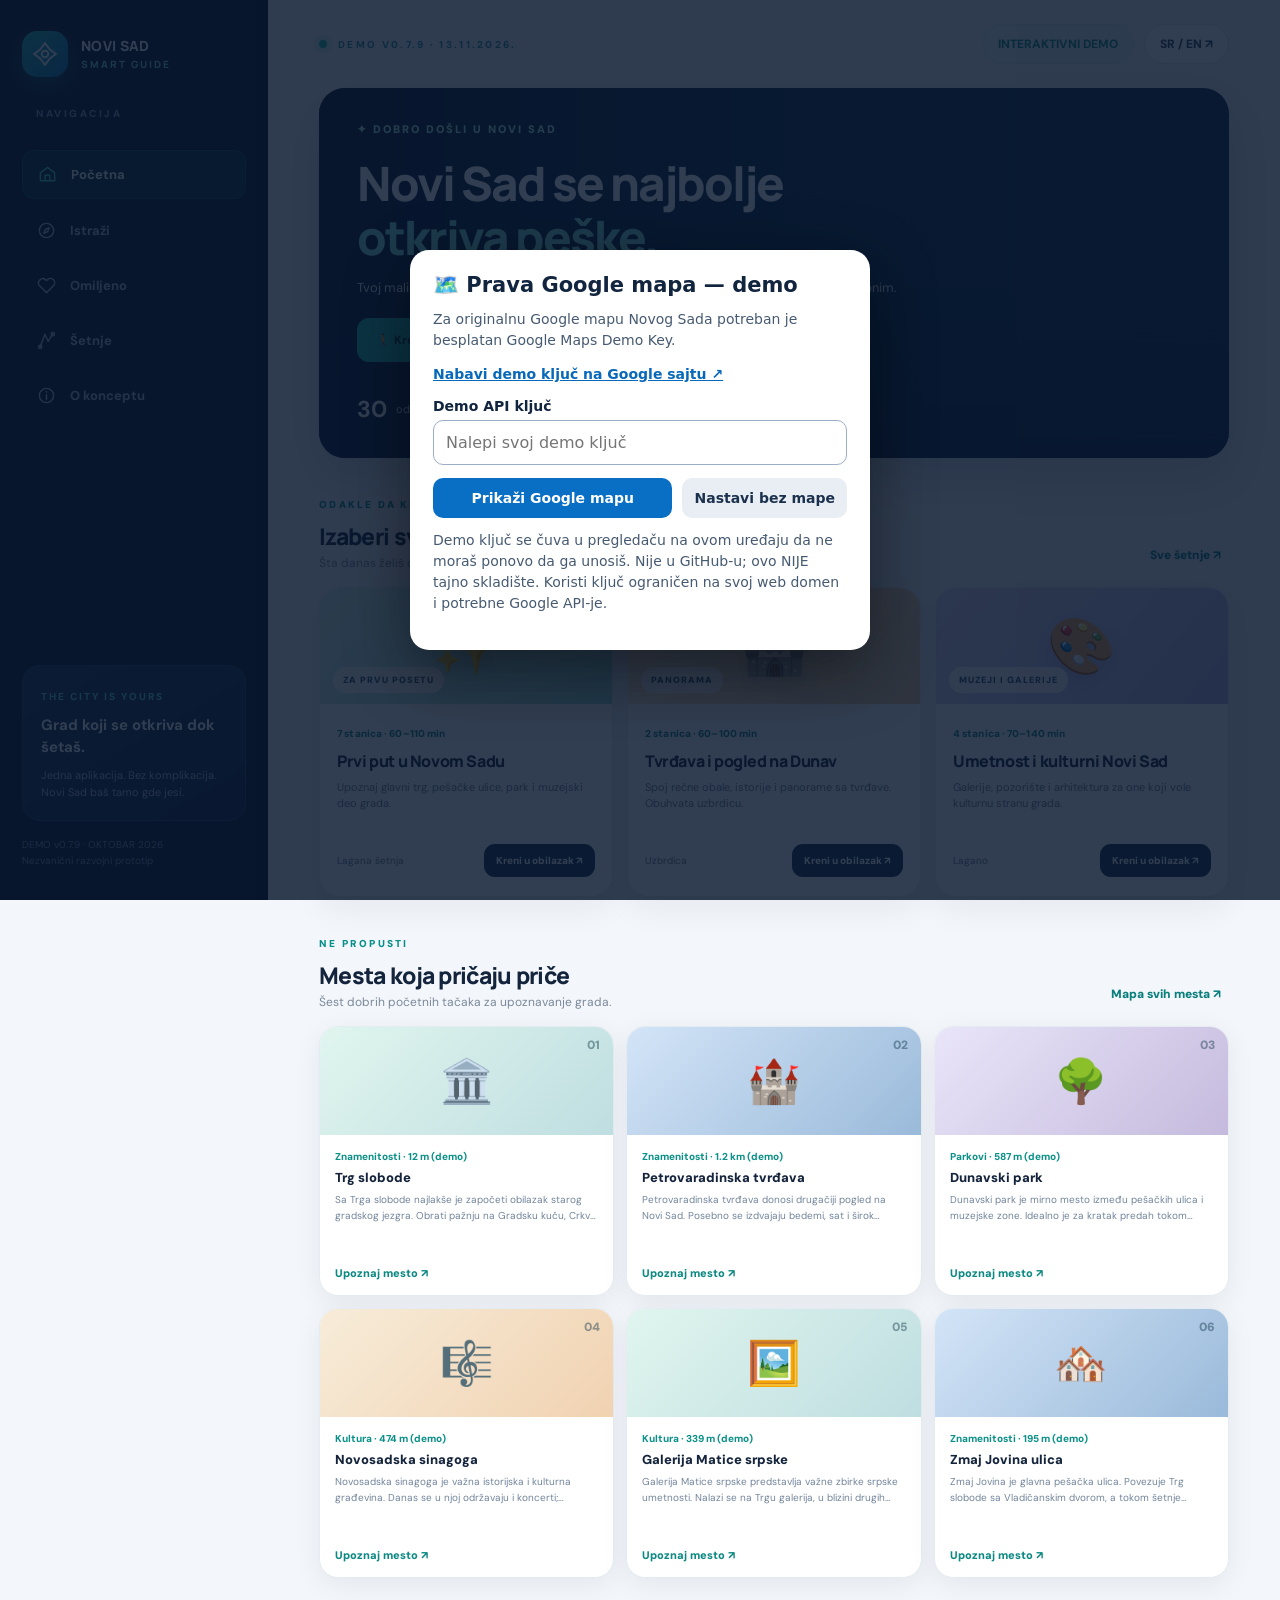
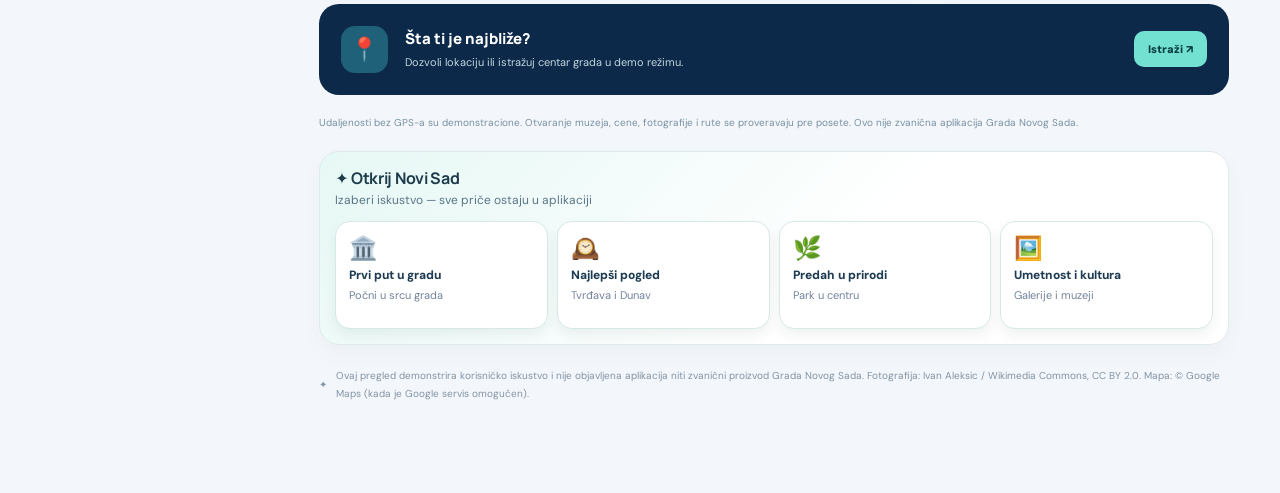
==== preview/evaluation/index.html @ 6e75a4c8 "Add isolated v0.7.9 evaluation invitation without embedding credentials Accept explicitly provided d" ====
<!doctype html>
<html lang="sr">
<head>
  <meta charset="utf-8" />
  <meta name="viewport" content="width=device-width, initial-scale=1, viewport-fit=cover" />
  <meta name="theme-color" content="#0a1532" />
  <link rel="manifest" href="./manifest.webmanifest" />
  <link rel="apple-touch-icon" href="./icons/icon-180.png" />
  <meta name="description" content="Novi Sad Smart Guide — interaktivni koncept turističke aplikacije, oktobar 2026." />
  <title>Novi Sad Smart Guide — interaktivni prototip</title>
  <link rel="preconnect" href="https://fonts.googleapis.com" />
  <link rel="preconnect" href="https://fonts.gstatic.com" crossorigin />
  <link href="https://fonts.googleapis.com/css2?family=DM+Sans:wght@400;500;600;700;800&family=Manrope:wght@400;500;600;700;800&display=swap" rel="stylesheet" />

  <style>
    :root{--navy:#09152e;--navy2:#122849;--ink:#14243c;--muted:#627188;--line:#e8edf2;--teal:#20bfb0;--orange:#fb9869;--bg:#f3f6fa;--white:#fff;--r:19px;--shadow:0 14px 45px rgba(22,43,72,.075)}
    *{box-sizing:border-box}html,body{margin:0;min-height:100%;font-family:'DM Sans',sans-serif;color:var(--ink);background:var(--bg)}button,input{font:inherit}button{cursor:pointer}button:focus-visible,input:focus-visible{outline:3px solid #20bfb0;outline-offset:3px}a{color:inherit}h1,h2,h3,p{margin:0}.hidden{display:none!important}
    .app-shell{display:grid;grid-template-columns:268px minmax(0,1fr);min-height:100vh}
    .sidebar{background:var(--navy);color:#fff;padding:31px 22px;display:flex;flex-direction:column;gap:30px;position:sticky;top:0;height:100vh;overflow:auto}
    .brand{display:flex;align-items:center;gap:13px;text-decoration:none}.logo{width:46px;height:46px;border-radius:15px;background:linear-gradient(140deg,#25bfb3,#1179bd);display:grid;place-items:center;box-shadow:0 7px 22px #22bfb055}.logo svg{width:26px;height:26px}.brand-title{font-family:Manrope,sans-serif;font-weight:800;letter-spacing:.3px;font-size:14px;line-height:1.3}.brand-title small{font-size:10px;letter-spacing:2px;color:#73dacc;display:block;margin-top:3px}.side-label{color:#7f99bb;font-size:10px;letter-spacing:2.5px;font-weight:800;padding:0 14px}.nav{display:flex;flex-direction:column;gap:8px}.nav button{width:100%;border:0;text-align:left;background:none;color:#aec0d8;display:flex;align-items:center;gap:14px;padding:14px 15px;border-radius:12px;font-weight:700;font-size:13px}.nav button svg{width:19px;height:19px;stroke-width:1.8}.nav button:hover,.nav button.active{background:rgba(32,191,176,.15);color:#fff}.nav button.active{border:1px solid rgba(32,191,176,.2)}.nav button.active svg{color:#49ddcf}.sidebar-bottom{margin-top:auto;background:linear-gradient(150deg,#183657,#102340);border:1px solid #25466c;border-radius:18px;padding:18px}.sidebar-bottom span{color:#5de1d3;font-size:10px;letter-spacing:2px;font-weight:800}.sidebar-bottom h3{font-size:15px;line-height:1.5;margin:9px 0 8px}.sidebar-bottom p{font-size:11px;color:#b1c1d6;line-height:1.6}.side-foot{color:#7e92b0;font-size:10px;line-height:1.6;margin-top:-14px}
    .main{min-width:0;padding:24px clamp(20px,4vw,58px) 90px;max-width:1500px;width:100%;margin:auto}.top{display:flex;justify-content:space-between;align-items:center;gap:15px;margin-bottom:24px}.eyebrow{font-size:10px;font-weight:800;letter-spacing:2.3px;color:#2b8f98;text-transform:uppercase}.top-left{display:flex;align-items:center;gap:11px}.dot{width:8px;height:8px;border-radius:50%;background:#20bfae;box-shadow:0 0 0 5px #20bfb01c}.top-right{display:flex;align-items:center;gap:10px}.pill{border:1px solid #e2e8ee;background:#fff;padding:11px 15px;border-radius:100px;font-size:12px;font-weight:800;color:#32465e}.pill.soft{background:#e6f6f3;border-color:#ccf1eb;color:#138f83}.pill.click:hover{background:#edf6f6}.desktop-page-title{font-family:Manrope,sans-serif;font-size:29px;line-height:1.25;letter-spacing:-1.2px;margin-bottom:7px}.subtitle{color:var(--muted);font-size:13px;line-height:1.6}.page-head{margin:0 0 24px}
    .hero{min-height:295px;border-radius:24px;background:linear-gradient(90deg,#07152feF 2%,#0b213aca 50%,#0c244477),url('https://upload.wikimedia.org/wikipedia/commons/7/7a/Panorama_of_Novi_Sad.jpg') center 53%/cover,linear-gradient(135deg,#132d50,#247c89);position:relative;overflow:hidden;color:#fff;padding:40px 42px;box-shadow:var(--shadow);display:flex;flex-direction:column;justify-content:space-between}.hero:before{content:"";position:absolute;width:240px;height:240px;border:1px solid #ffffff25;right:-70px;top:-105px;border-radius:50%;box-shadow:0 0 0 48px #ffffff08,0 0 0 105px #ffffff08}.hero>*{position:relative}.hero-tag{display:inline-flex;align-items:center;gap:8px;border:1px solid #ffffff35;background:#ffffff14;padding:9px 12px;border-radius:100px;font-size:11px;letter-spacing:.5px;align-self:flex-start;font-weight:700}.hero h1{max-width:530px;font-family:Manrope,sans-serif;font-weight:800;letter-spacing:-1.6px;line-height:1.18;font-size:clamp(29px,3vw,46px);margin:20px 0 9px}.hero h1 em{color:#67e2d2;font-style:normal}.hero p{font-size:13px;color:#e1eaf1;line-height:1.7;max-width:520px}.hero-bottom{display:flex;gap:10px;margin-top:20px;flex-wrap:wrap}.btn{border:0;border-radius:12px;padding:13px 19px;display:inline-flex;align-items:center;justify-content:center;gap:9px;font-weight:800;font-size:12px;transition:transform .15s,background .15s}.btn:hover{transform:translateY(-1px)}.btn-primary{background:var(--teal);color:#053540}.btn-primary:hover{background:#41d2c3}.btn-ghost{background:#ffffff20;color:white;border:1px solid #ffffff40}.btn-white{background:#fff;color:#213e5b;border:1px solid var(--line)}.btn svg{width:16px;height:16px}.section-title{display:flex;align-items:center;justify-content:space-between;gap:12px;margin:30px 0 17px}.section-title h2{font-size:18px;font-family:Manrope,sans-serif;letter-spacing:-.5px}.section-title .link{border:0;background:none;color:#178d83;font-size:12px;font-weight:800}.grid-feature{display:grid;grid-template-columns:repeat(3,minmax(0,1fr));gap:14px}.feature{background:#fff;border:1px solid #eaf0f5;border-radius:17px;padding:20px;box-shadow:var(--shadow);text-align:left;min-height:174px;display:flex;flex-direction:column;align-items:flex-start;gap:13px}.feature:hover{border-color:#bde8e4;transform:translateY(-2px)}.feature-ico{width:42px;height:42px;border-radius:13px;display:grid;place-items:center;font-size:20px;background:#eaf9f5}.feature:nth-child(2) .feature-ico{background:#fff1e6}.feature:nth-child(3) .feature-ico{background:#edf2fd}.feature:nth-child(4) .feature-ico{background:#f1f0fb}.feature:nth-child(5) .feature-ico{background:#e9f4fd}.feature:nth-child(6) .feature-ico{background:#fceff3}.feature strong{font-size:13px}.feature small{color:#79899b;font-size:11px;line-height:1.5;display:block;margin-top:5px}.section-split{display:grid;grid-template-columns:minmax(0,1.58fr) minmax(260px,1fr);gap:18px}.info-banner{background:#fff;border:1px solid var(--line);border-radius:18px;padding:20px;box-shadow:var(--shadow);display:flex;gap:15px;align-items:flex-start}.info-banner .bubble{flex:0 0 42px;height:42px;border-radius:13px;background:#e8f8f4;display:grid;place-items:center;color:#188d84;font-size:20px}.info-banner strong{font-size:14px}.info-banner p{color:#6f8093;line-height:1.6;margin-top:6px;font-size:12px}.notice-orange{background:#fff4ee;border:1px solid #ffe3d0;padding:16px 18px;border-radius:16px;color:#8e4d30;font-size:12px;line-height:1.6}.prototype-note{margin-top:22px;color:#8b99a8;font-size:10px;line-height:1.7}
    .filter-bar{display:flex;gap:8px;align-items:center;flex-wrap:wrap;margin:20px 0 17px}.chip{border-radius:100px;padding:10px 14px;border:1px solid #e1e9ee;background:#fff;font-size:12px;color:#697a8e;font-weight:800}.chip.active{background:#102847;border-color:#102847;color:#fff}.map-layout{display:grid;grid-template-columns:minmax(0,1.6fr) minmax(280px,1fr);gap:16px;align-items:start}.map-wrap{position:relative;border:1px solid #dfe8ec;background:#e6f0ee;border-radius:20px;height:535px;overflow:hidden;box-shadow:var(--shadow)}#map{height:100%;width:100%;background:linear-gradient(120deg,#d7e9dc,#f0ece0)}.map-cover{position:absolute;inset:0;background:#e3eee6;overflow:hidden;display:none;align-items:center;justify-content:center}.map-cover .roads{position:absolute;inset:-20%;transform:rotate(-12deg);background:repeating-linear-gradient(0deg,transparent 0 50px,#fff 51px 63px,transparent 64px 115px),repeating-linear-gradient(90deg,transparent 0 65px,#f9fcfb 66px 79px,transparent 80px 153px)}.map-cover .river{position:absolute;inset:30% -40% 27% 6%;transform:rotate(-24deg);background:#a9d7df;border-radius:48%;box-shadow:0 0 0 15px #cae6e5}.map-cover p{position:absolute;bottom:20px;background:#ffffffe0;padding:12px;border-radius:9px;color:#476170;font-size:12px;text-align:center;max-width:260px}.map-badge{position:absolute;top:17px;left:17px;z-index:500;background:#fff;padding:11px 15px;border-radius:12px;box-shadow:0 6px 22px #0001;display:flex;align-items:center;gap:9px;font-size:11px;font-weight:800}.map-badge .pulse{width:9px;height:9px;border-radius:50%;background:#1fc2b2;box-shadow:0 0 0 5px #17b7a92a}.map-actions{position:absolute;bottom:20px;left:18px;right:18px;display:flex;gap:10px;z-index:500}.map-actions button{box-shadow:0 10px 25px #0002}.map-actions .btn{white-space:nowrap}.map-actions .btn-white{background:#fff}.map-actions .btn-primary{background:#122d50;color:#fff}.radius-select{margin-left:auto;border:1px solid var(--line);padding:10px 13px;background:#fff;border-radius:13px;color:#355063;font-weight:800;font-size:12px}.results-panel{background:#fff;border-radius:20px;padding:20px;border:1px solid var(--line);box-shadow:var(--shadow);height:535px;overflow:auto}.panel-title{display:flex;justify-content:space-between;align-items:center;margin-bottom:16px}.panel-title strong{font-size:14px}.counter{color:#0a9386;background:#e1f7f2;border-radius:100px;padding:6px 9px;font-size:11px;font-weight:800}.search{width:100%;border:1px solid #e1e9ef;background:#f7f9fb;border-radius:11px;padding:12px 13px;font-size:12px;margin-bottom:13px;outline:none}.place{display:flex;gap:12px;padding:14px 2px;border-bottom:1px solid #eef2f5;cursor:pointer;align-items:center}.place:hover .place-name{color:#0f9f95}.place:last-child{border-bottom:0}.place-icon{flex:0 0 47px;height:49px;display:grid;place-items:center;border-radius:13px;font-size:22px;background:linear-gradient(145deg,#e9f4f1,#def1ed)}.place-icon.park{background:#e9f5e7}.place-icon.culture{background:#f6edfa}.place-name{font-size:12px;font-weight:800;margin-bottom:5px}.place-sub{font-size:10px;color:#91a0ae;line-height:1.5}.place-fav{margin-left:auto;border:0;background:transparent;font-size:18px;color:#f39b6e;padding:6px}.map-pin{background:#fff;border:3px solid #1db9ac;width:36px;height:36px;border-radius:13px;display:grid;place-items:center;font-size:19px;box-shadow:0 6px 15px #122b4440}.leaflet-div-icon{background:transparent;border:0}.leaflet-popup-content-wrapper{border-radius:14px}.leaflet-popup-content{font-family:'DM Sans',sans-serif}
    .tour-hero{background:linear-gradient(135deg,#092541,#1f5d65);color:#fff;padding:24px;border-radius:20px;margin-bottom:18px}.tour-hero h2{font-family:Manrope,sans-serif;font-size:23px;margin:8px 0}.tour-hero p{font-size:12px;line-height:1.7;color:#c7dfdf}.route-steps{background:#fff;border:1px solid var(--line);border-radius:18px;padding:23px}.step{display:flex;gap:15px;padding-bottom:22px;position:relative}.step:not(:last-child):before{content:"";position:absolute;top:30px;bottom:0;width:2px;background:#d9eeeb;left:15px}.step:last-child{padding:0}.num{width:31px;height:31px;display:grid;place-items:center;border-radius:50%;color:#007c76;background:#d9f8f0;font-size:11px;font-weight:800;z-index:1;flex:0 0 31px}.step h3{font-size:13px;margin:4px 0 4px}.step p{font-size:11px;color:#7f91a0}.step button{margin-left:auto;align-self:flex-start;border:0;border-radius:9px;background:#e9f8f3;color:#168b81;font-size:11px;font-weight:800;padding:9px 11px}.empty{padding:44px 17px;text-align:center;color:#7f90a0;font-size:13px;line-height:1.7}.empty .illustration{font-size:40px;display:block;margin-bottom:12px}
    .modal-shade{position:fixed;inset:0;background:#071528ab;z-index:1500;display:flex;align-items:center;justify-content:center;padding:18px;backdrop-filter:blur(4px)}.modal{width:min(100%,500px);background:#fff;border-radius:23px;overflow:hidden;box-shadow:0 30px 100px #07152855;max-height:min(90vh,760px);overflow-y:auto}.modal-visual{height:176px;position:relative;background:linear-gradient(145deg,#102f50,#167d87);display:flex;align-items:center;justify-content:center;color:#fff}.modal-visual .large-emoji{font-size:86px;filter:drop-shadow(0 15px 20px #0003)}.modal-topper{position:absolute;top:17px;left:22px;border:1px solid #ffffff77;background:#ffffff29;border-radius:30px;padding:7px 10px;font-size:10px;font-weight:800}.modal-close{position:absolute;right:16px;top:16px;background:#ffffffde;color:#142940;border:0;border-radius:100px;width:33px;height:33px;font-weight:900;font-size:17px}.modal-body{padding:26px}.modal-body h2{font-size:23px;font-family:Manrope,sans-serif;letter-spacing:-.7px;margin:5px 0 10px}.modal-body p{font-size:13px;line-height:1.8;color:#65798b}.detail-tag{color:#189b90;font-size:10px;letter-spacing:1.5px;font-weight:800}.detail-facts{display:flex;gap:9px;flex-wrap:wrap;margin:19px 0}.detail-facts span{border:1px solid #e4ecf0;padding:9px 11px;border-radius:9px;font-size:10px;color:#577085;font-weight:700}.modal-actions{display:flex;gap:9px;flex-wrap:wrap}.modal-actions .btn{flex:1;min-width:110px}.toast{position:fixed;right:24px;bottom:24px;z-index:3000;background:#112e42;color:#fff;padding:15px 19px;border-radius:15px;max-width:390px;box-shadow:0 20px 40px #0003;font-size:12px;line-height:1.6;display:none}.toast.show{display:block}.footnote{display:flex;align-items:center;gap:9px;margin-top:22px;color:#8293a5;font-size:10px;line-height:1.8}.mobile-nav{display:none}
    @media(max-width:1100px){.app-shell{grid-template-columns:220px minmax(0,1fr)}.sidebar{padding:24px 15px}.main{padding:23px 24px 70px}.hero{min-height:265px}.grid-feature{grid-template-columns:repeat(2,minmax(0,1fr))}.map-layout{grid-template-columns:1fr}.results-panel{height:auto;max-height:410px}.map-wrap{height:420px}.section-split{grid-template-columns:1fr}}
    @media(max-width:740px){.app-shell{display:block}.sidebar{display:none}.main{padding:16px 15px 104px}.top{margin-bottom:18px}.top-right .pill.soft{display:none}.pill{padding:10px 12px}.hero{min-height:290px;border-radius:21px;padding:26px 23px}.hero h1{font-size:34px;margin:16px 0 7px}.hero p{font-size:12px}.hero-bottom .btn{padding:12px}.grid-feature{grid-template-columns:repeat(2,minmax(0,1fr));gap:10px}.feature{min-height:150px;padding:16px;gap:10px}.feature small{font-size:10px}.section-title{margin:25px 0 14px}.map-wrap{height:425px}.map-actions{flex-wrap:wrap;bottom:13px;left:10px;right:10px}.map-actions .btn{padding:11px;font-size:11px}.radius-select{font-size:11px;padding:9px}.map-badge{top:13px;left:11px}.desktop-page-title{font-size:24px}.mobile-nav{display:grid;grid-template-columns:repeat(5,1fr);position:fixed;bottom:0;left:0;right:0;z-index:1000;background:#fff;border-top:1px solid #e7edf2;padding:9px 8px calc(9px + env(safe-area-inset-bottom));box-shadow:0 -9px 30px #20355012}.mobile-nav button{display:flex;flex-direction:column;align-items:center;gap:4px;background:none;border:0;color:#8494a6;font-size:9px;font-weight:800}.mobile-nav button svg{width:21px;height:21px}.mobile-nav button.active{color:#178e88}.modal-shade{padding:10px}.modal-visual{height:155px}.modal-body{padding:21px}.toast{left:14px;bottom:90px;right:14px}.chip{font-size:11px;padding:9px 12px}}
    .map-badge{max-width:calc(100% - 85px);line-height:1.35}.map-badge span:last-child{overflow-wrap:anywhere}.map-actions{align-items:center}.map-actions button{max-width:46%;white-space:normal;text-align:center}.map-cover{z-index:2}.map-actions,.map-badge{z-index:500}
    @media(max-width:740px){.map-actions button{font-size:10px;max-width:45%;padding:10px 9px}.radius-select{margin-left:0;max-width:30%;padding:10px 6px}.map-badge{font-size:10px;max-width:75%}}
    @media(prefers-reduced-motion:reduce){*,*:before,*:after{scroll-behavior:auto!important;transition:none!important}}

    /* Modern vector map experience; attribution remains visible. */
    #map{position:absolute;inset:0;width:100%;height:100%;background:#e9f0f2}
    .maplibregl-map{font-family:'DM Sans',sans-serif}
    .maplibregl-ctrl-top-right{top:76px;right:12px}
    .maplibregl-ctrl-group{border:1px solid #e4ebed!important;border-radius:13px!important;overflow:hidden;box-shadow:0 8px 26px #10284718!important}
    .maplibregl-ctrl-attrib{background:#ffffffdd!important;font-size:10px!important;border-radius:8px 0 0 0}
    .map-style-control{position:absolute;z-index:501;top:76px;left:16px;display:flex;gap:3px;padding:5px;background:#fff;border:1px solid #e5ebef;border-radius:13px;box-shadow:0 8px 25px #10284718}
    .map-style-control button{font-size:11px;padding:9px 11px;border:0;border-radius:9px;background:transparent;color:#536c82;font-weight:800}
    .map-style-control button.active{background:#142c4d;color:#fff}
    .map-style-control button:focus-visible{outline:2px solid #20bfb0}
    .map-pin{width:39px;height:39px;border:2px solid white;border-radius:14px;background:#fff;box-shadow:0 4px 15px #132c4160;display:grid;place-items:center;font-size:19px;cursor:pointer;transition:transform .15s ease}
    .map-pin:hover{transform:translateY(-3px) scale(1.06)}
    .map-pin.park{background:#e5f6e5}.map-pin.culture{background:#f5ecfc}
    .user-position-marker{width:20px;height:20px;border-radius:50%;background:#028dc5;border:4px solid #fff;box-shadow:0 0 0 5px #018dca45,0 3px 11px #19344f55}
    .map-cover{z-index:2;background:#e5eef0}
    .map-cover .roads,.map-cover .river{display:none}
    .map-error-content{text-align:center;padding:25px 20px;max-width:320px;position:relative;z-index:2}
    .map-error-content strong{font:800 18px Manrope,sans-serif;display:block;margin-bottom:8px}
    .map-error-content p{position:static;background:none;padding:0;color:#466174;font-size:13px;margin-bottom:14px;max-width:initial}
    .map-error-content button{border:0;border-radius:12px;background:#102847;color:#fff;font-weight:800;padding:11px 15px}
    .gps-inline-status{position:absolute;bottom:82px;left:18px;right:18px;z-index:500;max-width:440px;border-radius:12px;background:#ffffffed;color:#3c6074;border:1px solid #dae7e9;padding:9px 12px;font-size:11px;font-weight:700;box-shadow:0 7px 24px #10284712}
    .gps-inline-status.error{color:#a34d37;background:#fff8f4;border-color:#f5d4c5}
    @media(max-width:740px){.map-style-control{top:72px;left:12px}.map-style-control button{padding:8px;font-size:10px}.maplibregl-ctrl-top-right{top:70px;right:9px}.gps-inline-status{bottom:83px;left:12px;right:12px;font-size:10px}.map-badge{top:13px;left:12px}}

    /* v0.3.6: visible fallback with reason, so map errors aren't blank mystery screens. */
    #mapFallback{padding:0;justify-content:stretch;align-items:stretch;background:#e5eff2}
    #mapFallback iframe{border:0;width:100%;height:100%;position:absolute;inset:0;opacity:.98}
    #mapFallback .map-error-content{position:absolute;left:12px;right:12px;top:76px;margin:auto;background:rgba(255,255,255,.96);padding:13px 16px;border:1px solid #dce8ef;box-shadow:0 8px 34px rgba(9,26,49,.17);border-radius:13px;max-width:360px}
    #mapFallback .map-error-content strong{font-size:14px;margin-bottom:5px}
    #mapFallback .map-error-content p{font-size:11px;margin-bottom:10px;line-height:1.5}
    #mapFallback .map-error-buttons{display:flex;align-items:center;justify-content:center;gap:7px;flex-wrap:wrap}
    #mapFallback .map-error-buttons button{padding:8px 10px;font-size:11px}
    #mapFallback .map-error-buttons a{font-size:11px;font-weight:800;background:#ecf5f7;padding:8px 10px;border-radius:11px;text-decoration:none;color:#123c52}
    @media(max-width:740px){#mapFallback .map-error-content{top:115px;left:8px;right:8px}}
  
/* Lightweight interactive map v0.3.6 */
.tour-raster{position:relative;overflow:hidden;user-select:none;-webkit-user-select:none;touch-action:none;overscroll-behavior:contain;cursor:grab;background:#e2eced}
.tour-raster:active{cursor:grabbing}
.raster-tiles{position:absolute;inset:0;pointer-events:none;overflow:visible;transform-origin:50% 50%;will-change:transform}
.raster-tile{position:absolute;object-fit:fill;max-width:none;user-select:none}
.raster-tiles.raster-soft{filter:saturate(.50) contrast(.96) brightness(1.05)}
.raster-overlay{position:absolute;inset:0;pointer-events:none;transform-origin:50% 50%;will-change:transform}
.raster-circle{position:absolute;transform:translate(-50%,-50%);border-radius:50%;pointer-events:none}
.raster-search-radius{border:2px dashed rgba(4,142,138,.55);background:rgba(19,191,175,.07)}
.raster-accuracy{border:1px solid rgba(35,137,207,.5);background:rgba(21,135,229,.13)}
.raster-you{position:absolute;transform:translate(-50%,-50%);width:18px;height:18px;border:3px solid #fff;border-radius:50%;background:#1688f2;box-shadow:0 0 0 7px #1d96e82b,0 2px 9px #1238}
.raster-pin{position:absolute;transform:translate(-50%,-100%);width:40px;height:40px;display:grid;place-items:center;font-size:20px;border:3px solid #fff;border-radius:13px;background:#effffb;box-shadow:0 5px 15px #052d4460;pointer-events:auto;cursor:pointer}
.raster-pin:hover{transform:translate(-50%,-105%) scale(1.08);background:#d0f7ee}
.raster-pin:focus-visible{outline:3px solid #008a82}
.raster-zoom{position:absolute;top:12px;right:12px;display:flex;flex-direction:column;z-index:6;border:1px solid #dce6eb;border-radius:12px;overflow:hidden;box-shadow:0 3px 12px #132b2833}
.raster-zoom button{width:37px;height:38px;border:0;background:#fff;color:#17334f;font-size:24px;line-height:1}
.raster-zoom button+button{border-top:1px solid #e4e8ec}
.raster-attribution{position:absolute;bottom:2px;right:7px;z-index:6;background:#ffffffe9;border-radius:5px;font-size:10px;color:#2d4556;padding:3px 5px}
.raster-attribution a{color:inherit}
@media(max-width:740px){.raster-zoom{top:8px;right:8px}.raster-pin{width:36px;height:36px;font-size:18px}}


/* v0.3.6 — refined cartography and internal route panel */
.raster-tiles.raster-modern{filter:saturate(.69) contrast(.91) brightness(1.08) hue-rotate(-4deg)}
.raster-tiles.raster-soft{filter:saturate(.26) contrast(.86) brightness(1.1)}
.map-wrap{border-radius:26px;box-shadow:0 20px 45px rgba(19,45,64,.12)}
.raster-pin{border:2px solid rgba(255,255,255,.97);background:linear-gradient(150deg,#ffffff,#e5fbf6);border-radius:16px;box-shadow:0 5px 16px rgba(10,60,80,.25),0 1px 2px rgba(0,0,0,.07);transition:transform .15s ease,box-shadow .15s ease}
.raster-pin:hover{box-shadow:0 12px 24px #0e4a6c50}
.raster-route{position:absolute;inset:0;width:100%;height:100%;pointer-events:none;overflow:visible;filter:drop-shadow(0 2px 5px #2189e855)}
.route-end-marker{position:absolute;z-index:4;transform:translate(-50%,-100%);background:#163958;border:3px solid white;border-radius:15px 15px 15px 4px;color:#fff;width:40px;height:40px;display:grid;place-items:center;font-size:24px;box-shadow:0 5px 15px #16395860}
#routePanel{position:absolute;left:14px;right:14px;top:117px;z-index:510;background:#ffffffed;backdrop-filter:blur(16px);-webkit-backdrop-filter:blur(16px);border:1px solid #d9e8ee;border-radius:19px;padding:16px;box-shadow:0 12px 35px #17354e33;max-width:450px}
.route-panel-head{display:flex;gap:12px;align-items:flex-start;justify-content:space-between}.route-panel-head strong{font:800 14px Manrope,sans-serif}.route-panel-head p{font-size:11px;color:#627c91;margin-top:4px;line-height:1.45}
.route-close{border:0;border-radius:10px;background:#e8f0f4;color:#21435a;font-size:18px;width:32px;height:32px;flex:none}
.route-stats{display:flex;gap:8px;margin-top:13px;flex-wrap:wrap}.route-stats span{background:#e7f6fc;color:#1e6589;font-weight:800;font-size:12px;padding:9px 11px;border-radius:10px}
.route-steps-preview{max-height:155px;overflow:auto;margin-top:12px;padding-left:17px;color:#49657b;font-size:11px;line-height:1.6}.route-steps-preview li{margin-bottom:5px}
.route-panel-foot{color:#667f90;font-size:10px;margin-top:9px;line-height:1.5}
.route-panel-actions{display:flex;flex-wrap:wrap;gap:7px;margin-top:11px}.route-panel-actions button,.route-panel-actions a{border:0;border-radius:10px;background:#163958;color:#fff;padding:10px 12px;font-size:11px;font-weight:800;text-decoration:none}.route-panel-actions a{background:#ebf3f6;color:#174d6b}
@media(max-width:740px){#routePanel{top:126px;left:8px;right:8px;padding:12px}.route-steps-preview{max-height:94px}.map-actions{bottom:12px;left:8px;right:8px;gap:5px}.map-actions .btn{padding:9px 11px;font-size:10px}}


/* v0.3.6 navigation: hiding instructions never deletes the route */
.route-close{font-weight:900;font-size:18px;line-height:1;transition:background .2s}
.route-close:hover{background:#d5e9f2}
.route-restore{position:absolute;z-index:510;left:16px;bottom:86px;max-width:calc(100% - 32px);border:1px solid #d5e8f0;background:#fff;border-radius:16px;padding:12px 15px;color:#163958;font-size:12px;font-weight:850;box-shadow:0 9px 30px rgba(13,56,84,.26);display:flex;align-items:center;gap:12px}
.route-restore .route-rest-arrow{font-size:17px;color:#0b8b94}
.route-end-btn{background:#edf0f2!important;color:#536474!important}
.map-poi-toggle{position:absolute;top:126px;left:16px;z-index:505;border:1px solid rgba(197,225,228,.9);border-radius:12px;background:rgba(255,255,255,.96);padding:10px 13px;box-shadow:0 8px 24px rgba(9,40,60,.14);color:#214b63;font-weight:800;font-size:11px}
.map-poi-toggle:disabled{opacity:.65;cursor:wait}
.map-poi-status{position:absolute;top:173px;left:16px;max-width:330px;z-index:505;background:#fffef3;border:1px solid #ebe0b6;border-radius:12px;padding:10px;color:#726134;font-size:11px;line-height:1.45;box-shadow:0 6px 16px #1b3e4b18}
.raster-poi{position:absolute;transform:translate(-50%,-50%);pointer-events:auto;background:#fff;border:2px solid rgba(252,254,255,.96);box-shadow:0 4px 11px #15364a35;border-radius:50%;width:31px;height:31px;display:grid;place-items:center;font-size:14px;cursor:pointer;z-index:3}
.raster-poi:hover,.raster-poi:focus-visible{outline:3px solid #21baac;transform:translate(-50%,-50%) scale(1.12)}
.poi-popup{position:absolute;z-index:512;right:12px;bottom:86px;width:min(315px,calc(100% - 24px));padding:15px 17px;border:1px solid #d9e8ef;background:#fff;border-radius:17px;box-shadow:0 15px 45px rgba(13,43,65,.28)}
.poi-popup strong{display:block;font:800 15px Manrope,sans-serif;margin:7px 28px 7px 0;line-height:1.35;color:#122e49}
.poi-popup-label{color:#078f8a;font-size:10px;font-weight:900;letter-spacing:.4px}
.poi-popup p{color:#6c7c8c;font-size:11px;line-height:1.5}
.poi-popup-x{position:absolute;right:12px;top:10px;border:0;background:#edf3f6;border-radius:9px;width:29px;height:29px;font-size:19px;color:#24475f}
.poi-popup-actions{display:flex;gap:8px;margin-top:12px;align-items:center}
.poi-popup-actions button,.poi-popup-actions a{background:#173753;color:#fff;border:0;border-radius:10px;padding:9px 12px;font-size:11px;font-weight:800;text-decoration:none}
.poi-popup-actions a{background:#eff5f5;color:#164058}
@media(min-width:900px){.map-wrap{height:585px}.results-panel{height:585px}}
@media(max-width:740px){.map-poi-toggle{top:120px;left:12px;padding:9px;font-size:10px}.map-poi-status{top:158px;left:12px;right:12px;max-width:none;font-size:10px}.route-restore{bottom:80px;left:9px}.poi-popup{bottom:87px;right:8px}.map-wrap{height:490px}}


    /* v0.4.0 navigation UI. These controls stay fixed when the map underneath rotates. */
    .raster-heading-arrow{position:absolute;top:-7px;left:50%;width:0;height:0;border-left:8px solid transparent;border-right:8px solid transparent;border-bottom:17px solid #0874cf;transform-origin:50% 100%;filter:drop-shadow(0 1px 2px #fff)}
    .heading-controls{position:absolute;top:160px;right:10px;z-index:505;display:flex;flex-direction:column;gap:7px}
    .heading-controls button{border:1px solid #d8e5eb;background:#fff;color:#163354;box-shadow:0 4px 15px #193b5130;border-radius:12px;min-width:50px;padding:9px 10px;font-size:11px;font-weight:800;display:flex;align-items:center;justify-content:center;flex-direction:column;gap:1px}
    .heading-controls button.active{background:#123958;color:#fff}
    .heading-controls .bearing-needle{display:block;font-size:19px;line-height:22px;font-weight:900;color:#dc5b4d;transform-origin:center;transition:transform .14s linear}
    .heading-controls button.active .bearing-needle{color:#59f4de}
    .heading-status{position:absolute;z-index:505;top:88px;right:13px;max-width:170px;text-align:right;background:#ffffffed;padding:6px 9px;border-radius:9px;color:#345773;font-size:10px;box-shadow:0 3px 12px #102b4918}
    .nav-hud{position:absolute;left:11px;right:11px;bottom:92px;z-index:512;display:flex;gap:11px;align-items:center;background:#0e2a48ed;color:#fff;border-radius:16px;border:1px solid #66bcda55;box-shadow:0 10px 28px #0a1b3450;padding:11px 13px;max-width:540px;backdrop-filter:blur(12px)}
    .nav-hud .nav-arrow{flex:0 0 36px;height:36px;display:grid;place-items:center;font-size:25px;color:#5de6e0;transition:transform .15s linear}
    .nav-hud strong{font-size:12px;display:block}.nav-hud small{font-size:10px;color:#d2e2ee;display:block;margin-top:3px;line-height:1.45}
    .nav-hud button{border:1px solid #d9e9f477;color:#fff;background:#ffffff19;border-radius:9px;padding:8px;font-size:11px;font-weight:800;margin-left:auto}
    .nav-live-controls{position:absolute;z-index:512;left:11px;bottom:164px;display:flex;gap:7px}
    .nav-live-controls button{border:0;background:#fff;color:#183c59;border-radius:10px;box-shadow:0 3px 17px #193b5130;padding:9px 11px;font-size:11px;font-weight:800}
    .nav-live-controls button.active{background:#0e5367;color:#fff}
    @media(max-width:740px){.heading-controls{top:172px;right:8px}.heading-controls button{min-width:45px;padding:7px 8px;font-size:10px}.heading-status{top:85px;right:8px}.nav-hud{bottom:95px;padding:9px;left:8px;right:8px}.nav-live-controls{bottom:166px;left:8px}.route-restore{bottom:176px;left:8px}.nav-hud small{font-size:9px}.map-wrap{height:550px}}

/* v0.4.0 place content, accessibility and navigation */
.nav-reroute{background:#fdf2d8!important;color:#1d3850!important;font-weight:800!important}
.nearby-title{font-size:15px;margin:18px 0 8px}
.nearby-grid{display:grid;gap:7px}
.nearby-place{display:flex;align-items:center;gap:9px;width:100%;padding:10px 12px;border:1px solid #dfebee;border-radius:12px;background:#f8fbfc;color:#18324d;text-align:left;cursor:pointer}
.nearby-place span{font-size:20px}.nearby-place strong{font-size:12px;flex:1}.nearby-place small{color:#658198}
.place-source a{color:#126f89;text-decoration:underline;font-weight:700;font-size:12px}
.detail-disclaimer{padding:9px 12px;background:#fff5e5;color:#77551c;border-radius:10px;font-size:11px;line-height:1.5}
.walk-card{border:1px solid #dae7ee;border-radius:18px;background:#fff;overflow:hidden;margin:14px 0 22px}
.walk-card-head{padding:22px;background:#102b4a;color:#fff}.walk-card-head h2{margin:10px 0;font-size:21px}.walk-card-head p{opacity:.8;font-size:12px}
.walk-card .route-steps{padding:10px 18px 17px}
@media(max-width:740px){.nav-hud{gap:6px}.nav-hud .nav-reroute{padding:6px;font-size:10px}.nav-hud strong{font-size:11px}.nav-hud .nav-arrow{flex-basis:23px}.walk-card-head{padding:16px}}
</style>
<link rel="stylesheet" href="./discovery-v050.css?v=079" />
</head>
<body>
<div class="app-shell">
  <aside class="sidebar">
    <a class="brand" href="#home" onclick="showPage('home');return false">
      <div class="logo"><svg viewBox="0 0 24 24" fill="none" stroke="white" stroke-width="1.8"><path d="M12 2 16.3 7.7 22 12l-5.7 4.3L12 22l-4.3-5.7L2 12l5.7-4.3L12 2Z"/><circle cx="12" cy="12" r="3"/></svg></div>
      <div class="brand-title">NOVI SAD<small>SMART GUIDE</small></div>
    </a>
    <div class="side-label" data-i18n="navigation">NAVIGACIJA</div>
    <nav class="nav" id="sideNav"></nav>
    <div class="sidebar-bottom"><span>THE CITY IS YOURS</span><h3 data-i18n="sideHeadline">Grad koji se otkriva dok šetaš.</h3><p data-i18n="sideText">Jedna aplikacija. Bez komplikacija. Novi Sad baš tamo gde jesi.</p></div>
    <p class="side-foot" data-i18n="prototypeFoot">DEMO v0.7.9 · Google Maps · OKTOBAR 2026<br>Nezvanični razvojni prototip</p>
  </aside>
  <main class="main">
    <header class="top"><div class="top-left"><div class="dot"></div><span class="eyebrow" data-i18n="previewLabel">DEMO v0.7.9 · 13.11.2026.</span></div><div class="top-right"><span class="pill soft" data-i18n="demoLabel">INTERAKTIVNI DEMO</span><button id="langBtn" class="pill click" onclick="toggleLang()" aria-label="Promeni jezik">SR / EN ↗</button></div></header>
    <div id="page"></div>
    <div class="footnote"><span>✦</span><span data-i18n="footer">Ovaj pregled demonstrira korisničko iskustvo i nije objavljena aplikacija niti zvanični proizvod Grada Novog Sada. Fotografija: Ivan Aleksic / Wikimedia Commons, CC BY 2.0. Mapa: © Google Maps (kada je Google servis omogućen).</span></div>
  </main>
</div>
<nav class="mobile-nav" id="mobileNav" aria-label="Glavna navigacija"></nav>
<div class="modal-shade hidden" id="modalShade" onclick="if(event.target===this) closeModal()"><div class="modal" id="modal" role="dialog" aria-modal="true" aria-labelledby="modalTitle"></div></div>
<div class="toast" id="toast" role="status" aria-live="polite"></div>
<!-- Google Maps browser SDK is loaded after a visitor enters their own test key. -->
<script>
// Upgrade bridge must stay inline: v0.6.5 workers can return stale external scripts.
if ('serviceWorker' in navigator && ['https:', 'http:'].includes(location.protocol)) {
  const wasControlled = Boolean(navigator.serviceWorker.controller);
  let reloading = false;
  navigator.serviceWorker.addEventListener('controllerchange', () => {
    if (!wasControlled || reloading) return;
    reloading = true;
    location.reload(); // Switch the whole document to the atomically installed release.
  });
  window.addEventListener('load', () => {
    navigator.serviceWorker.register('./sw.js', {updateViaCache:'none'})
      .then(registration => registration.update()).catch(() => {});
  });
}
</script>
<script src="./google-maps-config.js?v=079"></script>
<script src="./google-maps-engine.js?v=079"></script>
<script>
'use strict';
const center={lat:45.25565,lng:19.84563};
const MAP_STYLES={modern:"standard",minimal:"soft"};
const places=[
{id:'trg',sr:'Trg slobode',en:'Liberty Square',cat:'sights',emoji:'🏛️',lat:45.25562,lng:19.84548,descriptionSr:'Glavni gradski trg i odlična polazna tačka za upoznavanje centra Novog Sada.',descriptionEn:'The city’s central square and a perfect starting point for exploring Novi Sad.'},
{id:'crkva',sr:'Crkva Imena Marijinog',en:'Name of Mary Church',cat:'sights',emoji:'⛪',lat:45.255651,lng:19.845630,descriptionSr:'Prepoznatljiva neogotička crkva u samom srcu Novog Sada, na Trgu slobode.',descriptionEn:'A distinctive Gothic Revival church in the heart of Novi Sad, on Liberty Square.'},
{id:'tvrdjava',sr:'Petrovaradinska tvrđava',en:'Petrovaradin Fortress',cat:'sights',emoji:'🏰',lat:45.25236,lng:19.86089,descriptionSr:'Jedna od najpoznatijih znamenitosti grada, sa pogledom na Dunav i Novi Sad.',descriptionEn:'One of the city’s best-known landmarks, overlooking the Danube and Novi Sad.'},
{id:'dunavski',sr:'Dunavski park',en:'Danube Park',cat:'parks',emoji:'🌳',lat:45.2574,lng:19.8527,descriptionSr:'Mirna zelena oaza na nekoliko minuta od pešačke zone u centru.',descriptionEn:'A peaceful green space a short walk from the pedestrian centre.'},
{id:'muzej',sr:'Muzej Vojvodine',en:'Museum of Vojvodina',cat:'culture',emoji:'🏺',lat:45.2577,lng:19.85375,descriptionSr:'Mesto za otkrivanje kulturne i istorijske baštine Vojvodine.',descriptionEn:'Discover the culture and history of the Vojvodina region.'},
{id:'zmaj',sr:'Zmaj Jovina ulica',en:'Zmaj Jovina Street',cat:'sights',emoji:'🏘️',lat:45.25585,lng:19.8481,descriptionSr:'Jedna od najpoznatijih pešačkih ulica, sa istorijskim fasadama i gradskim ritmom.',descriptionEn:'A celebrated pedestrian street with historic facades and a lively atmosphere.'},
{id:'sinagoga',sr:'Novosadska sinagoga',en:'Novi Sad Synagogue',cat:'culture',emoji:'🎼',lat:45.2545,lng:19.8398,descriptionSr:'Upečatljiva kulturno-istorijska građevina poznata i kao koncertni prostor.',descriptionEn:'An impressive historic landmark also known as a concert venue.'},
{id:'galerija',sr:'Galerija Matice srpske',en:'Gallery of Matica Srpska',cat:'culture',emoji:'🖼️',lat:45.252601,lng:19.845808,descriptionSr:'Umetnička galerija na Trgu galerija 1, sa važnim zbirkama srpske umetnosti.',descriptionEn:'Art museum at Trg galerija 1, presenting important collections of Serbian art.',source:'https://www.digitalizacija.ns.rs/sr/institucije/galerija-matice-srpske'},
{id:'snp',sr:'Srpsko narodno pozorište',en:'Serbian National Theatre',cat:'culture',emoji:'🎭',lat:45.2550863,lng:19.8427834,descriptionSr:'Jedna od najvažnijih kulturnih institucija u Novom Sadu, na Pozorišnom trgu 1.',descriptionEn:'A landmark performing arts institution at Pozorišni trg 1.',source:'https://www.snp.org.rs/'},
{id:'dunavska',sr:'Dunavska ulica',en:'Dunavska Street',cat:'sights',emoji:'🏘️',lat:45.256231,lng:19.851065,descriptionSr:'Stara gradska pešačka ulica koja povezuje Zmaj Jovinu ulicu i Dunavski park.',descriptionEn:'Historic pedestrian street connecting Zmaj Jovina Street to Danube Park.',source:'https://novisad.travel/arhitektura-single/dunavska-ulica/'},
{id:'vladicanski',sr:'Vladičanski dvor',en:'Bishop’s Palace',cat:'sights',emoji:'🏰',lat:45.2570,lng:19.8479,descriptionSr:'Istorijska rezidencija episkopa Bačke eparhije na kraju Zmaj Jovine ulice.',descriptionEn:'Historic bishop’s residence at the end of Zmaj Jovina pedestrian street.',source:'https://novisad.rs/eng/tourism'},
{id:'gradskakuca',sr:'Gradska kuća',en:'Novi Sad City Hall',cat:'sights',emoji:'🏛️',lat:45.254809,lng:19.844404,descriptionSr:'Neorenesansno zdanje na Trgu slobode, izgrađeno krajem 19. veka.',descriptionEn:'Neo-Renaissance city hall on Liberty Square, dating to the late 19th century.',source:'https://www.digitalizacija.ns.rs/en/city-hall'},
{id:'biblioteka',sr:'Biblioteka Matice srpske',en:'Library of Matica Srpska',cat:'culture',emoji:'📚',lat:45.259269,lng:19.845276,descriptionSr:'Značajna nacionalna biblioteka na adresi Matice srpske 1.',descriptionEn:'Major research and national library at Matice srpske 1.',source:'https://www.digitalizacija.ns.rs/en/institucije/library-matica-srpska'},
{id:'beljanski',sr:'Spomen-zbirka Pavla Beljanskog',en:'Pavle Beljanski Memorial Collection',cat:'culture',emoji:'🖼️',lat:45.252778,lng:19.846111,descriptionSr:'Zbirka srpske i jugoslovenske umetnosti, Trg galerija 2.',descriptionEn:'Art collection featuring Serbian and Yugoslav painters at Trg galerija 2.',source:'https://novisad.travel/ns-price/novosadske-price-spomen-zbirka-pavla-beljanskog/'},
{id:'zmaj-spomenik',sr:'Spomenik Jovanu Jovanoviću Zmaju',en:'Jovan Jovanović Zmaj Monument',cat:'sights',emoji:'🗿',lat:45.25687,lng:19.84774,descriptionSr:'Bronzana statua pesnika Jovana Jovanovića Zmaja ispred Vladičanskog dvora.',descriptionEn:'Bronze monument to the poet Jovan Jovanović Zmaj in front of the Bishop’s Palace.',source:'https://novisad.rs/lat/figura-lekara-i-pesnika-jovana-jovanovica-zmaja'},
{id:'racija',sr:'Spomenik žrtvama racije',en:'Monument to the Victims of the Raid',cat:'culture',emoji:'🕯️',lat:45.252634,lng:19.855775,descriptionSr:'Memorijal na Keju žrtava racije posvećen stradalim sugrađanima u januaru 1942.',descriptionEn:'Memorial along the riverside to Novi Sad residents killed in January 1942.',source:'https://vojvodina.travel/atrakcije/spomenik-zrtvama-racije-novi-sad/'},
{id:'strand',sr:'Štrand',en:'Štrand Beach',cat:'parks',emoji:'🌊',lat:45.2367,lng:19.8487,descriptionSr:'Poznata gradska plaža na Dunavu i omiljeno mesto za predah.',descriptionEn:'Novi Sad’s popular city beach on the Danube.'}
];
for(const p of [{"id":"sat","sr":"Petrovaradinski sat","en":"Petrovaradin Clock Tower","cat":"sights","emoji":"🕰️","lat":45.2527,"lng":19.8614,"descriptionSr":"Poznati sat tvrđave: velika kazaljka pokazuje sate, a mala minute.","descriptionEn":"The fortress clock: large hand shows hours, small hand minutes.","source":"https://novisad.travel/atrakcije-na-tvrdavi/","approximate":true},{"id":"muzejgrada","sr":"Muzej grada Novog Sada","en":"Novi Sad City Museum","cat":"culture","emoji":"🏺","lat":45.2525,"lng":19.8617,"descriptionSr":"Muzejske postavke na tvrđavi posvećene istoriji grada.","descriptionEn":"Museum collections about the city's heritage on the fortress.","source":"https://novisad.travel/atrakcije-na-tvrdavi/","approximate":true},{"id":"podzemlje","sr":"Podzemne vojne galerije","en":"Underground Military Galleries","cat":"culture","emoji":"🔦","lat":45.2518,"lng":19.8627,"descriptionSr":"Podzemni vojni sistem tvrđave; obilazak samo uz zvanično dostupnu posetu.","descriptionEn":"Underground defence system; access only with an official visitor tour.","source":"https://novisad.travel/atrakcije-na-tvrdavi/","approximate":true},{"id":"gradic","sr":"Petrovaradinski Gradić","en":"Petrovaradin Lower Town","cat":"sights","emoji":"🏘️","lat":45.2509,"lng":19.8652,"descriptionSr":"Barokni deo Petrovaradina ispod tvrđave.","descriptionEn":"Baroque historic lower town beneath the fortress.","source":"https://novisad.travel/novi-sad-za-jedan-dan/","approximate":true},{"id":"saborna","sr":"Saborna crkva Svetog Georgija","en":"St George Orthodox Cathedral","cat":"sights","emoji":"⛪","lat":45.2573,"lng":19.8491,"descriptionSr":"Važan deo duhovne i arhitektonske baštine starog centra.","descriptionEn":"Important cathedral of the old city centre.","source":"https://vojvodina.travel/destinacije/novi-sad/","approximate":true},{"id":"almascrkva","sr":"Almaška crkva","en":"Almaš Orthodox Church","cat":"sights","emoji":"⛪","lat":45.2614,"lng":19.8533,"descriptionSr":"Prepoznatljiva crkva u istorijskom Almaškom kraju.","descriptionEn":"An iconic church in the historic Almaš quarter.","source":"https://vojvodina.travel/destinacije/novi-sad/","approximate":true},{"id":"uspenska","sr":"Uspenska crkva","en":"Church of the Dormition","cat":"sights","emoji":"⛪","lat":45.2562,"lng":19.8416,"descriptionSr":"Istorijska crkva na obodu gradskog jezgra.","descriptionEn":"Historic Orthodox church near the old town.","source":"https://vojvodina.travel/destinacije/novi-sad/","approximate":true},{"id":"almas","sr":"Almaški kraj","en":"Almaš Neighbourhood","cat":"sights","emoji":"🏠","lat":45.262,"lng":19.853,"descriptionSr":"Stari kraj Novog Sada sa karakterističnim ulicama i istorijom.","descriptionEn":"A historic Novi Sad neighbourhood with characteristic streets.","source":"https://pocetna.novisad.travel/","approximate":true},{"id":"kej","sr":"Šetalište uz Dunav","en":"Danube Riverside Promenade","cat":"parks","emoji":"🚶","lat":45.2525,"lng":19.8556,"descriptionSr":"Šetnja uz Dunav sa pogledom na tvrđavu i mostove.","descriptionEn":"A scenic Danube walk overlooking bridges and the fortress.","source":"https://pocetna.novisad.travel/","approximate":true},{"id":"ribljapijaca","sr":"Riblja pijaca","en":"Fish Market","cat":"food","emoji":"🥕","lat":45.2582,"lng":19.851,"descriptionSr":"Tradicionalna gradska pijaca; vreme rada proveri na mestu.","descriptionEn":"Traditional market; confirm opening hours before visiting.","source":"https://novisad.travel/gastronomija/","approximate":true},{"id":"mostslobode","sr":"Most slobode","en":"Freedom Bridge","cat":"sights","emoji":"🌉","lat":45.2348,"lng":19.8487,"descriptionSr":"Gradski orijentir na Dunavu; posmatraj sa bezbedne obale.","descriptionEn":"A Danube landmark best viewed from safe public paths.","source":"https://pocetna.novisad.travel/","approximate":true},{"id":"futoskipark","sr":"Futoški park","en":"Futoški Park","cat":"parks","emoji":"🌲","lat":45.2513,"lng":19.8265,"descriptionSr":"Zeleni prostor za predah i laganu šetnju.","descriptionEn":"Leafy park for an easy stroll.","source":"https://novisad.travel/","approximate":true},{"id":"limanskipark","sr":"Limanski park","en":"Liman Park","cat":"parks","emoji":"🌳","lat":45.2416,"lng":19.8393,"descriptionSr":"Prostran gradski park za šetnju i odmor.","descriptionEn":"Spacious urban park for relaxing.","source":"https://novisad.travel/","approximate":true}]){if(!places.some(x=>x.id===p.id))places.push(p);}
const TXT={
 sr:{navigation:'NAVIGACIJA',home:'Početna',explore:'Istraži',saved:'Omiljeno',tours:'Šetnje',about:'O konceptu',previewLabel:'DEMO v0.7.9 · 13.11.2026.',demoLabel:'INTERAKTIVNI DEMO',sideHeadline:'Grad koji se otkriva dok šetaš.',sideText:'Jedna aplikacija. Bez komplikacija. Novi Sad baš tamo gde jesi.',prototypeFoot:'DEMO v0.7.9 · OKTOBAR 2026<br>Nezvanični razvojni prototip',footer:'Ovaj pregled demonstrira korisničko iskustvo i nije objavljena aplikacija niti zvanični proizvod Grada Novog Sada. Fotografija: Ivan Aleksic / Wikimedia Commons, CC BY 2.0. Mapa: © Google Maps (kada je Google servis omogućen).',welcome:'DOBRO DOŠLI U NOVI SAD',hero:'Tvoj grad. <em>Tvoje otkriće.</em>',heroSub:'Otkrij znamenitosti, pronađi put i upoznaj Novi Sad u svom ritmu — sve na jednom mestu.',exploreBtn:'Istraži u blizini',whereBtn:'Gde sam?',quick:'Šta želiš da radiš?',seeAll:'Otvori mapu ↗',featNearby:'Istraži okolinu',featNearbyD:'Zanimljiva mesta u tvojoj blizini.',featRoute:'Odvedi me',featRouteD:'Jednostavno do odabrane lokacije.',featPlaces:'Znamenitosti',featPlacesD:'Priče i mesta koja vredi upoznati.',featFood:'Hrana i piće',featFoodD:'Lokalni ukusi i preporuke.',featEvents:'Događaji',featEventsD:'Aktuelna dešavanja u gradu.',featTours:'Gradske šetnje',featToursD:'Istraži grad korak po korak.',howWorks:'Kako će ovo raditi?',howText:'Turista ulazi u zonu zanimljive lokacije, dobija diskretno obaveštenje i bira da pročita priču ili pokrene navigaciju. Ovo je pregled koncepta; obaveštenja u pozadini razvijaju se u mobilnoj verziji.',demoNotice:'Ovo je razvojni demo: turistički vodič ima ograničen izbor lokacija, a dodatni lokali zavise od Google Places servisa kada je posebno omogućen. Postoji čitanje turističkih priča naglas u pregledaču; obaveštenja u pozadini, offline navigacija i administracija još nisu gotovi.',findTitle:'Šta je u tvojoj blizini?',findSub:'Istraži lokacije na mapi, filtriraj i otvori detalje.',all:'Sve',sights:'Znamenitosti',parks:'Parkovi',culture:'Kultura',food:'Hrana',events:'Događaji',around:'Prikaz: centar Novog Sada',mapGps:'Moja lokacija',notify:'Primer obaveštenja',rad:'Radijus',results:'Lokacije',search:'Pretraži lokacije…',metres:'od centra (demo)',details:'Detalji lokacije',walk:'Pešačka ruta',favourite:'Sačuvaj',removeFav:'Ukloni',demoGps:'Prikaz demo centra; za tvoju lokaciju odobri GPS dozvolu.',gpsDone:'Lokacija je očitana. Prikazujemo mesta oko tebe.',gpsNo:'GPS nije dostupan. Prikazujemo centar Novog Sada kao primer.',notiTitle:'Pametno obaveštenje — demonstracija',notiText:'Nalaziš se blizu Crkve Imena Marijinog. Otvori detalje ili izaberi navigaciju.',routeInfo:'Računamo pešačku rutu unutar aplikacije…',savedTitle:'Tvoja omiljena mesta',savedSub:'Sačuvane lokacije ostaju na ovom uređaju.',savedEmpty:'Još nema sačuvanih lokacija. Otvori mapu i dodirni ♡ da dodaš mesto.',toursTitle:'Predložene šetnje',toursSub:'Primeri tura koje će biti dostupne u aplikaciji.',tourLabel:'ISTRAŽI GRAD',tourName:'Centar Novog Sada',tourText:'Kratka demonstraciona šetnja kroz srce grada. Redosled stanica je primer, a ne izračunata putanja.',tourStop:'Otvori',aboutTitle:'O projektu',aboutSub:'Prvi pogled na ideju Novi Sad Smart Guide.',aboutCopy:'Novi Sad Smart Guide je zamišljen kao lokacijski svestan turistički vodič. Fokus je na jednostavnoj mapi, sadržaju u blizini, pametnim obaveštenjima, navigaciji i povratku do sačuvane baze.',roadmap:'Šta je sledeće?',roadmapDesc:'Android aplikacija sa GPS-om i geofencing testiranjem, backend i admin panel, sadržaj, offline mapa i iOS.',baseSave:'Sačuvaj ovu lokaciju kao My Base',baseSaved:'Baza je sačuvana na ovom uređaju.',baseNo:'Najpre dozvoli GPS ili izaberi demonstracioni centar.',takeBack:'Vrati me na bazu',baseMissing:'Nema sačuvane baze. Prvo je sačuvaj na mapi.',noResult:'Nema lokacija za izabrani filter.',licence:'Fotografija: Ivan Aleksic / Wikimedia Commons (CC BY 2.0).'},
 en:{navigation:'NAVIGATION',home:'Home',explore:'Explore',saved:'Saved',tours:'Walks',about:'About',previewLabel:'DEMO v0.7.9 · NOV 13, 2026',demoLabel:'INTERACTIVE DEMO',sideHeadline:'The city reveals itself as you walk.',sideText:'One app. No hassle. Discover Novi Sad wherever you are.',prototypeFoot:'DEMO v0.7.9 · OCTOBER 2026<br>Unofficial development prototype',footer:'This preview illustrates the user experience. It is not a published app or an official product of the City of Novi Sad. Photo: Ivan Aleksic / Wikimedia Commons, CC BY 2.0. Map: © Google Maps (when enabled).',welcome:'WELCOME TO NOVI SAD',hero:'Your city. <em>Your discovery.</em>',heroSub:'Discover landmarks, find your way and explore Novi Sad at your own pace — all in one place.',exploreBtn:'Explore nearby',whereBtn:'Where am I?',quick:'What would you like to do?',seeAll:'Open map ↗',featNearby:'Explore nearby',featNearbyD:'Interesting places around you.',featRoute:'Take me there',featRouteD:'Find your way to a destination.',featPlaces:'Places to see',featPlacesD:'Stories and sights worth discovering.',featFood:'Food & drink',featFoodD:'Local flavours and recommendations.',featEvents:'Events',featEventsD:'What is happening around the city.',featTours:'Walks & tours',featToursD:'Discover the city step by step.',howWorks:'How will it work?',howText:'As visitors approach a landmark, they receive a discreet notification and can read the story or start navigation. This is a concept preview; background notifications will be built in the native app.',demoNotice:'Development demo: the tourist guide has a limited curated list, and nearby businesses require separately enabled Google Places. In-browser text-to-speech is available for landmark stories; background GPS alerts, offline routing and administration are not complete.',findTitle:'What is near you?',findSub:'Explore places on the map, filter and open details.',all:'All',sights:'Landmarks',parks:'Parks',culture:'Culture',food:'Food',events:'Events',around:'Showing: Novi Sad centre',mapGps:'My location',notify:'Preview notification',rad:'Radius',results:'Places',search:'Search places…',metres:'from demo centre',details:'Place details',walk:'Walking directions',favourite:'Save',removeFav:'Remove',demoGps:'Showing demo centre; grant GPS permission to use your location.',gpsDone:'Your location was found. Showing places around you.',gpsNo:'GPS unavailable. Using Novi Sad centre for demo.',notiTitle:'Smart location alert — demonstration',notiText:'You are near the Name of Mary Church. Open details or choose navigation.',routeInfo:'Calculating a walking route inside the app…',savedTitle:'Your saved places',savedSub:'Saved places stay on this device.',savedEmpty:'Nothing saved yet. Open the map and tap ♡ to save a place.',toursTitle:'Suggested city walks',toursSub:'Examples of tours planned for the app.',tourLabel:'EXPLORE THE CITY',tourName:'Central Novi Sad',tourText:'A sample walk through the heart of the city. Stop order is illustrative, not a calculated route.',tourStop:'Open',aboutTitle:'About the project',aboutSub:'A first look at the Novi Sad Smart Guide concept.',aboutCopy:'Novi Sad Smart Guide is planned as a location-aware city companion. It focuses on nearby content, smart alerts, directions, and an easy way back to a saved place.',roadmap:'What comes next?',roadmapDesc:'Android GPS and geofencing, backend and admin panel, curated content, offline maps and iOS.',baseSave:'Save this position as My Base',baseSaved:'Your base was saved on this device.',baseNo:'First allow GPS access or use the demonstration centre.',takeBack:'Take me back to My Base',baseMissing:'No base saved yet. Save your position first.',noResult:'No places in this filter.',licence:'Photo: Ivan Aleksic / Wikimedia Commons (CC BY 2.0).'}
};
const icons={home:'<path d="m3 10 9-7 9 7v10H3z"/><path d="M9 20v-7h6v7"/>',explore:'<circle cx="12" cy="12" r="9"/><path d="m15.5 8.5-2.1 4.9-4.9 2.1 2.1-4.9z"/>',saved:'<path d="M20.8 4.6a5.4 5.4 0 0 0-7.6 0L12 5.8l-1.2-1.2a5.4 5.4 0 0 0-7.6 7.6L12 21l8.8-8.8a5.4 5.4 0 0 0 0-7.6Z"/>',tours:'<path d="M4 20 10 4l4 9 6-9"/><circle cx="4" cy="20" r="2"/><circle cx="20" cy="4" r="2"/>',about:'<circle cx="12" cy="12" r="9"/><path d="M12 11v6m0-10v1"/>'};
const svg=i=>`<svg viewBox="0 0 24 24" fill="none" stroke="currentColor" stroke-linecap="round" stroke-linejoin="round" stroke-width="1.8" aria-hidden="true">${icons[i]}</svg>`;
let state={poiList:[],poiLastFetchAt:0,poiLoading:false,poiConsent:false,poiConsentDeclined:false,poiSelected:null,routePanelHTML:"",routeRequestSeq:0,activeRoute:null,offRouteSince:0,liveWatchId:null,navWatchId:null,followMode:false,heading:null,headingSource:null,compassEnabled:false,lastAlertId:null,lastAlertAt:0,page:'home',lang:'sr',cat:'all',radius:3000,nearbyOnly:false,position:center,map:null,mapStyle:'modern',mapLoaded:false,markers:[],selfMarker:null,locationAccuracy:null,favorites:new Set(),base:null,search:'',fromGps:false};
try{const storedLang=localStorage.getItem('nssg-lang');state.poiConsent=localStorage.getItem('nssg-poi-consent')==='yes';if(storedLang==='sr'||storedLang==='en')state.lang=storedLang;const storedMap=localStorage.getItem('nssg-mapstyle');if(storedMap in MAP_STYLES)state.mapStyle=storedMap;state.favorites=new Set(JSON.parse(localStorage.getItem('nssg-favs')||'[]'));const b=JSON.parse(localStorage.getItem('nssg-base')||'null');if(b&&typeof b.lat==='number'&&typeof b.lng==='number')state.base=b;}catch(e){}
const t=k=>TXT[state.lang][k]||k; const name=p=>p[state.lang];const desc=p=>p['description'+(state.lang==='sr'?'Sr':'En')];
function numDistance(p){const start=state.nearbyOnly&&state.nearbyDiscovery?window.NSSG_VENUES?.origin()?.point||state.position:state.position;const R=6371000;const rad=d=>d*Math.PI/180;const dLat=rad(p.lat-start.lat),dLon=rad(p.lng-start.lng),la1=rad(start.lat),la2=rad(p.lat);const a=Math.sin(dLat/2)**2+Math.cos(la1)*Math.cos(la2)*Math.sin(dLon/2)**2;return Math.round(2*R*Math.asin(Math.sqrt(a)));}
function distStr(p){
 const isLocalPoi=Boolean(p.googlePlaces||p.osmType);
 const d=isLocalPoi?Math.round(googlePoiDistance(p)):numDistance(p);
 const distance=d<1000?`${d} m`:`${(d/1000).toFixed(1)} km`;
 if(state.nearbyOnly&&state.nearbyDiscovery)return distance+(window.NSSG_VENUES?.origin()?.kind!=='gps'?(state.lang==='sr'?' od centra izabrane mape':' from selected map area'):'');
 if(isLocalPoi)return distance+(state.poiQueryCenter&&state.poiQueryOrigin!=='gps'
   ?(state.lang==='sr'?' od izabranog dela grada':' from selected area'):'');
 return state.fromGps?distance:distance+' (demo)';
}
function filtered(){const q=state.search.trim().toLocaleLowerCase();return places.filter(p=>(state.cat==='all'||p.cat===state.cat)&&(!state.nearbyOnly||numDistance(p)<=state.radius)&&(!q||name(p).toLocaleLowerCase().includes(q)||desc(p).toLocaleLowerCase().includes(q))).sort((a,b)=>numDistance(a)-numDistance(b));}
function renderNav(){const pages=['home','explore','saved','tours','about'];const html=mobile=>pages.map(p=>`<button type="button" class="${state.page===p?'active':''}" onclick="showPage('${p}')" aria-label="${t(p)}">${svg(p)}<span>${t(p)}</span></button>`).join('');document.getElementById('sideNav').innerHTML=html(false);document.getElementById('mobileNav').innerHTML=html(true);}
function translatePage(){document.querySelectorAll('[data-i18n]').forEach(el=>{const value=t(el.dataset.i18n);if(el.dataset.i18n==='prototypeFoot')el.innerHTML=value;else el.textContent=value;});document.documentElement.lang=state.lang;}
function render(){if(state.map){state.map.remove();state.map=null;state.mapLoaded=false;state.markers=[];state.selfMarker=null;}renderNav();translatePage();const el=document.getElementById('page');if(state.page==='home')home(el);if(state.page==='explore')explore(el);if(state.page==='saved')saved(el);if(state.page==='tours')tours(el);if(state.page==='about')about(el);window.NSSG_TOUR_SESSION?.onPage();}
function showPage(page){if(state.map){state.map.remove();state.map=null;state.mapLoaded=false;state.markers=[];state.selfMarker=null;}state.page=page;state.search='';render();window.scrollTo({top:0,behavior:'smooth'});}
function toggleLang(){state.lang=state.lang==='sr'?'en':'sr';try{localStorage.setItem('nssg-lang',state.lang)}catch(e){}render();}
function home(el){const features=[['explore','🧭','featNearby','featNearbyD'],['explore','↗️','featRoute','featRouteD'],['explore','🏛️','featPlaces','featPlacesD'],['explore','🍽️','featFood','featFoodD'],['explore','📅','featEvents','featEventsD'],['tours','🚶','featTours','featToursD']];el.innerHTML=`<section class="hero"><div class="hero-tag">✦ ${t('welcome')}</div><div><h1>${t('hero')}</h1><p>${t('heroSub')}</p><div class="hero-bottom"><button class="btn btn-primary" onclick="showPage('explore')">🧭 ${t('exploreBtn')} →</button><button class="btn btn-ghost" onclick="showPage('explore');setTimeout(gps,200)">◎ ${t('whereBtn')}</button><button class="btn btn-white" onclick="takeBack()">↩ ${t('takeBack')}</button></div></div></section><div class="section-title"><h2>${t('quick')}</h2><button class="link" onclick="showPage('explore')">${t('seeAll')}</button></div><section class="grid-feature">${features.map(x=>`<button class="feature" onclick="${x[2]==='featEvents'?"showUnavailable('events')":x[2]==='featFood'?"setCat('food')":`showPage('${x[0]}')`}"><span class="feature-ico">${x[1]}</span><div><strong>${t(x[2])}</strong><small>${t(x[3])}</small></div></button>`).join('')}</section><div class="section-title"><h2>${t('howWorks')}</h2></div><div class="info-banner"><div class="bubble">📍</div><div><strong>${state.lang==='sr'?'Smart Location Notifications':'Smart Location Notifications'}</strong><p>${t('howText')}</p><button class="link" style="margin-top:11px;padding:0" onclick="showPage('explore');setTimeout(previewNotification,300)">${t('notify')} ↗</button></div></div><p class="prototype-note">${t('demoNotice')}</p>`;}
function explore(el){el.innerHTML=`<div class="page-head"><h1 class="desktop-page-title">${t('findTitle')}</h1><p class="subtitle">${t('findSub')}</p></div><div class="filter-bar">${['all','sights','parks','culture','food','events'].map(cat=>`<button class="chip ${state.cat===cat?'active':''}" onclick="setCat('${cat}')">${cat==='sights'?'🏛️ ':cat==='parks'?'🌿 ':cat==='culture'?'🎭 ':cat==='food'?'🍴 ':cat==='events'?'📅 ':''}${t(cat)}</button>`).join('')}</div><div class="map-layout"><div class="map-wrap"><div id="map"></div><div class="heading-controls"><button id="northBtn" type="button" onclick="resetNorth()" aria-label="Postavi sever gore"><span id="northNeedle" class="bearing-needle">▲</span>N</button><button id="compassBtn" type="button" onclick="enableCompass()" aria-label="Uključi smer telefona">🧭<span id="compassLabel">Kompas</span></button></div><div id="headingStatus" class="heading-status">Sever je gore · smer telefona nije poznat</div><div id="navLiveControls" class="nav-live-controls hidden"><button id="trackBtn" type="button" onclick="toggleRouteTracking()">◎ Prati me tokom šetnje</button><button id="followBtn" type="button" onclick="recenterDuringRoute()">⌖ Prati na mapi</button></div><div id="navHud" class="nav-hud hidden" role="status" aria-live="off"><span class="nav-arrow" id="navArrow">↑</span><span><strong id="navHeadline">Rute</strong><small id="navDetail"></small></span><button type="button" class="nav-reroute hidden" id="navReroute" onclick="requestReroute()">↻ Nova ruta</button><button type="button" onclick="restoreRoutePanel()" aria-label="Detalji rute">Detalji</button></div><section id="routePanel" class="hidden" role="region" aria-live="polite" aria-label="Pešačka ruta"></section><button type="button" id="routeRestore" class="route-restore hidden" onclick="restoreRoutePanel()" aria-label="Prikaži uputstva rute">🧭 <span id="routeRestoreLabel">Prikaži uputstva</span> <span class="route-rest-arrow">⌃</span></button><div id="poiPopup" class="poi-popup hidden" role="region" aria-label="Informacije o lokalu"></div><div id="mapFallback" class="map-cover" role="status"><div class="map-error-content"><strong>🗺️ ${state.lang==='sr'?'Rezervni prikaz mape':'Map backup view'}</strong><p id="mapErrorDetail">${state.lang==='sr'?'Proveravamo mapu…':'Checking the map…'}</p><div class="map-error-buttons"><button onclick="retryMap()">↻ ${state.lang==='sr'?'Ponovo učitaj':'Retry'}</button><a href="https://www.google.com/maps/@45.25565,19.84563,14z" target="_blank" rel="noopener noreferrer">${state.lang==='sr'?'Otvori Google Maps':'Open Google Maps'} ↗</a></div></div></div><div class="map-badge"><span class="pulse"></span><span id="positionMode">${positionStatus()}</span></div><div class="map-style-control" role="group" aria-label="Stil mape"><button id="styleModern" onclick="changeMapStyle('modern')" class="${state.mapStyle==='modern'?'active':''}">${state.lang==='sr'?'✦ Moderna':'✦ Modern'}</button><button id="styleMinimal" onclick="changeMapStyle('minimal')" class="${state.mapStyle==='minimal'?'active':''}">${state.lang==='sr'?'Minimalna':'Minimal'}</button></div><button id="poiToggle" type="button" class="map-poi-toggle" onclick="loadNearbyPois()">☕ ${state.lang==='sr'?'Lokali na mapi':'Nearby businesses'}</button><div id="poiLoadInfo" class="map-poi-status hidden" role="status"></div><div id="gpsAccuracy" class="gps-inline-status" style="display:none" role="status"></div><div class="map-actions"><button class="btn btn-white" onclick="gps()">◎ ${t('mapGps')}</button><button class="btn btn-primary" id="liveRadarButton" onclick="toggleLiveRadar()">${state.liveWatchId===null?'◎ '+(state.lang==='sr'?'Radar uživo':'Live radar'):'■ '+(state.lang==='sr'?'Zaustavi radar':'Stop radar')}</button><select class="radius-select" onchange="setRadius(this.value)" aria-label="Radius">${[200,500,1000,3000,5000,10000].map(r=>`<option value="${r}" ${r===state.radius?'selected':''}>${r>=1000?r/1000+' km':r+' m'}</option>`).join('')}</select></div></div><aside class="results-panel"><div class="panel-title"><strong>${t('results')}</strong><span class="counter" id="resultCount"></span></div><input class="search" id="placeSearch" placeholder="${t('search')}" autocomplete="off" value="" aria-label="${t('search')}"/><div id="results"></div><div class="notice-orange" style="margin-top:16px">${t('demoNotice')}<div style="margin-top:8px"><button class="link" onclick="previewNotification()" style="background:none;border:0;text-decoration:underline;cursor:pointer;font-weight:700">${state.lang==='sr'?'Pogledaj simulaciju obaveštenja':'View notification simulation'}</button></div></div><button class="btn btn-white" style="width:100%;margin-top:12px" onclick="saveBase()">📍 ${t('baseSave')}</button><button class="btn btn-white" style="width:100%;margin-top:9px" onclick="takeBack()">↩ ${t('takeBack')}</button><button class="btn btn-white" style="width:100%;margin-top:9px" onclick="clearBase()">✕ ${state.lang==='sr'?'Obriši My Base':'Clear My Base'}</button></aside></div>`;document.getElementById('placeSearch').addEventListener('input',e=>{state.search=e.target.value;updateResults()});initMap();updateResults();}
function setCat(cat){
 state.cat=cat;showPage('explore');
 // Load user-selected categories from OSM only after consent; never send their map position silently.
 if((cat==='food'||cat==='culture') && !state.poiList.length && !state.poiConsentDeclined) {
   setTimeout(()=>{if(state.page==='explore')loadNearbyPois();},100);
 }
}
function setNearbyOnly(enabled){state.nearbyOnly=Boolean(enabled);if(!enabled)state.nearbyDiscovery=false;updateResults();}
function setRadius(value){const n=Number(value);if(!Number.isFinite(n)||n<200||n>10000)return;state.radius=n;state.nearbyOnly=true;updateResults();updateMarkers();window.syncNearbyUI?.();}
function googlePoiDistance(p){
 const start=(state.nearbyOnly&&state.nearbyDiscovery?window.NSSG_VENUES?.origin()?.point:null)||state.poiQueryCenter||(p.googlePlaces&&state.googlePlacesCenter?state.googlePlacesCenter:state.position);
 const R=6371000,rad=x=>x*Math.PI/180;
 const a=Math.sin(rad(p.lat-start.lat)/2)**2+Math.cos(rad(start.lat))*Math.cos(rad(p.lat))*Math.sin(rad(p.lng-start.lng)/2)**2;
 return 2*R*Math.asin(Math.min(1,Math.sqrt(a)));
}
function filteredPois(){
 const query=state.search.toLocaleLowerCase();
 const source=state.nearbyOnly&&state.nearbyDiscovery&&window.NSSG_VENUES?window.NSSG_VENUES.nearbySnapshot():state.poiList;
 return source.filter(p=>(state.cat==='all'||p.category.cat===state.cat)
  && googlePoiDistance(p)<=state.radius && p.label.toLocaleLowerCase().includes(query))
  .sort((a,b)=>googlePoiDistance(a)-googlePoiDistance(b));
}
function updateResults(){
 const els=filtered(),osm=filteredPois(),root=document.getElementById('results');if(!root)return;
 document.getElementById('resultCount').textContent=els.length+osm.length;
 const nearbyStatus=document.getElementById('nearbyDiscoveryStatus');if(nearbyStatus){nearbyStatus.hidden=!(state.nearbyOnly&&state.nearbyDiscovery);if(!nearbyStatus.hidden){const where=window.NSSG_VENUES?.origin()?.kind==='gps'?(state.lang==='sr'?'oko tvoje GPS lokacije':'near your GPS position'):(state.lang==='sr'?'oko centra izabrane mape · GPS nije potvrđen':'near selected map area · GPS not confirmed');nearbyStatus.textContent=(state.lang==='sr'?'U krugu od ':'Within ')+(state.radius/1000)+' km '+where+' · '+(els.length+osm.length)+(state.lang==='sr'?' mesta · lokalni katalog':' places · local directory')+(!els.length&&!osm.length?(state.lang==='sr'?'. Nema mesta za ovaj filter. Izaberi Sve ili Ceo grad.':'. No places for this filter. Choose All or Whole city.'):'');}}
 const main=els.map(p=>`<div class="place"><div class="place-icon ${p.cat==='parks'?'park':p.cat==='culture'?'culture':''}" onclick="openPlace('${p.id}')">${p.emoji}</div><div style="min-width:0;flex:1" onclick="openPlace('${p.id}')"><div class="place-name">${name(p)}</div><div class="place-sub">${distStr(p)} · ${t(p.cat)}</div></div><button class="place-fav" aria-label="Favorite ${name(p)}" onclick="toggleFav('${p.id}')">${state.favorites.has(p.id)?'♥':'♡'}</button></div>`).join('');
 const others=osm.map(p=>`<button type="button" class="place osm-list-row" data-osm-id="${escapeHTML(p.id)}"><span class="place-icon">${p.emoji}</span><span style="min-width:0;flex:1;text-align:left"><span class="place-name">${escapeHTML(p.label)}</span><span class="place-sub">${distStr(p)} · ${escapeHTML(p.category.label)} · ${p.googlePlaces?'Google Places':'OSM'}</span></span><span class="poi-chevron">↗</span></button>`).join('');
 const hint=state.cat==='food'&&!osm.length?`<div class="poi-empty-hint">${state.lang==='sr'?'Nema učitanih lokala. Klikni „Prikaži lokale“ za Google Places pretragu kada je omogućena.':'No nearby businesses loaded. Tap Show businesses to query Google Places when enabled.'}<button type="button" class="btn btn-white" onclick="loadNearbyPois()">${state.lang==='sr'?'Prikaži lokale':'Show businesses'}</button></div>`:'';
 root.innerHTML=(main+others+hint)||(state.nearbyOnly
 ? `<div class="empty">${state.lang==='sr'?'Nema mesta u izabranom radijusu. Znamenitosti su dostupne u pregledu celog grada.':'No places in this radius. City landmarks are still available.'}<button type="button" class="btn btn-white" onclick="setNearbyOnly(false)" style="margin-top:12px">${state.lang==='sr'?'Prikaži ceo grad':'Show whole city'}</button></div>`
 : `<div class="empty">${t('noResult')}</div>`);
 root.querySelectorAll('[data-osm-id]').forEach(el=>el.addEventListener('click',()=>openPoiPopup(el.dataset.osmId)));
 updateMarkers();
}
// v0.3.6: map uses bundled map-engine.js, not an external CDN library.
function showMapError(reason){
  const fb=document.getElementById('mapFallback');if(!fb)return;
  fb.style.display='flex';
  const msg=document.getElementById('mapErrorDetail');
  if(msg)msg.textContent=state.lang==='sr'
   ? 'Google mapa nije dostupna. Proveri API ključ, billing, dozvoljeni domen i mrežu.'
   : 'Google Maps is unavailable. Check the API key, billing, allowed domain and internet connection.';
}
function retryMap(){
  const fb=document.getElementById('mapFallback');if(fb)fb.style.display='none';
  if(state.map){state.map.remove();state.map=null;state.mapLoaded=false;}
  initMap();
}
let mapRequestId=0;
async function initMap(){
 const host=document.getElementById('map');if(!host)return;
 const req=++mapRequestId;
 try{
   if(!window.NSSG_GOOGLE_ENGINE)throw Error('google-engine-not-loaded');
   await window.NSSG_GOOGLE_ENGINE.loadGoogle();
   if(req!==mapRequestId||!host.isConnected)return;
   const map=new window.NSSG_GOOGLE_ENGINE.GoogleTourMap(host,{
     lat:state.position.lat,lng:state.position.lng,zoom:14,
     onUserGesture:()=>{state.followMode=false;refreshHeadingControls();updateNavigationHUD();},
     onStatus:status=>{
       if(state.map!==map)return;
       if(status==='ready'){
         state.mapLoaded=true;
         const fb=document.getElementById('mapFallback');if(fb)fb.style.display='none';
       }
     }
   });
   state.map=map;updateMarkers();
   map.setHeading(state.heading);refreshHeadingControls();updateNavigationHUD();
   if(state.activeRoute&&state.activeRoute.coords?.length){
     map.setRoute(state.activeRoute.coords,state.activeRoute.destination);hideRoutePanel();
   }
   window.NSSG_TOUR_SESSION?.onMapReady();
 }catch(error){
   console.warn('Google Maps not ready',error?.message||error);
   if(req===mapRequestId&&host.isConnected)showMapError('google');
 }
}
function changeMapStyle(style){
  if(!(style in MAP_STYLES)||style===state.mapStyle)return;
  state.mapStyle=style;try{localStorage.setItem('nssg-mapstyle',style)}catch(e){}
  document.getElementById('styleModern')?.classList.toggle('active',style==='modern');
  document.getElementById('styleMinimal')?.classList.toggle('active',style==='minimal');
  if(state.map)state.map.setStyle(style);
}
function updateMapPosition(){
  if(!state.map)return;
  state.map.setPosition(state.fromGps?state.position:null,state.fromGps?state.locationAccuracy:null,state.nearbyOnly?state.radius:null);
}
function updateMarkers(){
  if(!state.map)return;
  updateMapPosition();
  state.map.setPlaces(filtered().map(p=>({lat:p.lat,lng:p.lng,emoji:p.emoji,label:name(p),click:()=>openPlace(p.id)})));state.map.setPois(filteredPois());
}
function positionStatus(){return state.fromGps?(state.lang==='sr'?'Lokacija uređaja':'Device location'):(state.lang==='sr'?'Demo centar · dozvoli GPS':'Demo centre · allow GPS');}
function applyPosition(pos){
  const {latitude:lat,longitude:lng,accuracy}=pos.coords;
  if(!Number.isFinite(lat)||!Number.isFinite(lng))return;
  const firstFix=!state.fromGps;
  state.position={lat,lng};state.fromGps=true;state.gpsFixAt=Date.now();
  // GPS heading represents movement course, not where the phone is pointed.
  if(!state.compassEnabled&&Number.isFinite(pos.coords.heading)&&pos.coords.speed>0.8){
    state.heading=((pos.coords.heading%360)+360)%360;state.headingSource='course';
  }
  state.locationAccuracy=Number.isFinite(accuracy)?Math.max(0,Math.round(accuracy)):null;
  if(state.map){
    if(firstFix||state.followMode)state.map.easeTo({center:[lng,lat],zoom:Math.max(state.map.getZoom(),14)});
    state.map.setHeading(state.heading);updateMapPosition();
    if(state.followMode&&state.compassEnabled&&state.headingSource==='compass')state.map.setBearing(state.heading);
  }
  updateNavigationHUD();refreshHeadingControls();
  const indicator=document.getElementById('positionMode');if(indicator)indicator.textContent=positionStatus();
  updateResults();
  const info=document.getElementById('gpsAccuracy');if(info){info.style.display='block';info.classList.toggle('error',accuracy>500);info.textContent=state.lang==='sr'?`Lokacija sa uređaja · procenjena preciznost ±${Math.round(accuracy)} m${accuracy>500?' · probaj na telefonu za precizniji GPS':''}`:`Device location · estimated accuracy ±${Math.round(accuracy)} m${accuracy>500?' · try a phone for more accurate GPS':''}`;}
  if(state.liveWatchId!==null && accuracy<=120)checkNearPlaces();
  window.NSSG_TOUR_SESSION?.onGpsPosition();
}
function gps(successCallback){
  state.followMode=true;
  if(!navigator.geolocation||!window.isSecureContext){showToast(state.lang==='sr'?'GPS zahteva HTTPS i dozvolu lokacije.':'GPS needs HTTPS and location permission.');return;}
  showToast(state.lang==='sr'?'Tražimo dozvolu za lokaciju…':'Requesting location permission…');
  navigator.geolocation.getCurrentPosition(pos=>{applyPosition(pos);showToast(t('gpsDone'));if(typeof successCallback==='function')successCallback();},err=>{const msg=err.code===1?(state.lang==='sr'?'Lokacija nije dozvoljena. Proveri podešavanja pregledača i macOS-a.':'Location denied. Check browser and system settings.'):err.code===3?(state.lang==='sr'?'GPS nije odgovorio na vreme. Pokušaj opet.':'Location timed out. Try again.'):t('gpsNo');showToast(msg);},{enableHighAccuracy:true,timeout:18000,maximumAge:10000});
}
async function autoLocateOnOpen(){
 // Single automatic one-shot. The browser handles the permission prompt; no background tracking.
 if(!navigator.geolocation||!window.isSecureContext)return;
 try{if(sessionStorage.getItem('nssg-auto-locate-attempted')==='yes')return;
     sessionStorage.setItem('nssg-auto-locate-attempted','yes');}catch(e){}
 try{if(navigator.permissions?.query){const permission=await navigator.permissions.query({name:'geolocation'});if(permission.state==='denied')return;}}catch(e){}
 navigator.geolocation.getCurrentPosition(pos=>{
   applyPosition(pos);
   const msg=state.lang==='sr'?'Lokacija je automatski prepoznata.':'Location detected automatically.';
   showToast(msg);
 },err=>{
   if(err.code!==1)console.warn('Automatic GPS unavailable:',err.code);
 },{enableHighAccuracy:true,maximumAge:30000,timeout:13000});
}
function toggleLiveRadar(){
  if(state.liveWatchId!==null){stopLiveRadar();return;}
  if(!navigator.geolocation||!window.isSecureContext){showToast(state.lang==='sr'?'Radar zahteva HTTPS i dozvolu za GPS.':'Radar requires HTTPS and location permission.');return;}
  if(!window.confirm(state.lang==='sr'?'Uključiti radar uživo? Koristi GPS samo dok je ova stranica otvorena. Ne radi u pozadini niti šalje podatke na naš server.':'Enable live radar? Uses GPS only while this page is open. It does not run in the background or send location to our server.'))return;
  state.liveWatchId=navigator.geolocation.watchPosition(pos=>{applyPosition(pos);},err=>{stopLiveRadar();showToast(state.lang==='sr'?'Radar nije dostupan: proveri GPS dozvolu.':'Radar unavailable: check GPS permission.');},{enableHighAccuracy:true,maximumAge:15000,timeout:15000});
  refreshRadarButton();showToast(state.lang==='sr'?'Radar uključen: prati lokaciju dok je stranica otvorena.':'Radar on: checks location while the page is open.');
}
function stopLiveRadar(){if(state.liveWatchId!==null&&navigator.geolocation)navigator.geolocation.clearWatch(state.liveWatchId);state.liveWatchId=null;refreshRadarButton();}
function refreshRadarButton(){const btn=document.getElementById('liveRadarButton');if(btn)btn.textContent=state.liveWatchId===null?(state.lang==='sr'?'◎ Radar uživo':'◎ Live radar'):(state.lang==='sr'?'■ Zaustavi radar':'■ Stop radar');}
function checkNearPlaces(){
  const now=Date.now();if(now-state.lastAlertAt<120000)return;
  const near=places.filter(p=>numDistance(p)<=140).sort((a,b)=>numDistance(a)-numDistance(b));
  for(const p of near){
    const key='nssg-radar-'+p.id;let seen=0;try{seen=Number(localStorage.getItem(key)||0)}catch(e){}
    if(now-seen<86400000)continue;
    state.lastAlertAt=now;state.lastAlertId=p.id;
    try{localStorage.setItem(key,String(now))}catch(e){}
    showNearbyAlert(p);break;
  }
}
function showNearbyAlert(p){
  const prefix=state.lang==='sr'?'U blizini si: ':'You are near: ';
  showToast('📍 '+prefix+name(p)+' · '+distStr(p));
  document.getElementById('modal').innerHTML=`<div class="modal-visual" style="height:130px"><span class="modal-topper">${state.lang==='sr'?'RADAR UŽIVO':'LIVE RADAR'} · ${t('details')}</span><span style="font-size:64px">📍</span><button class="modal-close" onclick="closeModal()" aria-label="Close">×</button></div><div class="modal-body"><div class="detail-tag">${t(p.cat).toUpperCase()}</div><h2 id="modalTitle">${name(p)}</h2><p>${desc(p)}</p><div class="detail-facts"><span>◎ ${distStr(p)}</span><span>${state.lang==='sr'?'Radi samo dok je stranica aktivna':'Only while page is active'}</span></div><div class="modal-actions"><button class="btn btn-primary" onclick="openPlace('${p.id}')">${t('details')}</button><button class="btn btn-white" onclick="openDirections('${p.id}')">${t('walk')}</button></div></div>`;
  document.getElementById('modalShade').classList.remove('hidden');
}

function showToast(msg){const e=document.getElementById('toast');e.textContent=msg;e.classList.add('show');clearTimeout(showToast.timer);showToast.timer=setTimeout(()=>e.classList.remove('show'),4800);}
function toggleFav(id){if(state.favorites.has(id))state.favorites.delete(id);else state.favorites.add(id);try{localStorage.setItem('nssg-favs',JSON.stringify([...state.favorites]));}catch(e){}if(state.page==='explore')updateResults();else if(state.page==='saved')saved(document.getElementById('page'));}
function openPlace(id){
 const p=places.find(x=>x.id===id);if(!p)return;
 const nearby=places.filter(x=>x.id!==id).map(x=>({...x,m:geoDistance(p,x)})).sort((a,b)=>a.m-b.m).slice(0,3);
 const source=p.source?`<p class="place-source"><a href="${escapeHTML(p.source)}" target="_blank" rel="noopener noreferrer">${state.lang==='sr'?'Zvanični izvor / dodatne informacije':'Official source / more information'} ↗</a></p>`:'';
 const nearHtml=nearby.map(x=>`<button type="button" class="nearby-place" onclick="openPlace('${x.id}')"><span>${x.emoji}</span><strong>${escapeHTML(name(x))}</strong><small>≈ ${Math.round(x.m)} m</small></button>`).join('');
 document.getElementById('modal').innerHTML=`<div class="modal-visual"><span class="modal-topper">${t('details')}</span><span class="large-emoji">${p.emoji}</span><button class="modal-close" onclick="closeModal()" aria-label="Close">×</button></div><div class="modal-body"><div class="detail-tag">${t(p.cat).toUpperCase()}</div><h2 id="modalTitle">${escapeHTML(name(p))}</h2><p>${escapeHTML(desc(p))}</p><div class="detail-facts"><span>◎ ${distStr(p)}</span><span>📍 ${p.lat.toFixed(5)}, ${p.lng.toFixed(5)}</span></div><p class="detail-disclaimer">${state.lang==='sr'?'Rastojanje je vazdušnom linijom; radno vreme i cene nisu potvrđeni.':'Distance is straight-line; opening hours and prices are not confirmed.'}</p>${source}<h3 class="nearby-title">${state.lang==='sr'?'U blizini':'Nearby places'}</h3><div class="nearby-grid">${nearHtml}</div><div class="modal-actions"><button class="btn btn-primary" onclick="openDirections('${p.id}')">↗ ${t('walk')}</button><button class="btn btn-white" onclick="toggleFav('${p.id}');closeModal()">${state.favorites.has(id)?'♥ '+t('removeFav'):'♡ '+t('favourite')}</button></div></div>`;
 document.getElementById('modalShade').classList.remove('hidden');
}
function closeModal(){document.getElementById('modalShade').classList.add('hidden');}
/* OpenStreetMap local POIs: ON-DEMAND demo lookup, not a guaranteed business directory.
 * Public Overpass is intentionally used ONLY on explicit click, for one small radius.
 * Production must use an agreed, supported POI provider or curated data feed. */
function poiCategory(tags){
 const type=tags.amenity||tags.shop||tags.tourism||tags.historic||tags.leisure||'other';
 const kinds={restaurant:['Restoran','🍽️','food'],cafe:['Kafić','☕','food'],bar:['Bar','🍸','food'],pub:['Pub','🍺','food'],fast_food:['Brza hrana','🥙','food'],ice_cream:['Sladoled','🍦','food'],
 pharmacy:['Apoteka','💊','other'],bank:['Banka','🏦','other'],atm:['Bankomat','🏧','other'],supermarket:['Market','🛒','other'],convenience:['Prodavnica','🛒','other'],bakery:['Pekara','🥐','food'],clothes:['Odeća','👕','other'],books:['Knjižara','📚','other'],gift:['Suveniri','🎁','other'],hotel:['Hotel','🛏️','other'],
 museum:['Muzej','🏛️','culture'],gallery:['Galerija','🖼️','culture'],artwork:['Umetnost','🎨','culture'],attraction:['Atrakcija','📍','sights'],viewpoint:['Vidikovac','🔭','sights'],
 monument:['Spomenik','🗿','sights'],memorial:['Spomen-obeležje','🗿','sights'],castle:['Tvrđava','🏰','sights'],archaeological_site:['Arheološko nalazište','🏺','sights'],
 theatre:['Pozorište','🎭','culture'],arts_centre:['Kulturni centar','🎭','culture'],park:['Park','🌳','parks']};
 const info=kinds[type]||['Lokal','📍','other'];return {type,label:info[0],emoji:info[1],cat:info[2]};
}
function showPoiInfo(message){const el=document.getElementById('poiLoadInfo');if(!el)return;el.textContent=message;el.classList.remove('hidden');}
function closePoiPopup(){state.poiSelected=null;document.getElementById('poiPopup')?.classList.add('hidden');}
function openPoiPopup(id){
 if(window.NSSG_TOUR_SESSION?.snapshot()?.active||state.activeRoute?.isTour){showToast(state.lang==='sr'?'Zatvori obilazak da prikažeš lokal na mapi.':'Close the tour to show a venue on the map.');return;}
 if(window.NSSG_GOOGLE_PLACES&&state.poiList.some(p=>p.id===id&&p.googlePlaces))return window.NSSG_GOOGLE_PLACES.openGooglePlacePopup(id);
 const item=filteredPois().find(x=>x.id===id)||state.poiList.find(x=>x.id===id);if(!item)return;state.poiSelected=item;state.map?.easeTo({center:[item.lng,item.lat],zoom:Math.max(15,state.map.getZoom()),duration:350});
 const panel=document.getElementById('poiPopup');if(!panel)return;
 const osmUrl=`https://www.openstreetmap.org/${item.osmType}/${item.osmId}`;
 panel.innerHTML=`<button type="button" class="poi-popup-x" onclick="closePoiPopup()" aria-label="Zatvori">×</button><span class="poi-popup-label">${escapeHTML(item.category.label)} · OpenStreetMap</span><strong>${escapeHTML(item.label)}</strong><p>${state.lang==='sr'?'Podaci preuzeti iz OpenStreetMap-a; radno vreme i dostupnost proveriti.':'From OpenStreetMap; confirm opening hours and availability.'}</p><div class="poi-popup-actions"><button id="poiRouteButton" type="button">🚶 ${state.lang==='sr'?'Pešačka ruta':'Walking route'}</button><a href="${osmUrl}" target="_blank" rel="noopener noreferrer">OSM ↗</a></div>`;
 panel.classList.remove('hidden');
 panel.querySelector('#poiRouteButton')?.addEventListener('click',()=>{closePoiPopup();startRoute({lat:item.lat,lng:item.lng},item.label)});
}
async function fetchOverpassFallback(query,outerSignal){
 const sources=['https://overpass.private.coffee/api/interpreter','https://overpass-api.de/api/interpreter'];
 let lastError=new Error('OSM service not available');
 for(const base of sources){
   if(outerSignal.aborted)throw new DOMException('Cancelled','AbortError');
   const attempt=new AbortController(),abort=()=>attempt.abort();
   outerSignal.addEventListener('abort',abort,{once:true});
   const timer=setTimeout(()=>attempt.abort(),10000);
   try{
     const response=await fetch(base+'?data='+encodeURIComponent(query),{method:'GET',mode:'cors',headers:{Accept:'application/json'},signal:attempt.signal});
     if(!response.ok)throw Error('OSM HTTP '+response.status);
     const data=await response.json();
     if(!Array.isArray(data.elements))throw Error('Invalid OSM response');
     return data;
   }catch(error){lastError=error;console.warn('Optional OSM endpoint unavailable:',base,String(error));}
   finally{clearTimeout(timer);outerSignal.removeEventListener('abort',abort);}
 }
 throw lastError;
}
async function loadNearbyPois(options={}){
 // Use consented OSM discovery by default; Google Places is opt-in and billable.
 if(window.NSSG_GOOGLE_CONFIG?.enablePlacesSearch&&window.NSSG_GOOGLE_PLACES)
   return window.NSSG_GOOGLE_PLACES.nearby();
 if(state.poiLoading)return {status:'busy'};
  const now=Date.now();if(now-state.poiLastFetchAt<30000){showPoiInfo(state.lang==='sr'?'Sačekaj malo pre ponovnog učitavanja lokala.':'Please wait before loading businesses again.');return {status:'rate-limit'};}
 const center=state.poiQueryCenter||state.map?.getCenter();
 if(!center||!Number.isFinite(center.lat)||!Number.isFinite(center.lng))return {status:'invalid'};
 // Only fetch small, valid Novi Sad demonstration areas; avoid using this public server for large data scraping.
 if(center.lat<45.13||center.lat>45.38||center.lng<19.64||center.lng>20.04){showPoiInfo(state.lang==='sr'?'Pretraživanje lokala je za sada ograničeno na Novi Sad.':'Business lookup is currently limited to Novi Sad.');return {status:'invalid'};}
 if(!state.poiConsent){
  const ok=window.confirm(state.lang==='sr'?
   'Za prikaz lokala poslaćemo koordinate centra trenutne mape servisu OpenStreetMap Overpass. Centar mape može biti blizu tvoje GPS lokacije. Nastaviti?':
   'To show nearby businesses we will send the current map centre coordinates to OpenStreetMap Overpass. The map centre may be near your GPS location. Continue?');
  if(!ok){state.poiConsentDeclined=true;return {status:'declined'};}state.poiConsent=true;try{localStorage.setItem('nssg-poi-consent','yes')}catch(e){}
 }
 // Short-lived local fallback: retain last successful on-demand OSM response for the same area.
 // This is NOT an offline directory and must never display "open now" or current prices.
 const cacheKey='nssg-pois-'+(Math.round(center.lat*1000))+'-'+(Math.round(center.lng*1000));
 let prior=null;
 try{prior=JSON.parse(localStorage.getItem(cacheKey)||'null')}catch(_){/* unavailable storage */}
 if(prior?.at && now-prior.at<24*3600*1000 && Array.isArray(prior.items)){
   const valid=prior.items.filter(p=>Number.isFinite(p.lat)&&Number.isFinite(p.lng)&&typeof p.label==='string'&&p.label.length<110);
   if(valid.length){state.poiList=valid.map(p=>({...p,category:poiCategory(p.tags||{}),click:()=>openPoiPopup(p.id)}));updateResults();
     showPoiInfo(state.lang==='sr'?'Privremeno prikazani ranije učitani OSM podaci (mogu biti zastareli).':'Showing previously fetched OSM data (may be stale).');
   }
 }
 state.poiLoading=true;state.poiLastFetchAt=now;
 const button=document.getElementById('poiToggle');if(button){button.disabled=true;button.textContent=state.lang==='sr'?'Učitavam lokale…':'Loading…';}
 showPoiInfo(state.lang==='sr'?'Preuzimamo dostupne lokale oko centra mape…':'Loading places around map centre…');
 const lat=center.lat.toFixed(5),lng=center.lng.toFixed(5);
 const foodOnly=options.foodOnly===true||state.cat==='food';
 const query=foodOnly?`[out:json][timeout:14];(
 nwr(around:1800,${lat},${lng})[name][amenity~"^(restaurant|cafe|bar|pub|fast_food|ice_cream)$"];
 nwr(around:1800,${lat},${lng})[name][shop=bakery];
);out center 160;`:
 `[out:json][timeout:14];(
 nwr(around:1100,${lat},${lng})[name][amenity~"^(restaurant|cafe|bar|pub|fast_food|pharmacy|bank|atm|theatre|arts_centre)$"];
 nwr(around:1100,${lat},${lng})[name][shop~"^(supermarket|convenience|bakery|clothes|books|gift)$"];
 nwr(around:1100,${lat},${lng})[name][tourism~"^(museum|gallery|attraction|viewpoint|artwork|hotel)$"];
 nwr(around:1100,${lat},${lng})[name][historic~"^(monument|memorial|castle|archaeological_site)$"];
);out center 140;`;
 const controller=new AbortController(),timer=setTimeout(()=>controller.abort(),22500);
 try{
  const data=await fetchOverpassFallback(query,controller.signal);
  if(!Array.isArray(data.elements))throw Error('Invalid POI response');
  const found=data.elements.filter(item=>Number.isFinite(item.lat??item.center?.lat)&&Number.isFinite(item.lon??item.center?.lon)
     &&typeof item.tags?.name==='string' &&item.tags.name.length<110)
    .filter(item=>!foodOnly||poiCategory(item.tags).cat==='food')
    .sort((a,b)=>{
      const score=x=>Math.pow((x.lat??x.center.lat)-center.lat,2)+Math.pow(((x.lon??x.center.lon)-center.lng)*0.73,2);
      return score(a)-score(b);
    }).slice(0,120);
  state.poiList=found.map(item=>({id:'poi-'+item.id,osmType:item.type,osmId:item.id,lat:item.lat??item.center.lat,lng:item.lon??item.center.lon,label:item.tags.name.slice(0,90),category:poiCategory(item.tags),tags:item.tags,emoji:poiCategory(item.tags).emoji,click:()=>openPoiPopup('poi-'+item.id)}));
  try{const cacheItems=state.poiList.map(({id,osmType,osmId,lat,lng,label,tags,emoji})=>({id,osmType,osmId,lat,lng,label,tags,emoji}));
    localStorage.setItem(cacheKey,JSON.stringify({at:Date.now(),items:cacheItems}));}catch(_){/* browser quota */}
  closePoiPopup();updateResults();
  showPoiInfo(state.lang==='sr'?`Učitano ${state.poiList.length} mesta iz OpenStreetMap-a u okolini mape (nije potpun katalog grada).`:`Loaded ${state.poiList.length} OpenStreetMap places around the map (not a complete city catalog).`);
  return {status:'live'};
 }catch(error){console.warn('Optional OSM POI lookup unavailable:',error);showPoiInfo(state.poiList.length?(state.lang==='sr'?'Mrežni servis trenutno ne radi; prikazani su ranije učitani OSM podaci (mogu biti zastareli).':'POI service unavailable; showing cached OSM data (may be outdated).'):(state.lang==='sr'?'Lokali nisu dostupni. Turističke znamenitosti i ruta nastavljaju da rade.':'Businesses unavailable; tourist places and routes still work.'));return {status:prior?.items?.length?'cached':'unavailable'};}
 finally{clearTimeout(timer);state.poiLoading=false;if(button){button.disabled=false;button.textContent=state.lang==='sr'?'⌕ Učitaj mesta':'⌕ Load places';}}
}

/* v0.3.6: in-app pedestrian route. Public Valhalla server is DEMO ONLY; never fake a path. */
function decodePolyline6(encoded){
  const out=[];let pos=0,lat=0,lng=0;
  while(pos<encoded.length){
    const read=()=>{let shift=0,n=0,b;do{if(pos>=encoded.length||shift>35)throw Error('Invalid encoded polyline');b=encoded.charCodeAt(pos++)-63;n|=(b&31)<<shift;shift+=5;}while(b>=32);return (n&1)?~(n>>1):(n>>1);};
    lat+=read();lng+=read();out.push([lng/1e6,lat/1e6]);
    if(out.length>20000)throw Error('Route too large');
  }
  return out;
}
function escapeHTML(text){return String(text).replace(/[&<>"']/g,c=>({'&':'&amp;','<':'&lt;','>':'&gt;','"':'&quot;',"'":'&#39;'}[c]));}
function routePanel(html){
 state.routePanelHTML=html;
 const p=document.getElementById('routePanel');if(!p)return;
 p.innerHTML=html;p.classList.remove('hidden');document.getElementById('routeRestore')?.classList.add('hidden');
}
// Hide instructions WITHOUT clearing the map route. X and 'Hide instructions' use this.
function hideRoutePanel(){
 document.getElementById('routePanel')?.classList.add('hidden');
 const restore=document.getElementById('routeRestore');
 if(restore&&state.activeRoute)restore.classList.remove('hidden');
 const label=document.getElementById('routeRestoreLabel');if(label)label.textContent=state.lang==='sr'?'Prikaži uputstva':'Show directions';
}
function restoreRoutePanel(){
 const p=document.getElementById('routePanel');if(!p||!state.activeRoute)return;
 p.innerHTML=state.routePanelHTML;p.classList.remove('hidden');document.getElementById('routeRestore')?.classList.add('hidden');
 // On a phone the tour button can be below the instructions panel. Reveal its header.
 p.scrollIntoView({block:'nearest'});
}
// End route: the ONLY user action that intentionally deletes the blue route.
function closeRoute(){
 stopRouteTracking();state.followMode=false;
 state.routeRequestSeq++;state.activeRoute=null;state.routePanelHTML='';state.map?.clearRoute();
 document.getElementById('routePanel')?.classList.add('hidden');
 document.getElementById('routeRestore')?.classList.add('hidden');
 updateNavigationHUD();
}

function showRouteError(title,reason,destination){updateNavigationHUD();
 const demoOrigin=state.activeRoute?.isDemo?(state.lang==='sr'?' · DEMO polazak iz centra Novog Sada.':' · DEMO start in Novi Sad centre.') : '';
 const external=`https://www.google.com/maps/dir/?api=1&destination=${encodeURIComponent(destination.lat+','+destination.lng)}&travelmode=walking`;
 routePanel(`<div class="route-panel-head"><div><strong>${escapeHTML(title)}</strong><p>${escapeHTML(reason)}${escapeHTML(demoOrigin)}</p></div><button class="route-close" onclick="hideRoutePanel()" aria-label="Sakrij uputstva">×</button></div><div class="route-panel-actions"><button onclick="startRoute(state.activeRoute?.destination||{lat:${destination.lat},lng:${destination.lng}},state.activeRoute?.name||'Odredište')">${state.lang==='sr'?'Pokušaj ponovo':'Try again'}</button><a href="${external}" target="_blank" rel="noopener noreferrer">Google Maps ↗</a></div>`);
}
function openDirections(id){if(places.find(p=>p.id===id)?.approximate){showToast(state.lang==='sr'?'Približna pozicija — putanja nije omogućena dok se ne potvrdi ulaz.':'Approximate position; route unavailable until the entrance is verified.');return;}
 const p=places.find(p=>p.id===id);if(!p)return;
 closeModal();showPage('explore');
 startRoute({lat:p.lat,lng:p.lng},name(p));
}
function startRoute(destination,destinationName){
 if(!window.NSSG_GoogleWalkingUI){
   showToast(state.lang==='sr'?'Google navigacija nije učitana.':'Google walking directions are not loaded.');
   return;
 }
 return window.NSSG_GoogleWalkingUI.start(destination,destinationName);
}

// Navigation HUD is deliberately conservative: an arrow exists only for an actual GPS fix
// and a real routed geometry; it never guesses a compass bearing from an arbitrary alpha.
const toRad=d=>d*Math.PI/180;
function geoDistance(a,b){const p=toRad(a.lat),q=toRad(b.lat),dp=q-p,dl=toRad(b.lng-a.lng);const h=Math.sin(dp/2)**2+Math.cos(p)*Math.cos(q)*Math.sin(dl/2)**2;return 12742000*Math.atan2(Math.sqrt(h),Math.sqrt(Math.max(0,1-h)));}
function geoBearing(a,b){const d=toRad(b.lng-a.lng),p=toRad(a.lat),q=toRad(b.lat);return (Math.atan2(Math.sin(d)*Math.cos(q),Math.cos(p)*Math.sin(q)-Math.sin(p)*Math.cos(q)*Math.cos(d))*180/Math.PI+360)%360;}
function routeNextPoint(coords,pos){
 if(!Array.isArray(coords)||coords.length<2)return null;
 let nearest=Infinity,seg=-1;
 for(let i=0;i<coords.length-1;i++){
   const a={lat:coords[i][1],lng:coords[i][0]},b={lat:coords[i+1][1],lng:coords[i+1][0]};
   const factor=Math.cos(toRad(pos.lat));
   const dx=(b.lng-a.lng)*factor,dy=b.lat-a.lat;
   const fraction=Math.max(0,Math.min(1,((pos.lng-a.lng)*factor*dx+(pos.lat-a.lat)*dy)/Math.max(1e-15,dx*dx+dy*dy)));
   const projected={lat:a.lat+(b.lat-a.lat)*fraction,lng:a.lng+(b.lng-a.lng)*fraction};
   const dist=geoDistance(pos,projected);
   if(dist<nearest){nearest=dist;seg=i;}
 }
 let look=seg+1;
 while(look<coords.length-1&&geoDistance(pos,{lat:coords[look][1],lng:coords[look][0]})<22)look++;
 const next={lat:coords[look][1],lng:coords[look][0]};
 return {next,segment:seg,offRoute:nearest,distanceToNext:geoDistance(pos,next),bearing:geoBearing(pos,next)};
}
function guidanceStep(route,segment){
 const maneuvers=Array.isArray(route.maneuvers)?route.maneuvers:[];
 return maneuvers.find(x=>x.index>segment+1) || null;
}
function formatMeters(m){return m<1000?Math.round(m)+' m':(m/1000).toFixed(1)+' km';}
function navigationProgress(route,position){
 const item=routeNextPoint(route.coords,position);if(!item)return null;
 const step=guidanceStep(route,item.segment);
 const end=step?Math.min(step.index,route.coords.length-1):route.coords.length-1;
 let remaining=geoDistance(position,{lat:route.coords[item.segment+1][1],lng:route.coords[item.segment+1][0]});
 for(let i=item.segment+1;i<end;i++)remaining+=geoDistance({lat:route.coords[i][1],lng:route.coords[i][0]},{lat:route.coords[i+1][1],lng:route.coords[i+1][0]});
 let toFinish=remaining;
 for(let i=end;i<route.coords.length-1;i++)toFinish+=geoDistance({lat:route.coords[i][1],lng:route.coords[i][0]},{lat:route.coords[i+1][1],lng:route.coords[i+1][0]});
 return {...item,step,remaining,toFinish};
}
function requestReroute(){
 if(!state.activeRoute?.coords?.length||!state.fromGps)return;
 const accuracy=Number.isFinite(state.locationAccuracy)?state.locationAccuracy:Infinity;
 if(accuracy>65){showToast(state.lang==='sr'?'GPS nije dovoljno precizan za novu putanju.':'GPS is not accurate enough to reroute.');return;}
 const dest={...state.activeRoute.destination},name=state.activeRoute.name;
 const now=Date.now();if(state.activeRoute.rerouteAt && now-state.activeRoute.rerouteAt<20000)return;
 // Recalculations always require a tap and a privacy consent before GPS is sent.
 startRoute(dest,name);
}
function updateNavigationHUD(){
 const panel=document.getElementById('navHud'),tools=document.getElementById('navLiveControls');
 if(!panel||!tools)return;
 const route=state.activeRoute;
 if(!route?.coords?.length){panel.classList.add('hidden');tools.classList.add('hidden');return;}
 panel.classList.remove('hidden');tools.classList.remove('hidden');
 const title=document.getElementById('navHeadline'),info=document.getElementById('navDetail'),arrow=document.getElementById('navArrow');
 const recalc=document.getElementById('navReroute');
 if(recalc)recalc.classList.add('hidden');
 if(!state.fromGps){title.textContent=state.lang==='sr'?'DEMO ruta · uključi GPS':'DEMO route · enable GPS';
   info.textContent=state.lang==='sr'?'Polazak je centar grada, ne tvoja pozicija.':'Route starts in city centre, not your position.';
   arrow.textContent='?';arrow.style.transform='none';return;}
 const progress=navigationProgress(route,state.position);if(!progress)return;
 const accuracy=Number.isFinite(state.locationAccuracy)?state.locationAccuracy:Infinity;
 const atDestination=geoDistance(state.position,route.destination)<=Math.max(20,Math.min(45,accuracy));
 const offRoute=progress.offRoute>Math.max(55,accuracy*2) && accuracy<=65;
 if(atDestination){title.textContent=state.lang==='sr'?'Blizu si odredišta':'You are near your destination';}
 else if(offRoute){title.textContent=state.lang==='sr'?'Skrenuo si sa rute':'You are off route';if(recalc)recalc.classList.remove('hidden');}
 else if(progress.step?.instruction){title.textContent=progress.step.instruction;}
 else title.textContent=state.lang==='sr'?'Prati plavu putanju':'Follow the blue route';
 info.textContent=(offRoute?(state.lang==='sr'?'Udaljen od rute ':'Distance off route ')+formatMeters(progress.offRoute)+' · ':'')+
   (state.lang==='sr'?'Do sledećeg koraka ':'To next step ')+formatMeters(progress.remaining)+' · '+
   (state.lang==='sr'?'Preostalo ':'Remaining ')+formatMeters(progress.toFinish)+
   (accuracy>65?(state.lang==='sr'?' · GPS neprecizan':' · GPS accuracy low'):'');
 // Only the map-relative route vector is displayed. This is not falsely called phone heading.
 const bearing=state.map?.getBearing()||0;
 arrow.textContent='↑';arrow.style.transform='rotate('+((progress.bearing-bearing+360)%360)+'deg)';
}
function refreshHeadingControls(){
 const status=document.getElementById('headingStatus'),needle=document.getElementById('northNeedle'),btn=document.getElementById('compassBtn');
 if(needle)needle.style.transform='rotate('+(-(state.map?.getBearing()||0))+'deg)';
 if(btn)btn.classList.toggle('active',state.compassEnabled&&state.headingSource==='compass');
 const compassLabel=document.getElementById('compassLabel');if(compassLabel)compassLabel.textContent=state.lang==='sr'?'Kompas':'Compass';
 if(status){const bearing=Math.round(state.map?.getBearing()||0);
   status.textContent=state.headingSource==='compass'?(state.lang==='sr'?'Smer telefona · kompas · mapa '+bearing+'°':'Phone facing · compass · map '+bearing+'°'):
    state.headingSource==='course'?(state.lang==='sr'?'Smer hodanja (GPS), ne telefona':'GPS travel course, not phone direction'):
    (state.lang==='sr'?'Smer telefona nedostupan · mapa '+bearing+'°':'Phone heading unavailable · map '+bearing+'°');}
}
function resetNorth(){state.compassEnabled=false;if(state.headingSource==='compass'){state.heading=null;state.headingSource=null;state.map?.setHeading(null);}state.map?.setBearing(0);refreshHeadingControls();updateNavigationHUD();}
function setCompassHeading(heading){
 if(!Number.isFinite(heading))return;
 state.heading=(heading%360+360)%360;state.headingSource='compass';
 state.map?.setHeading(state.heading);
 if(state.compassEnabled&&state.followMode)state.map?.setBearing(state.heading);
 refreshHeadingControls();updateNavigationHUD();
}
let compassListening=false;
function onCompassReading(e){
 if(!state.compassEnabled)return;
 let heading=null;
 // iPhone Safari provides the calibrated geographic compass heading here.
 if(Number.isFinite(e.webkitCompassHeading)&&(!Number.isFinite(e.webkitCompassAccuracy)||e.webkitCompassAccuracy>=0))heading=e.webkitCompassHeading;
 else if(e.absolute===true&&Number.isFinite(e.alpha))heading=(360-e.alpha+(screen.orientation?.angle||0))%360;
 if(heading!==null)setCompassHeading(heading);
}
async function enableCompass(){
 if(state.compassEnabled){state.compassEnabled=false;if(state.headingSource==='compass'){state.heading=null;state.headingSource=null;state.map?.setHeading(null);}refreshHeadingControls();return;}
 if(!window.isSecureContext||typeof DeviceOrientationEvent==='undefined'){
   showToast(state.lang==='sr'?'Kompas nije dostupan na ovom uređaju.':'Compass unavailable on this device.');return;}
 try{
   if(typeof DeviceOrientationEvent.requestPermission==='function'){
     // iOS needs a real click. Do not call this on page load.
     let permission;
     try{permission=await DeviceOrientationEvent.requestPermission(true);}catch(_){permission=await DeviceOrientationEvent.requestPermission();}
     if(permission!=='granted'){showToast(state.lang==='sr'?'Dozvola za kompas nije odobrena.':'Compass permission denied.');return;}
   }
   state.compassEnabled=true;state.followMode=true;
   if(!compassListening){window.addEventListener('deviceorientationabsolute',onCompassReading);
     window.addEventListener('deviceorientation',onCompassReading);compassListening=true;}
   showToast(state.lang==='sr'?'Kompas uključen. Ako nema pokazivanja, uređaj ne šalje pouzdan smer.':'Compass enabled. Device heading may be unavailable.');
   refreshHeadingControls();
 }catch(e){state.compassEnabled=false;showToast(state.lang==='sr'?'Kompas nije dostupan u ovom pregledaču.':'Compass not supported in this browser.');}
}
function startRouteTracking(){
 if(!state.activeRoute?.coords?.length||state.navWatchId!==null)return;
 if(!navigator.geolocation||!window.isSecureContext){showToast('GPS nije dostupan.');return;}
 state.followMode=true;
 state.navWatchId=navigator.geolocation.watchPosition(pos=>applyPosition(pos),err=>{
    stopRouteTracking();showToast(state.lang==='sr'?'Praćenje nije dostupno: proveri GPS dozvolu.':'Tracking unavailable: check GPS permission.');
 },{enableHighAccuracy:true,maximumAge:3000,timeout:15000});
 updateRouteTrackingButton();showToast(state.lang==='sr'?'Praćenje radi samo dok je aplikacija otvorena.':'Tracking only while this app is open.');
}
function stopRouteTracking(){if(state.navWatchId!==null&&navigator.geolocation)navigator.geolocation.clearWatch(state.navWatchId);state.navWatchId=null;updateRouteTrackingButton();}
function toggleRouteTracking(){if(state.navWatchId!==null){stopRouteTracking();return;}startRouteTracking();}
function recenterDuringRoute(){state.followMode=true;
 if(state.fromGps){state.map?.easeTo({center:[state.position.lng,state.position.lat]});if(state.compassEnabled&&state.headingSource==='compass')state.map?.setBearing(state.heading);}
 else gps();refreshHeadingControls();updateNavigationHUD();}
function updateRouteTrackingButton(){const btn=document.getElementById('trackBtn');if(!btn)return;
 btn.classList.toggle('active',state.navWatchId!==null);
 btn.textContent=state.navWatchId===null?(state.lang==='sr'?'◎ Prati me tokom šetnje':'◎ Track walking'):(state.lang==='sr'?'■ Zaustavi praćenje':'■ Stop tracking');}

function saveBase(){if(!state.fromGps){showToast(state.lang==='sr'?'Prvo dozvoli GPS da sačuvaš stvarnu lokaciju.':'Enable GPS first to save your actual location.');gps(()=>saveBase());return;}state.base={lat:state.position.lat,lng:state.position.lng};try{localStorage.setItem('nssg-base',JSON.stringify(state.base));}catch(e){}showToast(t('baseSaved'));}
function clearBase(){if(!state.base)return;const yes=window.confirm(state.lang==='sr'?'Da obrišem sačuvanu My Base lokaciju sa ovog uređaja?':'Remove your saved My Base point from this device?');if(!yes)return;state.base=null;try{localStorage.removeItem('nssg-base')}catch(e){}showToast(state.lang==='sr'?'My Base je obrisan.':'My Base removed.');}
function takeBack(){if(!state.base){showToast(t('baseMissing'));return;}showPage('explore');startRoute(state.base,state.lang==='sr'?'Moja baza':'My Base');}
function previewNotification(){const p=places.find(x=>x.id==='crkva');document.getElementById('modal').innerHTML=`<div class="modal-visual" style="height:130px"><span class="modal-topper">DEMO · SMART LOCATION</span><span style="font-size:64px">🔔</span><button class="modal-close" onclick="closeModal()" aria-label="Close">×</button></div><div class="modal-body"><div class="detail-tag">${t('notiTitle')}</div><h2 id="modalTitle">${state.lang==='sr'?p.sr:p.en}</h2><p>${t('notiText')}</p><div class="detail-facts"><span>📍 ${t('around')}</span><span>DEMO ONLY</span></div><div class="modal-actions"><button class="btn btn-primary" onclick="openPlace('crkva')">${t('details')} →</button><button class="btn btn-white" onclick="openDirections('crkva')">${t('walk')}</button></div></div>`;document.getElementById('modalShade').classList.remove('hidden');}
function saved(el){const fav=[...state.favorites].map(id=>places.find(p=>p.id===id)).filter(Boolean);el.innerHTML=`<div class="page-head"><h1 class="desktop-page-title">${t('savedTitle')}</h1><p class="subtitle">${t('savedSub')}</p></div>${fav.length?`<div class="grid-feature">${fav.map(p=>`<button class="feature" onclick="openPlace('${p.id}')"><span class="feature-ico">${p.emoji}</span><div><strong>${name(p)}</strong><small>${distStr(p)} · ${t(p.cat)}</small></div></button>`).join('')}</div>`:`<div class="empty" style="background:#fff;border-radius:20px;padding:65px"><span class="illustration">♡</span>${t('savedEmpty')}<div style="margin-top:20px"><button class="btn btn-primary" onclick="showPage('explore')">${t('exploreBtn')}</button></div></div>`}`;}
const CURATED_WALKS=[
 {nameSr:'Stari gradski centar',nameEn:'Historic city centre',duration:'30–50 min',ids:['trg','crkva','zmaj','vladicanski','dunavska','dunavski']},
 {nameSr:'Umetnost i kultura',nameEn:'Arts and culture',duration:'35–60 min',ids:['galerija','beljanski','snp','sinagoga','muzej']},
 {nameSr:'Petrovaradin i Dunav',nameEn:'Fortress and Danube',duration:'60–90 min',ids:['tvrdjava','racija','dunavski']}
];
function tours(el){
 el.innerHTML=`<div class="page-head"><h1 class="desktop-page-title">${t('toursTitle')}</h1><p class="subtitle">${state.lang==='sr'?'Tri predloga za samostalnu šetnju. Vremena su okvirna, ne izračunate rute.':'Three self-guided walks. Times are illustrative, not calculated routes.'}</p></div>`+
 CURATED_WALKS.map((walk,i)=>`<section class="walk-card"><div class="walk-card-head"><span class="eyebrow">${state.lang==='sr'?'ŠETNJA':'WALK'} ${i+1} · ${walk.ids.length} ${state.lang==='sr'?'stanica':'stops'}</span><h2>${state.lang==='sr'?walk.nameSr:walk.nameEn}</h2><p>⏱ ${walk.duration} · ${state.lang==='sr'?'Procena / demo':'Estimate / demo'}</p></div><div class="route-steps">${walk.ids.map((id,k)=>{const p=places.find(x=>x.id===id);return `<div class="step"><span class="num">${k+1}</span><div style="flex:1"><h3>${escapeHTML(name(p))}</h3><p>${t(p.cat)}</p></div><button onclick="openPlace('${id}')">${t('tourStop')} ↗</button><button onclick="openDirections('${id}')">🚶</button></div>`}).join('')}</div></section>`).join('')+
 `<p class="prototype-note">${state.lang==='sr'?'Dužine i vreme šetnji nisu izračunati. Navigacija se pokreće do pojedinačne stanice; stvarna grupna ruta nije još implementirana.':'Walk times are illustrative. Navigation is to a single stop; multi-stop routing is not yet implemented.'}</p>`;
}
function about(el){el.innerHTML=`<div class="page-head"><h1 class="desktop-page-title">${t('aboutTitle')}</h1><p class="subtitle">${t('aboutSub')}</p></div><div class="section-split"><div class="info-banner" style="min-height:185px"><div class="bubble">🧭</div><div><strong>Don't search Novi Sad. Let Novi Sad discover you.</strong><p>${t('aboutCopy')}</p></div></div><div class="info-banner" style="min-height:185px"><div class="bubble">⚡</div><div><strong>${t('roadmap')}</strong><p>${t('roadmapDesc')}</p></div></div></div><div class="section-title"><h2>DEMO / MVP</h2></div><div class="notice-orange">${t('demoNotice')}</div><p class="prototype-note"><a href="https://commons.wikimedia.org/wiki/File:Panorama_of_Novi_Sad.jpg" target="_blank" rel="noopener">${t('licence')}</a></p>`;}
function showUnavailable(cat){state.cat=cat;showPage('explore');showToast(t('demoNotice'));}
document.addEventListener('keydown',e=>{if(e.key==='Escape')closeModal()});document.addEventListener('visibilitychange',()=>{if(document.hidden){if(state.liveWatchId!==null)stopLiveRadar();stopRouteTracking()}});render();window.addEventListener('load',()=>setTimeout(autoLocateOnOpen,350));
</script>
<script src="./google-routing-ui.js?v=079"></script>
<script src="./google-places-ui.js?v=079"></script>
<link rel="stylesheet" href="./google-maps.css?v=079" />
<script src="./discovery-v050.js?v=079"></script>
<link rel="stylesheet" href="./discovery-v051.css?v=079" />
<script src="./discovery-v051.js?v=079"></script>
<link rel="stylesheet" href="./attractions-guide-v062.css?v=079" />
<link rel="stylesheet" href="./tour-session-v067.css?v=079" />
<link rel="stylesheet" href="./walk-mode-v069.css?v=079" />
<script src="./attractions-guide-v062.js?v=079"></script>
<link rel="stylesheet" href="./venues-v071.css?v=079" />
<script src="./venues-v071.js?v=079"></script>
</body>
</html>
---- preview/evaluation/discovery-v050.css ----
/* City discovery redesign v0.5: content first, map controls only on demand */
.discovery-overline{font-size:10px;letter-spacing:2.2px;color:#078f89;font-weight:900}.discovery-hero{min-height:370px;border-radius:26px;overflow:hidden;position:relative;background:#092846;color:#fff;box-shadow:0 20px 48px #102c4a24}.discovery-hero-photo{position:absolute;inset:0;background:linear-gradient(90deg,#07172edb 2%,#0d2e4cb0 56%,#1237593a),url('https://upload.wikimedia.org/wikipedia/commons/7/7a/Panorama_of_Novi_Sad.jpg') center 50%/cover}.discovery-hero-shade{position:absolute;inset:0;background:linear-gradient(0deg,#081c39ca,transparent 56%)}.discovery-hero-content{position:relative;z-index:1;display:flex;flex-direction:column;align-items:flex-start;min-height:370px;padding:34px 38px}.discovery-kicker{font-size:11px;letter-spacing:2px;color:#aaf9df;font-weight:900}.discovery-hero h1{font-family:Manrope,sans-serif;letter-spacing:-2px;font-weight:850;font-size:clamp(29px,3.7vw,51px);line-height:1.13;margin:21px 0 13px}.discovery-hero h1 em{font-style:normal;color:#85ede2}.discovery-hero p{max-width:560px;color:#e9f4f9;line-height:1.65;font-size:13px}.discovery-hero-count{display:flex;gap:9px;align-items:center;margin-top:auto;padding-top:22px;color:#d0e4ef;font-size:11px}.discovery-hero-count strong{font-size:23px;color:#fff}.count-divider{height:23px;width:1px;background:#ffffff68;margin:0 10px}.discovery-intro{display:flex;align-items:flex-end;justify-content:space-between;gap:14px;margin:34px 0 16px}.discovery-intro h2{font:850 23px Manrope,sans-serif;letter-spacing:-.7px;margin:7px 0 3px}.discovery-intro p{font-size:12px;color:#7a899a}.text-link{border:0;color:#087f7d;background:none;white-space:nowrap;font-size:12px;font-weight:850;padding:8px}.discover-tour-grid{display:grid;grid-template-columns:repeat(3,minmax(0,1fr));gap:14px}.discover-tour-card{border:1px solid #e3eaf1;background:#fff;border-radius:21px;overflow:hidden;min-width:0;box-shadow:0 12px 32px #1a405010}.tour-art{height:116px;display:flex;align-items:center;justify-content:center;position:relative;background:linear-gradient(135deg,#daf5eb,#98d9cf)}.tour-lilac .tour-art,.tour-detail-hero.tour-lilac{background:linear-gradient(130deg,#dedbf4,#b7b6e8)}.tour-amber .tour-art,.tour-detail-hero.tour-amber{background:linear-gradient(130deg,#faecd3,#f0c996)}.tour-blue .tour-art,.tour-detail-hero.tour-blue{background:linear-gradient(130deg,#d5e9f9,#9fc5ef)}.tour-rose .tour-art,.tour-detail-hero.tour-rose{background:linear-gradient(130deg,#f8e2df,#f8c7b3)}.tour-glyph{font-size:55px;filter:drop-shadow(0 8px 9px #2e455f28)}.tour-art-tag{position:absolute;bottom:11px;left:13px;background:#fffdfcdb;border:1px solid #ffffffad;padding:6px 9px;border-radius:100px;font-size:9px;color:#31536b;letter-spacing:1px;font-weight:900}.tour-card-content{padding:17px 17px 19px}.tour-eyebrow{font-size:10px;color:#168985;font-weight:850;letter-spacing:.1px}.tour-card-content h3{font:850 16px Manrope,sans-serif;letter-spacing:-.4px;margin:9px 0 7px;line-height:1.3}.tour-card-content p{font-size:11px;line-height:1.5;color:#6f8192;min-height:50px}.tour-card-actions{margin-top:15px;display:flex;justify-content:space-between;align-items:center;gap:7px}.tour-pace{font-size:10px;color:#698092}.discover-button{background:#15304e;color:#fff;border:0;border-radius:11px;padding:10px 12px;font-size:10px;font-weight:850;white-space:nowrap}.discover-button:hover,.discover-button:focus-visible{background:#0b7577}.spot-scroll{display:grid;grid-template-columns:repeat(3,minmax(0,1fr));gap:12px}.spot-card{border-radius:19px;background:#fff;border:1px solid #e5ecf1;overflow:hidden;box-shadow:0 7px 28px #0b243911}.spot-open{border:0;background:transparent;display:flex;flex-direction:column;text-align:left;padding:0;width:100%;height:100%;color:inherit}.spot-visual{position:relative;display:grid;place-items:center;width:100%;height:108px;background:linear-gradient(135deg,#e0f5ee,#bfdee1)}.spot-style-1{background:linear-gradient(135deg,#d3e4f7,#9abada)}.spot-style-2{background:linear-gradient(135deg,#e9e5f9,#c5badd)}.spot-style-3{background:linear-gradient(135deg,#f7ecd9,#f1d2b1)}.spot-visual>span{font-size:43px}.spot-visual small{position:absolute;right:13px;top:10px;font-size:12px;font-weight:900;color:#163b4c75}.spot-content{display:flex;flex-direction:column;align-items:flex-start;gap:6px;padding:15px;min-height:160px;width:100%}.spot-eyebrow{font-size:10px;font-weight:800;color:#0b9188}.spot-content strong{font-size:13px;font-weight:850}.spot-description{display:-webkit-box;-webkit-line-clamp:2;-webkit-box-orient:vertical;overflow:hidden;font-size:10px;color:#72859b;line-height:1.6}.spot-cta{color:#0b8982;font-weight:850;font-size:11px;margin-top:auto;padding-top:6px}.discovery-next{margin-top:26px;background:#0d2949;color:#fff;border-radius:20px;display:flex;align-items:center;gap:17px;padding:22px}.discovery-next-icon{height:47px;width:47px;border-radius:14px;background:#1e6179;display:grid;place-items:center;font-size:23px;flex:none}.discovery-next>div:nth-child(2){flex:1}.discovery-next strong{font:850 15px Manrope,sans-serif}.discovery-next p{font-size:11px;color:#c2d5df;margin-top:5px;line-height:1.5}.discovery-next button{border:0;border-radius:10px;background:#73e1d1;color:#073c43;padding:11px 14px;font-weight:900;font-size:11px}.discovery-trust{margin:20px 0;color:#7890a2;line-height:1.6;font-size:10px}.tours-page-grid{grid-template-columns:repeat(3,minmax(0,1fr))}.tours-page-grid .tour-art{height:138px}.discovery-header{margin:0 0 22px}.discovery-header .desktop-page-title{margin-top:11px}.discovery-place-story{border-top:1px solid #e7eef1;border-bottom:1px solid #e7eef1;padding:18px 0;margin:18px 0}.discovery-place-story h3{font:850 17px Manrope,sans-serif;line-height:1.3;margin:13px 0 7px}.discovery-place-story p{font-size:12px!important;line-height:1.8!important;color:#506d80}.discovery-place-badges{display:flex;gap:7px;flex-wrap:wrap}.discovery-place-badges span{background:#e8f7f2;color:#0b8079;padding:7px 9px;border-radius:100px;font-size:10px;font-weight:800}.discovery-local-tip{background:#f7f4e9;border-radius:12px;padding:11px;display:flex;gap:9px;margin-top:13px;color:#5a5845;font-size:11px;line-height:1.6}.discovery-source{display:inline-block;margin-top:12px;color:#057f8b;font-size:11px;font-weight:850}.tour-detail-hero{position:relative;display:flex;align-items:center;gap:14px;background:linear-gradient(135deg,#ddf3ed,#b7e6da);padding:21px 45px 19px 20px}.tour-detail-icon{font-size:47px}.tour-detail-hero h2{font:850 20px Manrope,sans-serif;margin:6px 0;line-height:1.2}.tour-detail-hero p{font-size:11px;line-height:1.5;color:#456371}.tour-detail-close{position:absolute;right:11px;top:11px;background:#ffffffaf;border:0;width:32px;height:32px;border-radius:10px;font-size:22px}.tour-detail-body{padding:19px 21px;max-height:62vh;overflow:auto}.tour-detail-meta{display:flex;gap:7px;flex-wrap:wrap}.tour-detail-meta span{border:1px solid #dcebe8;border-radius:9px;padding:7px;background:#f1faf7;color:#2d5d66;font-size:10px;font-weight:800}.tour-time-note{font-size:10px!important;line-height:1.6;color:#8c9bae;margin:12px 0 16px}.tour-detail-stops{border-left:2px dashed #c4dcd9;margin:9px 0 0 14px}.tour-detail-stop{display:flex;gap:12px;margin:0 0 18px -16px}.tour-step-check{width:31px;height:31px;flex:none;border-radius:50%;border:2px solid #bed7d6;background:#fff;color:#285f64;font-size:12px;font-weight:900}.tour-step-check.done{border-color:#0e9e8c;background:#12a999;color:#fff}.tour-stop-body{flex:1;border:1px solid #e9eef2;background:#fff;border-radius:12px;padding:11px 12px}.tour-stop-body strong{font-size:12px;display:block}.tour-stop-body small{font-size:10px;display:block;color:#7b8899;line-height:1.5;margin:5px 0}.tour-stop-actions{display:flex;gap:8px}.tour-stop-actions button{border:0;background:#eaf5f2;color:#0b6d6b;padding:8px 11px;border-radius:9px;font-size:10px;font-weight:850}.tour-detail-footer{display:flex;gap:8px;justify-content:space-between;margin-top:13px}.discovery-map-wrap .discovery-map-quick{position:absolute;z-index:530;right:10px;top:10px;display:flex;gap:7px}.discovery-map-quick button{border:1px solid #dbe9ee;border-radius:13px;background:#fff;padding:11px 13px;color:#173956;box-shadow:0 7px 20px #173b522e;font-weight:850;min-height:43px}.discovery-map-tray{position:absolute;z-index:540;top:65px;right:10px;width:min(300px,calc(100% - 20px));max-height:70%;overflow:auto;background:#fffffff7;border:1px solid #dbe8ed;padding:14px;border-radius:18px;box-shadow:0 13px 40px #18364f40;display:flex;flex-direction:column;align-items:stretch;gap:12px;backdrop-filter:blur(9px)}.discovery-map-tray .map-style-control,.discovery-map-tray .map-poi-toggle,.discovery-map-tray .map-actions,.discovery-map-tray .heading-controls{position:static!important;display:flex!important;transform:none!important;box-shadow:none!important;width:100%;flex-direction:row;flex-wrap:wrap;justify-content:flex-start;max-width:none}.discovery-map-tray .map-poi-toggle{padding:12px;justify-content:center;border:1px solid #dae9e9}.discovery-map-tray .map-actions .btn{flex:1;font-size:11px;padding:10px}.discovery-map-tray .map-actions .radius-select{flex:1;margin:0}.discovery-map-tray .heading-controls button{flex:1}.discovery-map-wrap .heading-status{top:64px;right:10px;font-size:9px;max-width:180px;padding:6px 9px}.discovery-map-wrap .heading-status:not(.active){display:none}.discovery-map-hint{position:absolute;z-index:8;pointer-events:none;left:12px;bottom:58px;background:#ffffffe5;border-radius:9px;padding:6px 8px;color:#436177;font-size:9px}.discover-results-toggle{border:0;background:#eff7f4;color:#0b7974;border-radius:10px;padding:9px;font-size:10px;font-weight:850}.discover-results-compact #results .place:nth-child(n+4){display:none}.discover-results-compact .notice-orange,.discover-results-compact>.btn{display:none}.discovery-map-wrap .map-badge{top:12px;left:12px;max-width:calc(100% - 145px);font-size:10px;padding:10px}.discovery-map-wrap .map-poi-status{left:10px;right:10px;top:auto;bottom:84px;max-width:none;z-index:550}.discovery-map-wrap #routeRestore{bottom:75px}.discovery-map-wrap #navHud{bottom:83px}.discovery-map-wrap #navLiveControls{bottom:158px}.discovery-map-wrap #mapFallback{z-index:50}
@media(max-width:1050px){.discover-tour-grid{grid-template-columns:repeat(2,minmax(0,1fr))}.spot-scroll{grid-template-columns:repeat(2,minmax(0,1fr))}}
@media(max-width:740px){.discovery-hero,.discovery-hero-content{min-height:370px}.discovery-hero-content{padding:27px 22px}.discovery-hero h1{font-size:34px;letter-spacing:-1.3px}.discovery-hero p{font-size:12px}.discovery-hero .hero-bottom{gap:8px}.discovery-hero .hero-bottom .btn{font-size:11px;padding:11px 12px}.discovery-hero-count{flex-wrap:wrap;font-size:10px;gap:5px}.discovery-intro{margin:29px 0 15px}.discovery-intro h2{font-size:20px}.discover-tour-grid,.tours-page-grid{grid-template-columns:none;display:flex;overflow-x:auto;scroll-snap-type:x mandatory;scroll-padding:0 15px;gap:12px;margin-right:-15px;padding:0 15px 8px 0}.discover-tour-card{flex:0 0 min(78vw,320px);scroll-snap-align:start}.tours-page-grid{flex-wrap:wrap;overflow:visible;margin:0;padding:0}.tours-page-grid .discover-tour-card{flex:1 0 100%}.tours-page-grid .tour-art{height:92px}.spot-scroll{grid-template-columns:none;display:flex;overflow-x:auto;scroll-snap-type:x mandatory;margin-right:-15px;gap:11px;padding:0 15px 6px 0}.spot-card{flex:0 0 min(56vw,230px);scroll-snap-align:start}.spot-visual{height:100px}.spot-content{min-height:165px}.discovery-next{padding:16px;gap:11px;flex-wrap:wrap}.discovery-next button{margin-left:auto}.discovery-next-icon{width:38px;height:38px;font-size:19px}.discovery-next strong{font-size:13px}.discovery-map-wrap.map-wrap{height:min(57vh,535px);min-height:370px;border-radius:23px}.discovery-map-wrap .raster-zoom{top:71px;right:10px}.discovery-map-hint{display:none}.discovery-map-wrap #navHud{bottom:26px;left:8px;right:8px}.discovery-map-wrap #navLiveControls{bottom:97px}.discovery-map-wrap #routeRestore{bottom:100px}.discovery-map-wrap #routePanel{top:66px;max-height:64%;overflow:auto}.discovery-map-wrap .map-badge{top:13px;left:10px;max-width:calc(100% - 153px);font-size:9px}.discovery-map-wrap .heading-status{top:69px;right:10px}.map-layout .results-panel{position:relative;z-index:5;margin-top:-20px;border-radius:23px;max-height:none;padding:17px}.discover-results-compact #results .place:nth-child(n+3){display:none}.filter-bar{flex-wrap:nowrap;overflow-x:auto;scrollbar-width:none;margin:17px 0 12px;padding-bottom:4px}.filter-bar::-webkit-scrollbar{display:none}.filter-bar .chip{white-space:nowrap;flex:none}.tour-detail-body{max-height:55vh;padding:15px}.tour-detail-hero{padding:18px 38px 16px 15px}.tour-detail-hero h2{font-size:17px}.tour-detail-icon{font-size:35px}}
@media(prefers-reduced-motion:reduce){.discover-tour-card,.spot-card{scroll-snap-type:none}.btn{transition:none}}

.raster-cluster{position:absolute;z-index:5;transform:translate(-50%,-60%);border:3px solid #fff;background:#0c8786;color:#fff;font-size:13px;font-weight:900;border-radius:50%;width:39px;height:39px;box-shadow:0 0 0 5px #0c918643,0 5px 16px #17435663;pointer-events:auto;cursor:pointer}.raster-cluster-menu{position:absolute;z-index:25;display:flex;flex-direction:column;gap:4px;max-height:185px;overflow:auto;width:196px;background:#fff;padding:9px;border-radius:13px;border:1px solid #dce9e8;box-shadow:0 13px 32px #1b395750;pointer-events:auto}.raster-cluster-menu strong{font-size:11px;margin:2px 5px 5px;color:#25455b}.raster-cluster-menu button{font-size:11px;text-align:left;border:0;background:#f0f6f5;padding:7px;border-radius:7px;color:#25455b;font-weight:700}.raster-cluster-menu button:hover{background:#d8eee8}
---- preview/evaluation/google-maps.css ----
/* v0.6 Google Map UI. Rendering and touch gestures belong to Google's map SDK. */
.google-guide-map{position:relative;overflow:hidden;touch-action:none;overscroll-behavior:contain}
.google-guide-map .gm-style{touch-action:none}
.google-guide-marker{display:flex;align-items:center;gap:4px;border:0;border-radius:16px;background:rgba(255,255,255,.98);
 box-shadow:0 4px 15px #1836503e;font:700 11px/1.2 system-ui,sans-serif;max-width:165px;padding:4px 8px 4px 4px;
 cursor:pointer;color:#183650;min-height:35px;white-space:nowrap;pointer-events:auto}
.google-guide-marker-icon{display:grid;place-items:center;min-width:28px;height:28px;background:#107f88;
 border-radius:50%;color:#fff;font-size:14px}
.google-guide-marker-label{display:block;max-width:115px;overflow:hidden;text-overflow:ellipsis}
.google-user-dot{display:block;width:22px;height:22px;border:4px solid white;border-radius:50%;
 background:#1486ed;box-shadow:0 1px 13px #173c5678;position:relative}
.google-user-dot.has-heading:before{content:'▲';position:absolute;left:1px;top:-20px;color:#1486ed;font-size:16px;
 transform:rotate(var(--heading));transform-origin:center 25px}
.google-guide-map + .map-style-control,.discovery-map-tray .map-style-control{display:none!important}
.google-guide-map .raster-zoom,.google-guide-map .raster-overlay{display:none!important}
@media(max-width:740px){
 .google-guide-marker{font-size:11px;max-width:145px}
 .google-guide-marker-label{max-width:92px}
}

/* Remove controls inherited from the experimental raster UI when Google is active. */
.google-map-active .map-style-control{display:none!important}
.google-map-active .heading-controls{top:12px;right:12px;left:auto;display:flex;flex-direction:column;max-width:54px}
.google-map-active .heading-status{pointer-events:none;max-width:52%;font-size:10px;top:auto;bottom:12px}
.google-map-active .gm-bundled-control{z-index:2}
@media(max-width:740px){
 .google-map-active .heading-controls{top:66px;right:10px}
 .google-map-active .map-badge{max-width:calc(100% - 125px)}
}

/* v0.7.9 compact map pins: labels live in the place detail/list, not over streets. */
.google-guide-marker-place,.google-guide-marker-poi,.google-guide-marker-tour,.google-guide-marker-cluster{
 width:36px;height:36px;min-height:36px;max-width:36px;padding:3px;box-sizing:border-box;border-radius:50%;justify-content:center;gap:0;
}
.google-guide-marker-place .google-guide-marker-label,.google-guide-marker-poi .google-guide-marker-label,.google-guide-marker-tour .google-guide-marker-label,.google-guide-marker-cluster .google-guide-marker-label{display:none}
.google-guide-marker-place .google-guide-marker-icon,.google-guide-marker-poi .google-guide-marker-icon,.google-guide-marker-tour .google-guide-marker-icon,.google-guide-marker-cluster .google-guide-marker-icon{width:30px;min-width:30px;height:30px;font-size:15px}
.google-guide-marker-tour .google-guide-marker-icon{background:#173d62;font-size:13px}
.google-guide-marker-cluster{width:42px;height:42px;min-height:42px;max-width:42px}
.google-guide-marker-cluster .google-guide-marker-icon{width:36px;min-width:36px;height:36px;background:#175b71;font-size:15px}
---- preview/evaluation/discovery-v051.css ----
/* v0.5.1: focused, accessible mobile map; controls live in one optional drawer. */
.calm-map .discovery-map-quick{top:10px;right:10px;z-index:560;gap:7px}
.calm-map .discovery-map-quick button{min-width:43px;min-height:43px;display:grid;place-items:center;padding:10px;font-size:21px}
.calm-map .map-badge{font-size:10px;top:12px;left:10px;max-width:calc(100% - 117px);padding:9px 11px;box-shadow:0 3px 14px #102c4c13}
.calm-map .map-badge .pulse{width:7px;height:7px;flex-shrink:0}
.calm-map .heading-status{display:none!important}
.calm-map .discovery-map-tray{top:62px;z-index:650;width:min(305px,calc(100% - 20px));max-height:75%;overflow:auto;gap:8px;padding:12px}
.calm-map .discovery-map-tray.hidden{display:none!important}
.calm-tray-head{display:flex;align-items:center;justify-content:space-between;font-size:13px;color:#17344b;margin-bottom:4px}
.calm-tray-head button{background:#edf4f4;border:0;border-radius:9px;width:34px;height:34px;font-size:22px;color:#17344b}
.calm-tool{display:block;border:1px solid #dfebeb;border-radius:11px;min-height:42px;padding:10px 12px;text-align:left;color:#174255;background:#f6faf9;font-size:12px;font-weight:800}
.calm-map .calm-zoom-tools{position:static;z-index:auto;display:flex;flex-direction:row;justify-content:flex-start;box-shadow:none;border:0;gap:6px;background:none;overflow:visible}
.calm-map .calm-zoom-tools button{width:45px;height:42px;min-height:42px;border:1px solid #dbe8ea;border-radius:10px;background:#f8fbfb;color:#143c51}
.calm-map .calm-nav-tools{position:static!important;display:flex!important;flex-wrap:wrap;gap:6px;width:100%;transform:none!important;bottom:auto!important;left:auto!important;right:auto!important}
.calm-map .calm-nav-tools.hidden{display:none!important}
.calm-map .calm-nav-tools button{font-size:11px!important;flex:1 1 100px;min-width:0;padding:10px!important;white-space:normal}
.calm-map .map-poi-status{font-size:10px}
.calm-map .nav-hud{z-index:570;gap:8px;max-width:100%;padding:10px 12px;box-sizing:border-box;box-shadow:0 8px 22px #1029433a}
.calm-map #navHud.calm-nav-active{display:flex}
.calm-map #navHud.calm-nav-active #routeFitButton{flex:0 0 36px;width:36px;height:36px;min-width:0;border:1px solid #9db2c5;border-radius:10px;background:#2c506a;color:white;font-size:19px;padding:0}
.calm-map #navHud.calm-nav-active>span:nth-child(2){flex:1;min-width:0}
.calm-map #navHud.calm-nav-active #navHeadline{font-size:11px;line-height:1.3;display:-webkit-box;-webkit-line-clamp:2;-webkit-box-orient:vertical;overflow:hidden}
.calm-map #navHud.calm-nav-active #navDetail{font-size:10px;line-height:1.4;display:block}
.calm-map #navHud.calm-nav-active>button:last-child{padding:8px 9px;font-size:10px}
.calm-map #routeRestore{display:none!important}
.calm-map #routePanel{z-index:610;max-height:66%;overflow:auto}
.calm-map:has(#navHud.calm-nav-active:not(.hidden)) .map-badge{opacity:0;pointer-events:none}
.calm-map .tour-overview-panel{position:absolute;z-index:575;bottom:14px;left:12px;right:12px;border:1px solid #dbe9e8;border-radius:18px;background:#fffdfbf7;padding:13px 14px;box-shadow:0 9px 28px #12395038;backdrop-filter:blur(12px)}
.calm-map .tour-overview-panel.hidden{display:none}
.tour-overview-top{display:flex;justify-content:space-between;gap:9px;align-items:flex-start}
.tour-overview-top>div{display:flex;flex-direction:column;gap:3px;min-width:0}
.tour-overview-top span{font-size:9px;color:#0d8b80;font-weight:900;letter-spacing:.35px}
.tour-overview-top strong{font-size:15px;color:#102d48;line-height:1.25}
.tour-overview-top small{font-size:10px;color:#698091}
.tour-overview-top button{width:30px;height:30px;flex:none;border:0;border-radius:8px;background:#e9f2f2;color:#143b52;font-size:19px}
.tour-overview-actions{display:flex;gap:9px;margin-top:12px}
.tour-overview-actions button{flex:1;background:#e8f3f1;border:0;border-radius:10px;min-height:42px;padding:9px 8px;font-size:11px;color:#085e64;font-weight:850}
.tour-overview-actions button:last-child{background:#102f50;color:#fff;flex:1.2}
.tour-preview-link{flex:1 1 100%!important;min-width:100%;order:-1}
.raster-tour-stop{position:absolute;z-index:12;transform:translate(-50%,-50%);border:3px solid white;background:#143f61;color:white;border-radius:50%;font-size:12px;font-weight:900;min-width:35px;height:35px;box-shadow:0 0 0 4px #2bbfae45,0 5px 16px #123a4e4a;cursor:pointer;pointer-events:auto}
.raster-tour-stop:focus-visible{outline:3px solid #ffb650;outline-offset:3px}
@media(max-width:740px){
 .discovery-map-wrap.map-wrap.calm-map{height:min(67vh,660px);min-height:405px}
 .calm-map .raster-zoom{display:none!important}
 .calm-map .calm-zoom-tools{display:flex!important}
 .calm-map .calm-zoom-tools button{display:block!important}
 .calm-map #navHud{bottom:13px!important;left:10px;right:10px}
 .calm-map .discovery-map-quick{top:10px;right:10px}
 .calm-map .map-badge{top:11px;left:10px;max-width:calc(100% - 114px);font-size:9px}
 .calm-map .raster-search-radius{display:none}
 .calm-map .route-restore{display:none!important}
 .calm-map .tour-overview-panel{bottom:12px;left:10px;right:10px;padding:12px 13px}
 .calm-map .nav-hud .nav-arrow{font-size:18px;flex:0 0 23px}
 .calm-map #routePanel{top:60px;left:9px;right:9px}
 .calm-map .discovery-map-tray{top:59px}
 .discovery-map-wrap .raster-cluster{width:35px;height:35px;font-size:11px}
}

.raster-tour-stop.raster-tour-group{min-width:44px;padding:0 5px;border-radius:30px;background:#0a827e;font-size:11px}
.raster-tour-menu{position:absolute;z-index:850;display:flex;flex-direction:column;gap:5px;background:#fff;padding:10px;border:1px solid #d9e8e7;border-radius:13px;box-shadow:0 10px 24px #102d4950;width:198px;pointer-events:auto}
.raster-tour-menu strong{font-size:11px;margin-bottom:2px;color:#174456}
.raster-tour-menu button{border:0;border-radius:8px;background:#f1f8f7;text-align:left;padding:8px;font-size:11px;color:#12394d;font-weight:800}

.tour-overview-top #tourOverviewDetails{margin-left:auto;background:#e5f4f0;color:#0c6967;font-size:19px}


/* v0.5.2: off-map discovery controls and uncluttered active navigation. */
.city-discovery-bar{display:flex;gap:9px;align-items:center;flex-wrap:wrap;margin:2px 0 14px;padding:13px;background:#e8f4f1;border:1px solid #d6e6e1;border-radius:17px}
.city-discovery-bar span{flex:1 1 200px;display:flex;flex-direction:column;gap:2px;color:#18394c}
.city-discovery-bar strong{font-size:13px}.city-discovery-bar small{font-size:10px;line-height:1.45;color:#54747d}
.city-discovery-bar button{min-height:42px;padding:10px;border:1px solid #b9d8d2;border-radius:11px;background:#fff;color:#16646a;font-weight:850;font-size:11px}
.calm-map:has(#navHud.calm-nav-active:not(.hidden)) .raster-pin,
.calm-map:has(#navHud.calm-nav-active:not(.hidden)) .raster-poi,
.calm-map:has(#navHud.calm-nav-active:not(.hidden)) .raster-cluster,
.calm-map:has(#navHud.calm-nav-active:not(.hidden)) .raster-tour-stop{display:none!important}
@media(max-width:740px){.city-discovery-bar span{flex-basis:100%}.city-discovery-bar button{flex:1 1 42%}}

/* v0.5.3 P0: pointer gestures beginning on interactive map symbols must pan the map on iOS. */
.tour-raster .raster-tour-stop,.tour-raster .raster-cluster,.tour-raster .raster-pin,.tour-raster .raster-poi{touch-action:none;-webkit-user-select:none;user-select:none;-webkit-touch-callout:none}

/* v0.5.4 P0 — iPhone tourist-tour dialog: prevent horizontal clipping on narrow screens.
   The underlying modal and its descendants must never create a side-scrolling canvas. */
#modalShade,#modalShade *{box-sizing:border-box}
#modalShade .modal{min-width:0;max-width:calc(100vw - 24px);overflow-x:hidden}
#modal .tour-detail-hero,#modal .tour-detail-body,#modal .tour-detail-stops,
#modal .tour-detail-stop,#modal .tour-stop-body{min-width:0;max-width:100%}
#modal .tour-detail-hero>div:not(.tour-detail-icon){min-width:0;flex:1}
#modal .tour-detail-hero h2,#modal .tour-detail-hero p,
#modal .tour-stop-body strong,#modal .tour-stop-body small{overflow-wrap:anywhere}
#modal .tour-detail-body{width:100%;overflow-x:hidden}
#modal .tour-detail-footer{display:grid;grid-template-columns:repeat(2,minmax(0,1fr));gap:10px;align-items:stretch}
#modal .tour-detail-footer .tour-preview-link{grid-column:1/-1}
#modal .tour-detail-footer .btn{width:100%;min-width:0;white-space:normal;line-height:1.35;
  min-height:46px;text-align:center;overflow-wrap:anywhere}
#modal .tour-stop-actions{display:grid;grid-template-columns:repeat(2,minmax(0,1fr));gap:8px}
#modal .tour-stop-actions button{min-width:0;min-height:44px;white-space:normal;overflow-wrap:anywhere}
@media(max-width:740px){
  #modalShade{padding:12px;padding-top:max(12px,env(safe-area-inset-top));
    padding-bottom:max(12px,env(safe-area-inset-bottom));align-items:center}
  #modalShade .modal{width:100%;max-width:calc(100vw - 24px);
    max-height:min(86dvh,calc(100dvh - 24px));overflow-y:auto;overscroll-behavior:contain}
  #modal .tour-detail-hero{padding:17px 46px 17px 14px;gap:10px}
  #modal .tour-detail-hero .tour-detail-icon{flex:0 0 34px;font-size:31px}
  #modal .tour-detail-body{max-height:none;padding:14px}
  #modal .tour-detail-stop{gap:8px}
  #modal .tour-stop-body{padding:10px}
  #modal .tour-detail-footer{gap:9px}
}

/* Walk preview: numbers on the map are supplemented by a readable name and explicit stop-list control. */
.tour-overview-top .tour-overview-next{display:flex;flex-direction:column;gap:2px;padding-top:7px;min-width:0}
.tour-overview-next span{font-size:9px;letter-spacing:.5px;color:#0d8b80;font-weight:850}
.tour-overview-next strong{font-size:12px;line-height:1.35;overflow-wrap:anywhere}
.tour-overview-top #tourOverviewDetails{width:auto;min-width:67px;max-width:89px;min-height:40px;
  padding:7px;font-size:11px;line-height:1.2;white-space:normal}

/* v0.6.3: compact, keyboard-accessible city/nearby/venues toolbar. */
.city-discovery-bar{padding:8px;gap:6px;margin:8px 0 12px}
.city-discovery-bar button{flex:1 1 0;min-width:0;min-height:44px;font-size:12px;padding:9px 7px}
.city-discovery-bar button[aria-pressed="true"]{background:#14516b;border-color:#14516b;color:#fff}
@media(max-width:740px){.city-discovery-bar button{flex:1 1 0;font-size:11px}}

/* v0.6.4 complete walking-tour overlay: readable on iPhone and desktop. */
.calm-map .tour-overview-panel{max-height:min(48vh,370px);overflow-y:auto;overscroll-behavior:contain}
.tour-overview-top small{line-height:1.45;overflow-wrap:anywhere}
.tour-overview-actions button:disabled{opacity:.65;cursor:progress}
@media(max-width:740px){.calm-map .tour-overview-panel{bottom:10px;left:10px;right:10px;padding:11px 12px;max-height:45dvh}.tour-overview-actions{gap:6px;margin-top:9px}.tour-overview-actions button{font-size:11px}}

/* v0.6.5: on-map error diagnostics (never display credentials). */
.tour-diagnostic,.route-diagnostic{margin-top:9px;border-top:1px solid #d9e6e8;padding-top:8px;font-size:11px;line-height:1.5;color:#38556a}
.tour-diagnostic summary,.route-diagnostic summary{cursor:pointer;color:#145e73;font-weight:800;min-height:29px}
.tour-diagnostic strong,.tour-diagnostic p,.route-diagnostic p{display:block;overflow-wrap:anywhere;margin:5px 0;color:#49677c}

/* v0.6.7: more useful active-tour controls without clipping on mobile. */
.calm-map .tour-overview-actions{flex-wrap:wrap}
.calm-map .tour-overview-actions button{flex:1 1 43%;min-width:0;min-height:42px}
@media(max-width:740px){
 .calm-map .tour-overview-panel{max-height:min(55dvh,390px);overflow:auto}
 .calm-map .tour-overview-actions button{font-size:11px}
}

/* v0.7.8 Nearby: visible result count and GPS/area label above the map. */
.nearby-discovery-status{margin:7px 0 12px;padding:9px 12px;border-radius:12px;background:#e9f5f2;color:#295465;font-size:12px;line-height:1.45;overflow-wrap:anywhere}.nearby-discovery-status[hidden]{display:none}
---- preview/evaluation/attractions-guide-v062.css ----
/* Novi Sad Smart Guide v0.6.2 — embedded attraction stories and discoverability. */
.guide-picks{margin:14px 0 22px;padding:15px;border:1px solid #deebe9;border-radius:20px;background:linear-gradient(135deg,#e6f8f5,#fff 58%);box-shadow:0 8px 22px #122e3c08}
.guide-picks-heading{display:flex;align-items:center;justify-content:space-between;margin-bottom:12px}
.guide-picks-heading strong{display:block;font-family:Manrope,system-ui,sans-serif;font-size:16px;letter-spacing:-.3px;color:#1c3b4b}
.guide-picks-heading small{display:block;color:#597587;font-size:12px;line-height:1.45;margin-top:3px}
.guide-picks-list{display:grid;grid-template-columns:repeat(4,minmax(0,1fr));gap:9px}
.guide-pick{display:flex;flex-direction:column;align-items:flex-start;gap:5px;min-width:0;min-height:108px;border:1px solid #d6e9e7;background:#fff;border-radius:15px;padding:13px;text-align:left;color:#1d3b52;box-shadow:0 6px 13px #082e2510;cursor:pointer}
.guide-pick:hover,.guide-pick:focus-visible{border-color:#159e92;box-shadow:0 0 0 2px #20bfb033}
.guide-pick-emoji{font-size:23px;line-height:1.2}
.guide-pick strong{font-size:12px;font-weight:800;line-height:1.3}
.guide-pick small{font-size:11px;color:#718399;line-height:1.3}
.modal.guide-modal{width:min(100%,640px);max-height:min(94vh,880px);overscroll-behavior:contain;scrollbar-gutter:stable}
.guide-hero{background:radial-gradient(circle at 75% 15%,#3ba0a273,transparent 45%),linear-gradient(140deg,#092c49,#146c71);height:156px;display:flex;align-items:center;justify-content:center;position:relative;color:#fff;overflow:hidden}
.guide-hero:before{content:"";width:210px;height:210px;border:1px solid #ffffff2c;border-radius:50%;position:absolute;right:-60px;bottom:-85px}
.guide-hero-top{position:absolute;top:15px;left:17px;right:15px;display:flex;justify-content:space-between;align-items:center}
.guide-hero-top span{font-size:10px;letter-spacing:1.6px;font-weight:900;color:#cbf5eb}
.guide-x{height:37px;width:37px;border-radius:50%;background:#fff;color:#183950;border:0;font-size:21px;font-weight:700;cursor:pointer}
.guide-hero-emoji{font-size:70px;filter:drop-shadow(0 8px 8px #001c2a55);line-height:1}
.guide-hero-note{position:absolute;bottom:12px;font-size:11px;font-weight:700;background:#ffffff30;border-radius:30px;padding:5px 12px}
.guide-content{padding:22px 23px 26px}
.guide-kicker{font-size:10px;letter-spacing:1.8px;font-weight:900;color:#148f88}
.guide-content h2{font-family:Manrope,system-ui,sans-serif;font-size:26px;line-height:1.22;color:#132e49;margin:7px 0 12px}
.guide-lead{font-size:14px!important;line-height:1.7!important;color:#466073!important}
.guide-meta{display:flex;flex-wrap:wrap;gap:8px;margin:13px 0 16px}
.guide-meta span{font-size:11px;font-weight:700;background:#eff5f6;border:1px solid #dce8ea;border-radius:999px;padding:7px 10px;color:#456270}
.guide-feature{padding:16px 0;border-top:1px solid #ebf0f1}
.guide-feature h3,.guide-near-title{font-size:16px;font-weight:850;color:#1b3b51;margin:0 0 8px}
.guide-feature p,.guide-tip p,.guide-fact p{font-size:13px;line-height:1.75;color:#50677c;margin:0}
.guide-fact{display:flex;gap:12px;align-items:flex-start;border-radius:14px;padding:15px;background:#edf9f5;margin:4px 0 14px}
.guide-fact>span{font-size:23px}
.guide-fact strong,.guide-tip strong{font-size:12px;display:block;margin-bottom:5px;color:#21665a}
.guide-tip{border-left:3px solid #159e91;padding:9px 14px;margin:3px 0 16px;background:#f7fafb;border-radius:0 11px 11px 0}
.guide-notes{padding:11px 13px;background:#f8f9fc;border-radius:10px;color:#607386;margin:13px 0 18px}
.guide-notes p{font-size:11px;line-height:1.55;margin:3px 0;color:#64768b}
.guide-near-title{margin:18px 0 10px}
.guide-nearby-grid{display:grid;grid-template-columns:repeat(2,minmax(0,1fr));gap:9px}
.guide-nearby{display:flex;align-items:center;gap:9px;padding:10px;border:1px solid #dde8eb;border-radius:12px;background:#fff;text-align:left;color:#25465b;min-width:0;cursor:pointer}
.guide-nearby:hover,.guide-nearby:focus-visible{background:#f1faf7;border-color:#159e91}
.guide-nearby>span:first-child{font-size:23px}
.guide-nearby strong{display:block;font-size:11px;line-height:1.4}
.guide-nearby small{display:block;font-size:10px;color:#7b8c9b;line-height:1.4}
.guide-source{border-top:1px solid #e8eeef;margin:18px 0 8px;padding-top:13px;color:#576e82;font-size:12px}
.guide-source summary{cursor:pointer;font-weight:800;color:#276f79}
.guide-source p{font-size:11px;line-height:1.55;margin:8px 0}
.guide-source a{font-weight:750;text-decoration:underline;color:#166c84}
.guide-actions{display:grid;grid-template-columns:repeat(2,minmax(0,1fr));gap:9px;margin-top:17px}
.guide-actions .btn{min-width:0;width:100%;padding:12px 9px;font-size:12px;min-height:44px}
.guide-actions .btn:disabled{opacity:.55;cursor:not-allowed}
.guide-actions [aria-pressed=true]{border:1px solid #17a69b;background:#e9f7f4}
@media(max-width:740px){.guide-picks{padding:12px;margin:9px 0 18px}.guide-picks-list{display:grid;grid-template-columns:repeat(2,minmax(0,1fr));overflow:visible;gap:8px}.guide-pick{min-width:0;min-height:102px}.guide-picks-heading strong{font-size:15px}.guide-picks-heading small{font-size:11px}.modal.guide-modal{max-height:calc(96dvh - env(safe-area-inset-bottom));width:100%;border-radius:19px}.guide-hero{height:135px}.guide-hero-emoji{font-size:59px}.guide-content{padding:17px}.guide-content h2{font-size:23px}.guide-nearby-grid{grid-template-columns:1fr 1fr;gap:7px}.guide-actions{grid-template-columns:1fr 1fr}}
@media(max-width:370px){.guide-nearby-grid{grid-template-columns:1fr}.guide-actions{grid-template-columns:1fr}}
@media(prefers-reduced-motion:reduce){.guide-picks-list{scroll-behavior:auto}}
---- preview/evaluation/tour-session-v067.css ----
/* v0.6.7 — persistent foreground tour companion across every app page. */
#nssgPersistentTour[hidden]{display:none!important}
#nssgPersistentTour{
  position:fixed;right:18px;bottom:18px;z-index:980;
  box-sizing:border-box;width:min(490px,calc(100vw - 32px));
  display:flex;flex-direction:column;gap:11px;
  padding:15px 17px;border-radius:20px;border:1px solid #c6e1dc;
  background:#fff;color:#1a3b52;box-shadow:0 14px 40px #102e4f40;
  font-family:inherit;max-height:42vh;overflow:auto
}
.tour-sticky-copy{display:flex;flex-direction:column;gap:5px;min-width:0}
.tour-sticky-eyebrow{font-size:10px;font-weight:900;letter-spacing:.25px;color:#078a78}
.tour-sticky-copy strong{font-size:15px;font-weight:850;line-height:1.25;color:#102f50}
.tour-sticky-copy small{font-size:12px;line-height:1.45;color:#587284;overflow-wrap:anywhere}
.tour-sticky-actions{display:flex;align-items:center;flex-wrap:wrap;gap:7px}
.tour-sticky-actions button{
  min-height:43px;flex:1 1 80px;min-width:0;border:1px solid #bfdcd7;
  border-radius:11px;background:#e9f6f2;color:#155865;
  font-size:12px;font-family:inherit;font-weight:850;padding:9px 10px;cursor:pointer
}
.tour-sticky-actions button[data-tour-action="resume"]{background:#102f50;border-color:#102f50;color:#fff}
.tour-sticky-actions .tour-sticky-finish{background:#fff;color:#64788d;border-color:#d7e3e6}
.tour-sticky-actions button:focus-visible{outline:3px solid #1abcaa;outline-offset:2px}
body:has(#nssgPersistentTour:not([hidden])) .main{padding-bottom:max(195px,env(safe-area-inset-bottom))}
@media(max-width:740px){
 #nssgPersistentTour{left:10px;right:10px;bottom:calc(74px + env(safe-area-inset-bottom));
   width:auto;padding:11px 12px;border-radius:16px;gap:9px;max-height:40dvh}
 .tour-sticky-copy strong{font-size:13px}
 .tour-sticky-copy small{font-size:11px}
 .tour-sticky-eyebrow{font-size:10px}
 .tour-sticky-actions{gap:6px}
 .tour-sticky-actions button{flex:1 1 auto;min-height:43px;font-size:11px;padding:8px 6px}
 body:has(#nssgPersistentTour:not([hidden])) .main{padding-bottom:220px}
}
@media(max-width:350px){
 .tour-sticky-actions button{flex:1 1 46%}
}
@media(prefers-reduced-motion:reduce){#nssgPersistentTour{scroll-behavior:auto}}
---- preview/evaluation/walk-mode-v069.css ----
/* Novi Sad Smart Guide v0.6.9 — tourist-first, immersive foreground walking navigation. */
.tour-preview-lead{margin-top:12px}
.tour-start-button{display:block;width:100%;min-height:52px;border:0;border-radius:13px;
 background:#123b60;color:#fff;font-size:15px;font-weight:850;letter-spacing:.15px;
 font-family:inherit;cursor:pointer;box-shadow:0 6px 16px #0f46672b}
.tour-start-button:focus-visible,.nssg-walk-hud button:focus-visible{outline:3px solid #05b5a9;outline-offset:2px}
.tour-preview-loading{display:block;text-align:center;padding:10px;font-size:13px;font-weight:700;color:#356879}
.nssg-walk-hud.hidden{display:none!important}
.nssg-walk-hud{position:absolute;z-index:850;inset:0;display:flex;flex-direction:column;justify-content:space-between;
 padding:calc(12px + env(safe-area-inset-top)) max(12px,env(safe-area-inset-right))
 calc(38px + env(safe-area-inset-bottom)) max(12px,env(safe-area-inset-left));
 pointer-events:none;font-family:inherit}
.nssg-walk-top,.nssg-walk-bottom{pointer-events:auto;background:#fffffff5;
 border:1px solid #d7e5e9;box-shadow:0 12px 40px #102e4b39;backdrop-filter:blur(10px);border-radius:19px}
.nssg-walk-top{display:flex;align-items:center;gap:12px;padding:13px}
.nssg-walk-turn{display:flex;align-items:center;gap:11px;min-width:0;flex:1}
.nssg-walk-arrow{display:grid;place-items:center;width:46px;height:46px;flex:none;border-radius:13px;
 background:#113a60;color:white;font-size:28px;line-height:1}
.nssg-walk-turn-copy{display:flex;flex-direction:column;gap:4px;min-width:0}
.nssg-walk-turn-copy strong{color:#102f50;font-size:15px;line-height:1.25;overflow-wrap:anywhere;
 display:-webkit-box;-webkit-line-clamp:2;-webkit-box-orient:vertical;overflow:hidden}
.nssg-walk-turn-copy small{color:#56758b;font-size:12px;line-height:1.2}
.nssg-walk-hud button{border:0;border-radius:12px;min-height:44px;font-family:inherit;font-weight:850;cursor:pointer}
.nssg-walk-pause{padding:9px 13px;color:#1a526b;background:#e9f4f3;flex:none;font-size:12px}
.nssg-walk-bottom{padding:13px;display:flex;flex-direction:column;gap:12px}
.nssg-walk-target{display:flex;align-items:center;justify-content:space-between;gap:10px}
.nssg-walk-target>div{min-width:0;display:flex;flex-direction:column;gap:4px}
.nssg-walk-kicker{font-weight:850;color:#008b7f;font-size:10px;letter-spacing:.45px}
.nssg-walk-target strong{font-size:16px;line-height:1.25;color:#102f50;overflow-wrap:anywhere}
.nssg-walk-target small{font-size:11px;color:#5c7888}
.nssg-walk-target p{margin:5px 0 0;color:#324d65;font-size:12px;line-height:1.45}
.nssg-walk-target p.hidden{display:none}
.nssg-walk-recenter{flex:none;min-width:45px;padding:9px;font-size:24px;color:#fff;background:#143b61}
.nssg-walk-buttons{display:grid;grid-template-columns:1.1fr 1fr .8fr;gap:8px}
.nssg-walk-buttons button{padding:11px 9px;font-size:12px;color:#155366;background:#eaf5f2}
.nssg-walk-buttons .nssg-walk-primary{background:#123b60;color:white}
.nssg-walk-buttons button:disabled{opacity:.6;cursor:not-allowed}
body.nssg-guided-active{overflow:hidden!important;overscroll-behavior:none}
body.nssg-guided-active .discovery-map-wrap.map-wrap.calm-map{
 position:fixed!important;top:0!important;left:0!important;right:0!important;bottom:0!important;
 width:100vw!important;height:100dvh!important;max-width:none!important;max-height:none!important;
 min-height:100dvh!important;border:0!important;border-radius:0!important;margin:0!important;
 z-index:1200!important;box-shadow:none!important;overflow:hidden!important}
body.nssg-guided-active .discovery-map-wrap #map{height:100%!important;width:100%!important}
body.nssg-guided-active .calm-map .tour-overview-panel,
body.nssg-guided-active .calm-map #routePanel,
body.nssg-guided-active .calm-map #routeRestore,
body.nssg-guided-active .calm-map #navHud,
body.nssg-guided-active .calm-map .discovery-map-quick,
body.nssg-guided-active .calm-map .raster-zoom,
body.nssg-guided-active .calm-map .heading-controls,
body.nssg-guided-active .calm-map .heading-status,
body.nssg-guided-active .calm-map .map-badge,
body.nssg-guided-active .calm-map .gps-accuracy,
body.nssg-guided-active .calm-map .discovery-map-tray{display:none!important}
body.nssg-guided-active .calm-map .nssg-walk-hud:not(.hidden){display:flex}
@media(max-width:740px){
 .nssg-walk-hud{padding:calc(8px + env(safe-area-inset-top)) 10px calc(38px + env(safe-area-inset-bottom))}
 .nssg-walk-top{padding:10px;gap:8px;border-radius:15px}
 .nssg-walk-arrow{width:43px;height:43px;border-radius:11px}
 .nssg-walk-turn-copy strong{font-size:14px}
 .nssg-walk-pause{padding:8px 9px}
 .nssg-walk-bottom{padding:12px;border-radius:16px}
 .nssg-walk-buttons{gap:7px}
 .nssg-walk-buttons button{min-height:46px;padding:9px 6px;font-size:12px}
}
@media(max-width:350px){
 .nssg-walk-top{gap:6px}
 .nssg-walk-turn-copy strong{font-size:12px}
 .nssg-walk-bottom{padding:10px}
 .nssg-walk-buttons button{font-size:11px}
}
@media(prefers-reduced-motion:reduce){.nssg-walk-hud{scroll-behavior:auto}}

/* Planning should never occupy most of the map either. */
.calm-map .tour-overview-panel{max-height:min(47dvh,330px);overflow:auto}
.tour-extra-options{margin-top:9px;border-top:1px solid #e2edf0;padding-top:7px}
.tour-extra-options summary{cursor:pointer;display:inline-block;font-size:11px;font-weight:800;color:#316a7b;
 min-height:30px;padding:7px 12px;border-radius:9px;background:#eef7f5;list-style:none}
.tour-extra-options summary::-webkit-details-marker{display:none}
.tour-extra-options summary:focus-visible{outline:3px solid #0da}
.tour-extra-options:not([open]) .tour-overview-actions{display:none}
.tour-extra-options[open] .tour-overview-actions{display:flex}
@media(max-width:740px){.calm-map .tour-overview-panel{max-height:min(43dvh,320px)}}

/* v0.6.10: an escape hatch if a third-party redraw unexpectedly removes
   the navigation card. It is mounted on <body>, not inside the map. */
#nssgMapEmergencyExit{
 display:none;position:fixed;z-index:1460;
 top:calc(18px + env(safe-area-inset-top));left:calc(12px + env(safe-area-inset-left));
 min-height:48px;padding:10px 15px;border:2px solid #d3e5e7;
 border-radius:13px;background:#fff;color:#133955;
 box-shadow:0 8px 30px #17364b55;font-size:14px;font-family:inherit;font-weight:800;line-height:1.2;cursor:pointer;
}
body.nssg-guided-active:not(:has(#nssgWalkHud:not(.hidden))) #nssgMapEmergencyExit{
 display:block;
}
#nssgMapEmergencyExit:focus-visible{outline:3px solid #0fa5a0;outline-offset:3px}
---- preview/evaluation/venues-v071.css ----
/* Novi Sad Smart Guide v0.6.11 — in-app visitor venue guide */
.nssg-venue-screen[hidden]{display:none!important}
.nssg-venue-screen{position:fixed;inset:0;z-index:1700;display:grid;place-items:center;
 font-family:inherit;color:#153650}
.venue-backdrop{position:absolute;inset:0;background:rgba(8,20,42,.58)}
.venue-surface{position:relative;z-index:1;display:flex;flex-direction:column;
 box-sizing:border-box;width:min(760px,calc(100vw - 28px));max-height:min(89dvh,900px);
 background:#f8fbfc;border:1px solid #cfebe5;border-radius:23px;
 box-shadow:0 24px 65px #142f4c66;overflow:hidden}
.venue-header{padding:20px 22px 12px;display:flex;gap:16px;align-items:flex-start;justify-content:space-between;
 background:linear-gradient(120deg,#e3f6f2,#f7fafc)}
.venue-header h2{margin:5px 0 8px;font-size:26px;color:#123554;letter-spacing:-.5px}
.venue-header p{margin:0;color:#516d7b;line-height:1.4;font-size:14px}
.venue-kicker{color:#078d83;font-weight:900;letter-spacing:.8px;font-size:10px}
.venue-close{flex:none;width:45px;height:45px;border:1px solid #c9e0de;border-radius:14px;
 background:white;color:#153650;font-size:27px;cursor:pointer}
.venue-switches{display:flex;gap:7px;padding:12px 20px 7px;overflow-x:auto}
.venue-switches button{background:#fff;border:1px solid #d9e8ea;color:#536e82;padding:10px 14px;
 min-height:44px;white-space:nowrap;border-radius:24px;font-size:13px;font-weight:750;cursor:pointer}
.venue-switches button[aria-selected="true"]{background:#123c60;border-color:#123c60;color:#fff}
.venue-message{min-height:23px;font-size:12px;line-height:1.45;color:#527185;padding:4px 22px 12px}
.venue-items{padding:0 20px 17px;overflow-y:auto;overscroll-behavior:contain;
 display:grid;gap:11px;grid-template-columns:repeat(2,minmax(0,1fr))}
.venue-card{background:white;border:1px solid #e1eaec;border-radius:17px;padding:15px;
 box-shadow:0 5px 20px #1539540d;display:flex;flex-direction:column;gap:12px;min-width:0}
.venue-card-top{display:flex;gap:10px;align-items:flex-start}
.venue-icon{width:46px;height:46px;border-radius:12px;background:#e6f5f0;display:grid;place-items:center;
 flex:none;font-size:25px}
.venue-card-body{display:flex;flex-direction:column;gap:5px;min-width:0}
.venue-card-body strong{font-size:15px;color:#102f50}
.venue-card-body small{font-size:12px;color:#58748b;line-height:1.35}
.venue-card-body p{font-size:12px;line-height:1.5;color:#365968;margin:2px 0 0}
.venue-card-actions{display:flex;gap:8px;flex-wrap:wrap;margin-top:auto}
.venue-card-actions button{border-radius:11px;min-height:44px;padding:9px 11px;font-size:12px;font-family:inherit;font-weight:800;line-height:1.2;
 cursor:pointer;border:1px solid #d0e4e5;background:#f0f8f7;color:#246576}
.venue-card-actions .venue-card-primary{background:#133c60;border-color:#133c60;color:#fff}
.venue-load{grid-column:1/-1;border-radius:12px;min-height:48px;background:#143e60;color:#fff;
 border:0;cursor:pointer;font-size:13px;font-family:inherit;font-weight:800;line-height:1.2;padding:11px}
.venue-load:disabled{opacity:.65}
.venue-empty{grid-column:1/-1;padding:18px;text-align:center;color:#61778c}
.venue-footer{font-size:11px;line-height:1.5;padding:11px 21px;border-top:1px solid #e1eaec;color:#68808e;
 background:#f4faf9}
.nssg-venue-screen button:focus-visible{outline:3px solid #08ad9c;outline-offset:2px}
@media(max-width:650px){
 .venue-surface{width:100%;max-height:96dvh;height:min(94dvh,940px);border-radius:22px 22px 0 0;
 align-self:end;border-bottom:0}
 .venue-header{padding:16px 16px 10px}
 .venue-header h2{font-size:23px}
 .venue-header p{font-size:13px}
 .venue-switches{padding:10px 12px 6px}
 .venue-switches button{font-size:12px;padding:9px 11px}
 .venue-message{padding:4px 16px 10px}
 .venue-items{display:flex;flex-direction:column;padding:0 13px 15px;gap:10px}
 .venue-card{padding:13px}
 .venue-card-actions button{flex:1 1 40%}
 .venue-footer{padding:10px 15px}
}

/* v0.7.5 iPhone: scroll only venue cards, never shrink the filters into the list. */
.venue-surface{height:min(89dvh,900px);min-height:0;min-width:0}
.venue-header,.venue-switches,.venue-message,.venue-search-shortcut,.venue-footer{flex:0 0 auto}
.venue-header>div{min-width:0;flex:1}
.venue-switches{position:relative;z-index:2;scrollbar-width:none;-webkit-overflow-scrolling:touch;overscroll-behavior-x:contain}
.venue-switches::-webkit-scrollbar{display:none}
.venue-switches button{flex:0 0 auto}
.venue-message{max-height:76px;overflow-y:auto;overflow-wrap:anywhere}
.venue-search-shortcut{display:block;margin:9px 20px 3px;min-height:48px;border:0;
 border-radius:13px;background:#123c60;color:#fff;font-family:inherit;font-size:14px;font-weight:800;line-height:1.35;cursor:pointer;
 padding:11px 16px;text-align:center}
.venue-items{flex:1 1 auto;min-height:0;min-width:0;align-content:start;overflow-y:auto;
 -webkit-overflow-scrolling:touch;overflow-x:hidden}
.venue-card{overflow-wrap:anywhere}
.venue-card-body{overflow-wrap:anywhere}
@media(max-width:650px){
 .nssg-venue-screen{height:100dvh}
 .venue-surface{height:calc(100dvh - max(16px,env(safe-area-inset-top)));
  max-height:none;width:100%;border-radius:20px 20px 0 0;align-self:end;
  padding-bottom:env(safe-area-inset-bottom)}
 .venue-search-shortcut{margin:8px 13px 2px;min-height:48px}
 .venue-header{padding:13px 14px 8px}
 .venue-header h2{font-size:23px;margin:3px 0 4px}
 .venue-header p{font-size:12px;line-height:1.35}
 .venue-switches{padding:8px 13px 5px}
 .venue-message{padding:4px 13px 7px;max-height:66px}
 .venue-items{padding:0 12px 12px;gap:10px}
 .venue-card{flex:0 0 auto;padding:12px;gap:10px}
 .venue-footer{padding:7px 13px;font-size:10px;line-height:1.35}
}

/* v0.7.6 single search action */
.venue-search-shortcut:disabled{opacity:.7;cursor:wait}
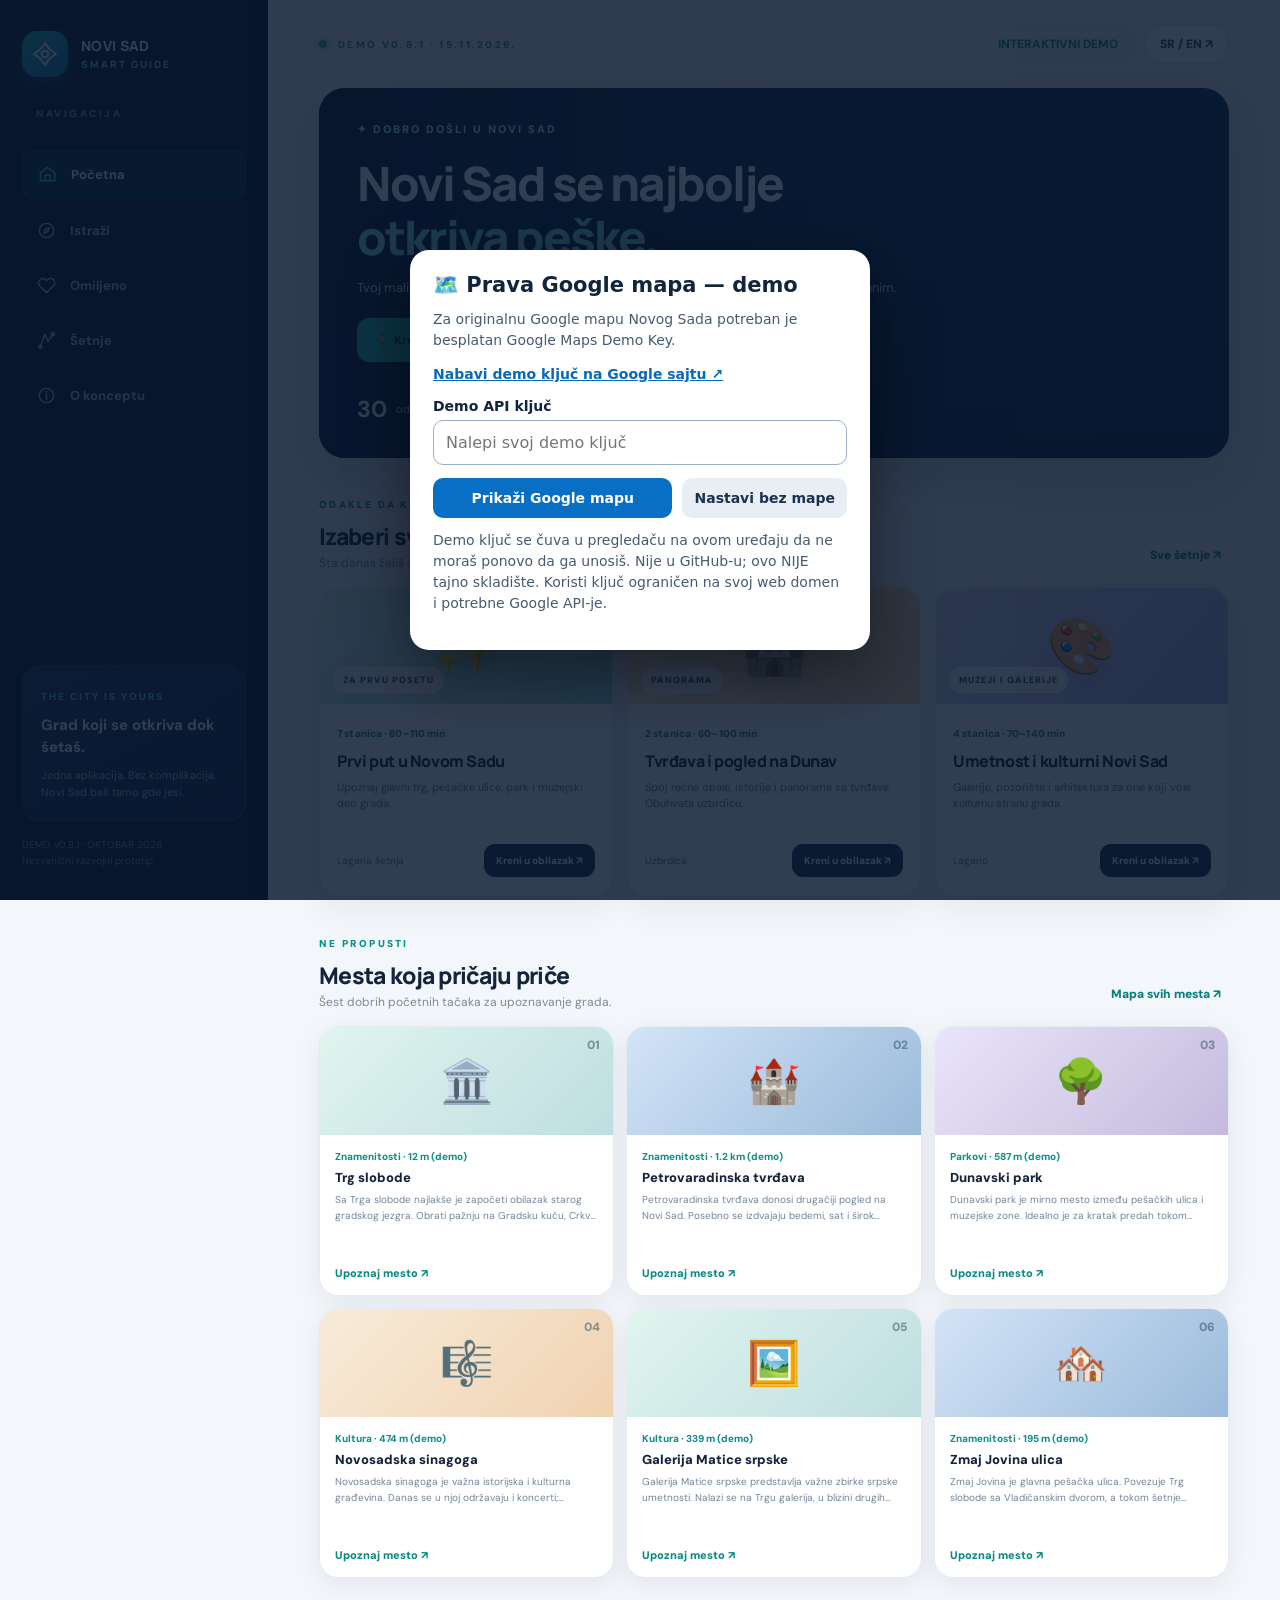
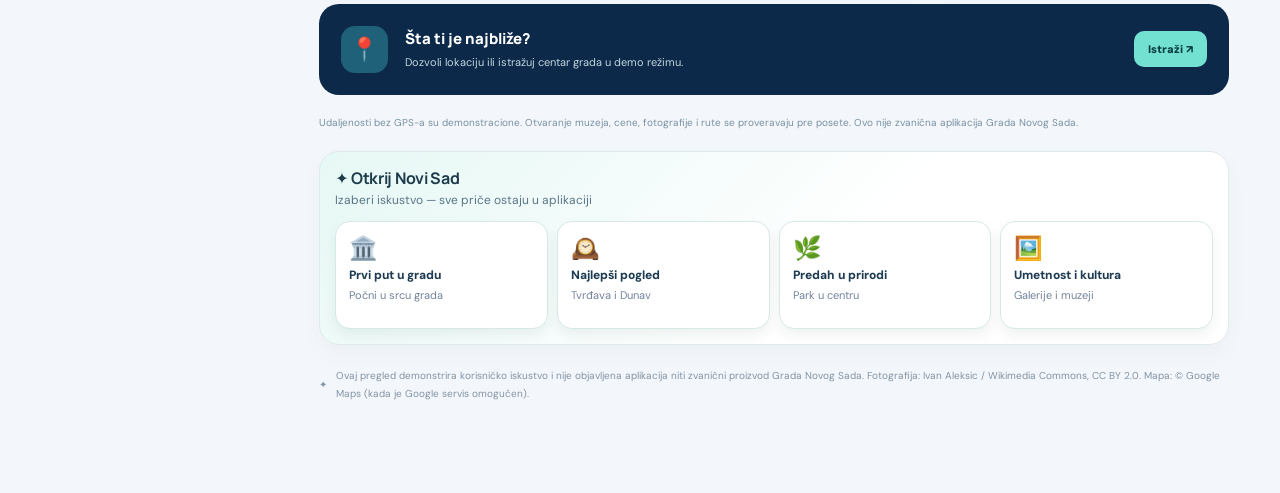
==== commit 880ce61d: "Evaluation v0.8.1 — local map venue toggle, no duplicate live loader Preserve existing evaluation ke" ====
--- a/preview/evaluation/index.html
+++ b/preview/evaluation/index.html
@@ -157,7 +157,7 @@
 .walk-card .route-steps{padding:10px 18px 17px}
 @media(max-width:740px){.nav-hud{gap:6px}.nav-hud .nav-reroute{padding:6px;font-size:10px}.nav-hud strong{font-size:11px}.nav-hud .nav-arrow{flex-basis:23px}.walk-card-head{padding:16px}}
 </style>
-<link rel="stylesheet" href="./discovery-v050.css?v=079" />
+<link rel="stylesheet" href="./discovery-v050.css?v=081" />
 </head>
 <body>
 <div class="app-shell">
@@ -169,10 +169,10 @@
     <div class="side-label" data-i18n="navigation">NAVIGACIJA</div>
     <nav class="nav" id="sideNav"></nav>
     <div class="sidebar-bottom"><span>THE CITY IS YOURS</span><h3 data-i18n="sideHeadline">Grad koji se otkriva dok šetaš.</h3><p data-i18n="sideText">Jedna aplikacija. Bez komplikacija. Novi Sad baš tamo gde jesi.</p></div>
-    <p class="side-foot" data-i18n="prototypeFoot">DEMO v0.7.9 · Google Maps · OKTOBAR 2026<br>Nezvanični razvojni prototip</p>
+    <p class="side-foot" data-i18n="prototypeFoot">DEMO v0.8.1 · Google Maps · OKTOBAR 2026<br>Nezvanični razvojni prototip</p>
   </aside>
   <main class="main">
-    <header class="top"><div class="top-left"><div class="dot"></div><span class="eyebrow" data-i18n="previewLabel">DEMO v0.7.9 · 13.11.2026.</span></div><div class="top-right"><span class="pill soft" data-i18n="demoLabel">INTERAKTIVNI DEMO</span><button id="langBtn" class="pill click" onclick="toggleLang()" aria-label="Promeni jezik">SR / EN ↗</button></div></header>
+    <header class="top"><div class="top-left"><div class="dot"></div><span class="eyebrow" data-i18n="previewLabel">DEMO v0.8.1 · 15.11.2026.</span></div><div class="top-right"><span class="pill soft" data-i18n="demoLabel">INTERAKTIVNI DEMO</span><button id="langBtn" class="pill click" onclick="toggleLang()" aria-label="Promeni jezik">SR / EN ↗</button></div></header>
     <div id="page"></div>
     <div class="footnote"><span>✦</span><span data-i18n="footer">Ovaj pregled demonstrira korisničko iskustvo i nije objavljena aplikacija niti zvanični proizvod Grada Novog Sada. Fotografija: Ivan Aleksic / Wikimedia Commons, CC BY 2.0. Mapa: © Google Maps (kada je Google servis omogućen).</span></div>
   </main>
@@ -197,8 +197,8 @@
   });
 }
 </script>
-<script src="./google-maps-config.js?v=079"></script>
-<script src="./google-maps-engine.js?v=079"></script>
+<script src="./google-maps-config.js?v=081"></script>
+<script src="./google-maps-engine.js?v=081"></script>
 <script>
 'use strict';
 const center={lat:45.25565,lng:19.84563};
@@ -224,8 +224,8 @@
 ];
 for(const p of [{"id":"sat","sr":"Petrovaradinski sat","en":"Petrovaradin Clock Tower","cat":"sights","emoji":"🕰️","lat":45.2527,"lng":19.8614,"descriptionSr":"Poznati sat tvrđave: velika kazaljka pokazuje sate, a mala minute.","descriptionEn":"The fortress clock: large hand shows hours, small hand minutes.","source":"https://novisad.travel/atrakcije-na-tvrdavi/","approximate":true},{"id":"muzejgrada","sr":"Muzej grada Novog Sada","en":"Novi Sad City Museum","cat":"culture","emoji":"🏺","lat":45.2525,"lng":19.8617,"descriptionSr":"Muzejske postavke na tvrđavi posvećene istoriji grada.","descriptionEn":"Museum collections about the city's heritage on the fortress.","source":"https://novisad.travel/atrakcije-na-tvrdavi/","approximate":true},{"id":"podzemlje","sr":"Podzemne vojne galerije","en":"Underground Military Galleries","cat":"culture","emoji":"🔦","lat":45.2518,"lng":19.8627,"descriptionSr":"Podzemni vojni sistem tvrđave; obilazak samo uz zvanično dostupnu posetu.","descriptionEn":"Underground defence system; access only with an official visitor tour.","source":"https://novisad.travel/atrakcije-na-tvrdavi/","approximate":true},{"id":"gradic","sr":"Petrovaradinski Gradić","en":"Petrovaradin Lower Town","cat":"sights","emoji":"🏘️","lat":45.2509,"lng":19.8652,"descriptionSr":"Barokni deo Petrovaradina ispod tvrđave.","descriptionEn":"Baroque historic lower town beneath the fortress.","source":"https://novisad.travel/novi-sad-za-jedan-dan/","approximate":true},{"id":"saborna","sr":"Saborna crkva Svetog Georgija","en":"St George Orthodox Cathedral","cat":"sights","emoji":"⛪","lat":45.2573,"lng":19.8491,"descriptionSr":"Važan deo duhovne i arhitektonske baštine starog centra.","descriptionEn":"Important cathedral of the old city centre.","source":"https://vojvodina.travel/destinacije/novi-sad/","approximate":true},{"id":"almascrkva","sr":"Almaška crkva","en":"Almaš Orthodox Church","cat":"sights","emoji":"⛪","lat":45.2614,"lng":19.8533,"descriptionSr":"Prepoznatljiva crkva u istorijskom Almaškom kraju.","descriptionEn":"An iconic church in the historic Almaš quarter.","source":"https://vojvodina.travel/destinacije/novi-sad/","approximate":true},{"id":"uspenska","sr":"Uspenska crkva","en":"Church of the Dormition","cat":"sights","emoji":"⛪","lat":45.2562,"lng":19.8416,"descriptionSr":"Istorijska crkva na obodu gradskog jezgra.","descriptionEn":"Historic Orthodox church near the old town.","source":"https://vojvodina.travel/destinacije/novi-sad/","approximate":true},{"id":"almas","sr":"Almaški kraj","en":"Almaš Neighbourhood","cat":"sights","emoji":"🏠","lat":45.262,"lng":19.853,"descriptionSr":"Stari kraj Novog Sada sa karakterističnim ulicama i istorijom.","descriptionEn":"A historic Novi Sad neighbourhood with characteristic streets.","source":"https://pocetna.novisad.travel/","approximate":true},{"id":"kej","sr":"Šetalište uz Dunav","en":"Danube Riverside Promenade","cat":"parks","emoji":"🚶","lat":45.2525,"lng":19.8556,"descriptionSr":"Šetnja uz Dunav sa pogledom na tvrđavu i mostove.","descriptionEn":"A scenic Danube walk overlooking bridges and the fortress.","source":"https://pocetna.novisad.travel/","approximate":true},{"id":"ribljapijaca","sr":"Riblja pijaca","en":"Fish Market","cat":"food","emoji":"🥕","lat":45.2582,"lng":19.851,"descriptionSr":"Tradicionalna gradska pijaca; vreme rada proveri na mestu.","descriptionEn":"Traditional market; confirm opening hours before visiting.","source":"https://novisad.travel/gastronomija/","approximate":true},{"id":"mostslobode","sr":"Most slobode","en":"Freedom Bridge","cat":"sights","emoji":"🌉","lat":45.2348,"lng":19.8487,"descriptionSr":"Gradski orijentir na Dunavu; posmatraj sa bezbedne obale.","descriptionEn":"A Danube landmark best viewed from safe public paths.","source":"https://pocetna.novisad.travel/","approximate":true},{"id":"futoskipark","sr":"Futoški park","en":"Futoški Park","cat":"parks","emoji":"🌲","lat":45.2513,"lng":19.8265,"descriptionSr":"Zeleni prostor za predah i laganu šetnju.","descriptionEn":"Leafy park for an easy stroll.","source":"https://novisad.travel/","approximate":true},{"id":"limanskipark","sr":"Limanski park","en":"Liman Park","cat":"parks","emoji":"🌳","lat":45.2416,"lng":19.8393,"descriptionSr":"Prostran gradski park za šetnju i odmor.","descriptionEn":"Spacious urban park for relaxing.","source":"https://novisad.travel/","approximate":true}]){if(!places.some(x=>x.id===p.id))places.push(p);}
 const TXT={
- sr:{navigation:'NAVIGACIJA',home:'Početna',explore:'Istraži',saved:'Omiljeno',tours:'Šetnje',about:'O konceptu',previewLabel:'DEMO v0.7.9 · 13.11.2026.',demoLabel:'INTERAKTIVNI DEMO',sideHeadline:'Grad koji se otkriva dok šetaš.',sideText:'Jedna aplikacija. Bez komplikacija. Novi Sad baš tamo gde jesi.',prototypeFoot:'DEMO v0.7.9 · OKTOBAR 2026<br>Nezvanični razvojni prototip',footer:'Ovaj pregled demonstrira korisničko iskustvo i nije objavljena aplikacija niti zvanični proizvod Grada Novog Sada. Fotografija: Ivan Aleksic / Wikimedia Commons, CC BY 2.0. Mapa: © Google Maps (kada je Google servis omogućen).',welcome:'DOBRO DOŠLI U NOVI SAD',hero:'Tvoj grad. <em>Tvoje otkriće.</em>',heroSub:'Otkrij znamenitosti, pronađi put i upoznaj Novi Sad u svom ritmu — sve na jednom mestu.',exploreBtn:'Istraži u blizini',whereBtn:'Gde sam?',quick:'Šta želiš da radiš?',seeAll:'Otvori mapu ↗',featNearby:'Istraži okolinu',featNearbyD:'Zanimljiva mesta u tvojoj blizini.',featRoute:'Odvedi me',featRouteD:'Jednostavno do odabrane lokacije.',featPlaces:'Znamenitosti',featPlacesD:'Priče i mesta koja vredi upoznati.',featFood:'Hrana i piće',featFoodD:'Lokalni ukusi i preporuke.',featEvents:'Događaji',featEventsD:'Aktuelna dešavanja u gradu.',featTours:'Gradske šetnje',featToursD:'Istraži grad korak po korak.',howWorks:'Kako će ovo raditi?',howText:'Turista ulazi u zonu zanimljive lokacije, dobija diskretno obaveštenje i bira da pročita priču ili pokrene navigaciju. Ovo je pregled koncepta; obaveštenja u pozadini razvijaju se u mobilnoj verziji.',demoNotice:'Ovo je razvojni demo: turistički vodič ima ograničen izbor lokacija, a dodatni lokali zavise od Google Places servisa kada je posebno omogućen. Postoji čitanje turističkih priča naglas u pregledaču; obaveštenja u pozadini, offline navigacija i administracija još nisu gotovi.',findTitle:'Šta je u tvojoj blizini?',findSub:'Istraži lokacije na mapi, filtriraj i otvori detalje.',all:'Sve',sights:'Znamenitosti',parks:'Parkovi',culture:'Kultura',food:'Hrana',events:'Događaji',around:'Prikaz: centar Novog Sada',mapGps:'Moja lokacija',notify:'Primer obaveštenja',rad:'Radijus',results:'Lokacije',search:'Pretraži lokacije…',metres:'od centra (demo)',details:'Detalji lokacije',walk:'Pešačka ruta',favourite:'Sačuvaj',removeFav:'Ukloni',demoGps:'Prikaz demo centra; za tvoju lokaciju odobri GPS dozvolu.',gpsDone:'Lokacija je očitana. Prikazujemo mesta oko tebe.',gpsNo:'GPS nije dostupan. Prikazujemo centar Novog Sada kao primer.',notiTitle:'Pametno obaveštenje — demonstracija',notiText:'Nalaziš se blizu Crkve Imena Marijinog. Otvori detalje ili izaberi navigaciju.',routeInfo:'Računamo pešačku rutu unutar aplikacije…',savedTitle:'Tvoja omiljena mesta',savedSub:'Sačuvane lokacije ostaju na ovom uređaju.',savedEmpty:'Još nema sačuvanih lokacija. Otvori mapu i dodirni ♡ da dodaš mesto.',toursTitle:'Predložene šetnje',toursSub:'Primeri tura koje će biti dostupne u aplikaciji.',tourLabel:'ISTRAŽI GRAD',tourName:'Centar Novog Sada',tourText:'Kratka demonstraciona šetnja kroz srce grada. Redosled stanica je primer, a ne izračunata putanja.',tourStop:'Otvori',aboutTitle:'O projektu',aboutSub:'Prvi pogled na ideju Novi Sad Smart Guide.',aboutCopy:'Novi Sad Smart Guide je zamišljen kao lokacijski svestan turistički vodič. Fokus je na jednostavnoj mapi, sadržaju u blizini, pametnim obaveštenjima, navigaciji i povratku do sačuvane baze.',roadmap:'Šta je sledeće?',roadmapDesc:'Android aplikacija sa GPS-om i geofencing testiranjem, backend i admin panel, sadržaj, offline mapa i iOS.',baseSave:'Sačuvaj ovu lokaciju kao My Base',baseSaved:'Baza je sačuvana na ovom uređaju.',baseNo:'Najpre dozvoli GPS ili izaberi demonstracioni centar.',takeBack:'Vrati me na bazu',baseMissing:'Nema sačuvane baze. Prvo je sačuvaj na mapi.',noResult:'Nema lokacija za izabrani filter.',licence:'Fotografija: Ivan Aleksic / Wikimedia Commons (CC BY 2.0).'},
- en:{navigation:'NAVIGATION',home:'Home',explore:'Explore',saved:'Saved',tours:'Walks',about:'About',previewLabel:'DEMO v0.7.9 · NOV 13, 2026',demoLabel:'INTERACTIVE DEMO',sideHeadline:'The city reveals itself as you walk.',sideText:'One app. No hassle. Discover Novi Sad wherever you are.',prototypeFoot:'DEMO v0.7.9 · OCTOBER 2026<br>Unofficial development prototype',footer:'This preview illustrates the user experience. It is not a published app or an official product of the City of Novi Sad. Photo: Ivan Aleksic / Wikimedia Commons, CC BY 2.0. Map: © Google Maps (when enabled).',welcome:'WELCOME TO NOVI SAD',hero:'Your city. <em>Your discovery.</em>',heroSub:'Discover landmarks, find your way and explore Novi Sad at your own pace — all in one place.',exploreBtn:'Explore nearby',whereBtn:'Where am I?',quick:'What would you like to do?',seeAll:'Open map ↗',featNearby:'Explore nearby',featNearbyD:'Interesting places around you.',featRoute:'Take me there',featRouteD:'Find your way to a destination.',featPlaces:'Places to see',featPlacesD:'Stories and sights worth discovering.',featFood:'Food & drink',featFoodD:'Local flavours and recommendations.',featEvents:'Events',featEventsD:'What is happening around the city.',featTours:'Walks & tours',featToursD:'Discover the city step by step.',howWorks:'How will it work?',howText:'As visitors approach a landmark, they receive a discreet notification and can read the story or start navigation. This is a concept preview; background notifications will be built in the native app.',demoNotice:'Development demo: the tourist guide has a limited curated list, and nearby businesses require separately enabled Google Places. In-browser text-to-speech is available for landmark stories; background GPS alerts, offline routing and administration are not complete.',findTitle:'What is near you?',findSub:'Explore places on the map, filter and open details.',all:'All',sights:'Landmarks',parks:'Parks',culture:'Culture',food:'Food',events:'Events',around:'Showing: Novi Sad centre',mapGps:'My location',notify:'Preview notification',rad:'Radius',results:'Places',search:'Search places…',metres:'from demo centre',details:'Place details',walk:'Walking directions',favourite:'Save',removeFav:'Remove',demoGps:'Showing demo centre; grant GPS permission to use your location.',gpsDone:'Your location was found. Showing places around you.',gpsNo:'GPS unavailable. Using Novi Sad centre for demo.',notiTitle:'Smart location alert — demonstration',notiText:'You are near the Name of Mary Church. Open details or choose navigation.',routeInfo:'Calculating a walking route inside the app…',savedTitle:'Your saved places',savedSub:'Saved places stay on this device.',savedEmpty:'Nothing saved yet. Open the map and tap ♡ to save a place.',toursTitle:'Suggested city walks',toursSub:'Examples of tours planned for the app.',tourLabel:'EXPLORE THE CITY',tourName:'Central Novi Sad',tourText:'A sample walk through the heart of the city. Stop order is illustrative, not a calculated route.',tourStop:'Open',aboutTitle:'About the project',aboutSub:'A first look at the Novi Sad Smart Guide concept.',aboutCopy:'Novi Sad Smart Guide is planned as a location-aware city companion. It focuses on nearby content, smart alerts, directions, and an easy way back to a saved place.',roadmap:'What comes next?',roadmapDesc:'Android GPS and geofencing, backend and admin panel, curated content, offline maps and iOS.',baseSave:'Save this position as My Base',baseSaved:'Your base was saved on this device.',baseNo:'First allow GPS access or use the demonstration centre.',takeBack:'Take me back to My Base',baseMissing:'No base saved yet. Save your position first.',noResult:'No places in this filter.',licence:'Photo: Ivan Aleksic / Wikimedia Commons (CC BY 2.0).'}
+ sr:{navigation:'NAVIGACIJA',home:'Početna',explore:'Istraži',saved:'Omiljeno',tours:'Šetnje',about:'O konceptu',previewLabel:'DEMO v0.8.1 · 15.11.2026.',demoLabel:'INTERAKTIVNI DEMO',sideHeadline:'Grad koji se otkriva dok šetaš.',sideText:'Jedna aplikacija. Bez komplikacija. Novi Sad baš tamo gde jesi.',prototypeFoot:'DEMO v0.8.1 · OKTOBAR 2026<br>Nezvanični razvojni prototip',footer:'Ovaj pregled demonstrira korisničko iskustvo i nije objavljena aplikacija niti zvanični proizvod Grada Novog Sada. Fotografija: Ivan Aleksic / Wikimedia Commons, CC BY 2.0. Mapa: © Google Maps (kada je Google servis omogućen).',welcome:'DOBRO DOŠLI U NOVI SAD',hero:'Tvoj grad. <em>Tvoje otkriće.</em>',heroSub:'Otkrij znamenitosti, pronađi put i upoznaj Novi Sad u svom ritmu — sve na jednom mestu.',exploreBtn:'Istraži u blizini',whereBtn:'Gde sam?',quick:'Šta želiš da radiš?',seeAll:'Otvori mapu ↗',featNearby:'Istraži okolinu',featNearbyD:'Zanimljiva mesta u tvojoj blizini.',featRoute:'Odvedi me',featRouteD:'Jednostavno do odabrane lokacije.',featPlaces:'Znamenitosti',featPlacesD:'Priče i mesta koja vredi upoznati.',featFood:'Hrana i piće',featFoodD:'Lokalni ukusi i preporuke.',featEvents:'Događaji',featEventsD:'Aktuelna dešavanja u gradu.',featTours:'Gradske šetnje',featToursD:'Istraži grad korak po korak.',howWorks:'Kako će ovo raditi?',howText:'Turista ulazi u zonu zanimljive lokacije, dobija diskretno obaveštenje i bira da pročita priču ili pokrene navigaciju. Ovo je pregled koncepta; obaveštenja u pozadini razvijaju se u mobilnoj verziji.',demoNotice:'Ovo je razvojni demo: turistički vodič ima ograničen izbor lokacija, a dodatni lokali zavise od Google Places servisa kada je posebno omogućen. Postoji čitanje turističkih priča naglas u pregledaču; obaveštenja u pozadini, offline navigacija i administracija još nisu gotovi.',findTitle:'Šta je u tvojoj blizini?',findSub:'Istraži lokacije na mapi, filtriraj i otvori detalje.',all:'Sve',sights:'Znamenitosti',parks:'Parkovi',culture:'Kultura',food:'Hrana',events:'Događaji',around:'Prikaz: centar Novog Sada',mapGps:'Moja lokacija',notify:'Primer obaveštenja',rad:'Radijus',results:'Lokacije',search:'Pretraži lokacije…',metres:'od centra (demo)',details:'Detalji lokacije',walk:'Pešačka ruta',favourite:'Sačuvaj',removeFav:'Ukloni',demoGps:'Prikaz demo centra; za tvoju lokaciju odobri GPS dozvolu.',gpsDone:'Lokacija je očitana. Prikazujemo mesta oko tebe.',gpsNo:'GPS nije dostupan. Prikazujemo centar Novog Sada kao primer.',notiTitle:'Pametno obaveštenje — demonstracija',notiText:'Nalaziš se blizu Crkve Imena Marijinog. Otvori detalje ili izaberi navigaciju.',routeInfo:'Računamo pešačku rutu unutar aplikacije…',savedTitle:'Tvoja omiljena mesta',savedSub:'Sačuvane lokacije ostaju na ovom uređaju.',savedEmpty:'Još nema sačuvanih lokacija. Otvori mapu i dodirni ♡ da dodaš mesto.',toursTitle:'Predložene šetnje',toursSub:'Primeri tura koje će biti dostupne u aplikaciji.',tourLabel:'ISTRAŽI GRAD',tourName:'Centar Novog Sada',tourText:'Kratka demonstraciona šetnja kroz srce grada. Redosled stanica je primer, a ne izračunata putanja.',tourStop:'Otvori',aboutTitle:'O projektu',aboutSub:'Prvi pogled na ideju Novi Sad Smart Guide.',aboutCopy:'Novi Sad Smart Guide je zamišljen kao lokacijski svestan turistički vodič. Fokus je na jednostavnoj mapi, sadržaju u blizini, pametnim obaveštenjima, navigaciji i povratku do sačuvane baze.',roadmap:'Šta je sledeće?',roadmapDesc:'Android aplikacija sa GPS-om i geofencing testiranjem, backend i admin panel, sadržaj, offline mapa i iOS.',baseSave:'Sačuvaj ovu lokaciju kao My Base',baseSaved:'Baza je sačuvana na ovom uređaju.',baseNo:'Najpre dozvoli GPS ili izaberi demonstracioni centar.',takeBack:'Vrati me na bazu',baseMissing:'Nema sačuvane baze. Prvo je sačuvaj na mapi.',noResult:'Nema lokacija za izabrani filter.',licence:'Fotografija: Ivan Aleksic / Wikimedia Commons (CC BY 2.0).'},
+ en:{navigation:'NAVIGATION',home:'Home',explore:'Explore',saved:'Saved',tours:'Walks',about:'About',previewLabel:'DEMO v0.8.1 · NOV 15, 2026',demoLabel:'INTERACTIVE DEMO',sideHeadline:'The city reveals itself as you walk.',sideText:'One app. No hassle. Discover Novi Sad wherever you are.',prototypeFoot:'DEMO v0.8.1 · OCTOBER 2026<br>Unofficial development prototype',footer:'This preview illustrates the user experience. It is not a published app or an official product of the City of Novi Sad. Photo: Ivan Aleksic / Wikimedia Commons, CC BY 2.0. Map: © Google Maps (when enabled).',welcome:'WELCOME TO NOVI SAD',hero:'Your city. <em>Your discovery.</em>',heroSub:'Discover landmarks, find your way and explore Novi Sad at your own pace — all in one place.',exploreBtn:'Explore nearby',whereBtn:'Where am I?',quick:'What would you like to do?',seeAll:'Open map ↗',featNearby:'Explore nearby',featNearbyD:'Interesting places around you.',featRoute:'Take me there',featRouteD:'Find your way to a destination.',featPlaces:'Places to see',featPlacesD:'Stories and sights worth discovering.',featFood:'Food & drink',featFoodD:'Local flavours and recommendations.',featEvents:'Events',featEventsD:'What is happening around the city.',featTours:'Walks & tours',featToursD:'Discover the city step by step.',howWorks:'How will it work?',howText:'As visitors approach a landmark, they receive a discreet notification and can read the story or start navigation. This is a concept preview; background notifications will be built in the native app.',demoNotice:'Development demo: the tourist guide has a limited curated list, and nearby businesses require separately enabled Google Places. In-browser text-to-speech is available for landmark stories; background GPS alerts, offline routing and administration are not complete.',findTitle:'What is near you?',findSub:'Explore places on the map, filter and open details.',all:'All',sights:'Landmarks',parks:'Parks',culture:'Culture',food:'Food',events:'Events',around:'Showing: Novi Sad centre',mapGps:'My location',notify:'Preview notification',rad:'Radius',results:'Places',search:'Search places…',metres:'from demo centre',details:'Place details',walk:'Walking directions',favourite:'Save',removeFav:'Remove',demoGps:'Showing demo centre; grant GPS permission to use your location.',gpsDone:'Your location was found. Showing places around you.',gpsNo:'GPS unavailable. Using Novi Sad centre for demo.',notiTitle:'Smart location alert — demonstration',notiText:'You are near the Name of Mary Church. Open details or choose navigation.',routeInfo:'Calculating a walking route inside the app…',savedTitle:'Your saved places',savedSub:'Saved places stay on this device.',savedEmpty:'Nothing saved yet. Open the map and tap ♡ to save a place.',toursTitle:'Suggested city walks',toursSub:'Examples of tours planned for the app.',tourLabel:'EXPLORE THE CITY',tourName:'Central Novi Sad',tourText:'A sample walk through the heart of the city. Stop order is illustrative, not a calculated route.',tourStop:'Open',aboutTitle:'About the project',aboutSub:'A first look at the Novi Sad Smart Guide concept.',aboutCopy:'Novi Sad Smart Guide is planned as a location-aware city companion. It focuses on nearby content, smart alerts, directions, and an easy way back to a saved place.',roadmap:'What comes next?',roadmapDesc:'Android GPS and geofencing, backend and admin panel, curated content, offline maps and iOS.',baseSave:'Save this position as My Base',baseSaved:'Your base was saved on this device.',baseNo:'First allow GPS access or use the demonstration centre.',takeBack:'Take me back to My Base',baseMissing:'No base saved yet. Save your position first.',noResult:'No places in this filter.',licence:'Photo: Ivan Aleksic / Wikimedia Commons (CC BY 2.0).'}
 };
 const icons={home:'<path d="m3 10 9-7 9 7v10H3z"/><path d="M9 20v-7h6v7"/>',explore:'<circle cx="12" cy="12" r="9"/><path d="m15.5 8.5-2.1 4.9-4.9 2.1 2.1-4.9z"/>',saved:'<path d="M20.8 4.6a5.4 5.4 0 0 0-7.6 0L12 5.8l-1.2-1.2a5.4 5.4 0 0 0-7.6 7.6L12 21l8.8-8.8a5.4 5.4 0 0 0 0-7.6Z"/>',tours:'<path d="M4 20 10 4l4 9 6-9"/><circle cx="4" cy="20" r="2"/><circle cx="20" cy="4" r="2"/>',about:'<circle cx="12" cy="12" r="9"/><path d="M12 11v6m0-10v1"/>'};
 const svg=i=>`<svg viewBox="0 0 24 24" fill="none" stroke="currentColor" stroke-linecap="round" stroke-linejoin="round" stroke-width="1.8" aria-hidden="true">${icons[i]}</svg>`;
@@ -278,7 +278,7 @@
  const nearbyStatus=document.getElementById('nearbyDiscoveryStatus');if(nearbyStatus){nearbyStatus.hidden=!(state.nearbyOnly&&state.nearbyDiscovery);if(!nearbyStatus.hidden){const where=window.NSSG_VENUES?.origin()?.kind==='gps'?(state.lang==='sr'?'oko tvoje GPS lokacije':'near your GPS position'):(state.lang==='sr'?'oko centra izabrane mape · GPS nije potvrđen':'near selected map area · GPS not confirmed');nearbyStatus.textContent=(state.lang==='sr'?'U krugu od ':'Within ')+(state.radius/1000)+' km '+where+' · '+(els.length+osm.length)+(state.lang==='sr'?' mesta · lokalni katalog':' places · local directory')+(!els.length&&!osm.length?(state.lang==='sr'?'. Nema mesta za ovaj filter. Izaberi Sve ili Ceo grad.':'. No places for this filter. Choose All or Whole city.'):'');}}
  const main=els.map(p=>`<div class="place"><div class="place-icon ${p.cat==='parks'?'park':p.cat==='culture'?'culture':''}" onclick="openPlace('${p.id}')">${p.emoji}</div><div style="min-width:0;flex:1" onclick="openPlace('${p.id}')"><div class="place-name">${name(p)}</div><div class="place-sub">${distStr(p)} · ${t(p.cat)}</div></div><button class="place-fav" aria-label="Favorite ${name(p)}" onclick="toggleFav('${p.id}')">${state.favorites.has(p.id)?'♥':'♡'}</button></div>`).join('');
  const others=osm.map(p=>`<button type="button" class="place osm-list-row" data-osm-id="${escapeHTML(p.id)}"><span class="place-icon">${p.emoji}</span><span style="min-width:0;flex:1;text-align:left"><span class="place-name">${escapeHTML(p.label)}</span><span class="place-sub">${distStr(p)} · ${escapeHTML(p.category.label)} · ${p.googlePlaces?'Google Places':'OSM'}</span></span><span class="poi-chevron">↗</span></button>`).join('');
- const hint=state.cat==='food'&&!osm.length?`<div class="poi-empty-hint">${state.lang==='sr'?'Nema učitanih lokala. Klikni „Prikaži lokale“ za Google Places pretragu kada je omogućena.':'No nearby businesses loaded. Tap Show businesses to query Google Places when enabled.'}<button type="button" class="btn btn-white" onclick="loadNearbyPois()">${state.lang==='sr'?'Prikaži lokale':'Show businesses'}</button></div>`:'';
+ const hint=state.cat==='food'&&!osm.length?`<div class="poi-empty-hint">${state.lang==='sr'?'Nema učitanih lokala. Klikni „Prikaži lokale“ za Google Places pretragu kada je omogućena.':'No nearby businesses loaded. Tap Show businesses to query Google Places when enabled.'}<button type="button" class="btn btn-white" onclick="NSSG_VENUES.open()">${state.lang==='sr'?'Prikaži lokale':'Show businesses'}</button></div>`:'';
  root.innerHTML=(main+others+hint)||(state.nearbyOnly
  ? `<div class="empty">${state.lang==='sr'?'Nema mesta u izabranom radijusu. Znamenitosti su dostupne u pregledu celog grada.':'No places in this radius. City landmarks are still available.'}<button type="button" class="btn btn-white" onclick="setNearbyOnly(false)" style="margin-top:12px">${state.lang==='sr'?'Prikaži ceo grad':'Show whole city'}</button></div>`
  : `<div class="empty">${t('noResult')}</div>`);
@@ -443,7 +443,7 @@
 function openPoiPopup(id){
  if(window.NSSG_TOUR_SESSION?.snapshot()?.active||state.activeRoute?.isTour){showToast(state.lang==='sr'?'Zatvori obilazak da prikažeš lokal na mapi.':'Close the tour to show a venue on the map.');return;}
  if(window.NSSG_GOOGLE_PLACES&&state.poiList.some(p=>p.id===id&&p.googlePlaces))return window.NSSG_GOOGLE_PLACES.openGooglePlacePopup(id);
- const item=filteredPois().find(x=>x.id===id)||state.poiList.find(x=>x.id===id);if(!item)return;state.poiSelected=item;state.map?.easeTo({center:[item.lng,item.lat],zoom:Math.max(15,state.map.getZoom()),duration:350});
+ const item=filteredPois().find(x=>x.id===id)||state.poiList.find(x=>x.id===id)||window.NSSG_MAP_VENUES?.items().find(x=>x.id===id);if(!item)return;state.poiSelected=item;state.map?.easeTo({center:[item.lng,item.lat],zoom:Math.max(15,state.map.getZoom()),duration:350});
  const panel=document.getElementById('poiPopup');if(!panel)return;
  const osmUrl=`https://www.openstreetmap.org/${item.osmType}/${item.osmId}`;
  panel.innerHTML=`<button type="button" class="poi-popup-x" onclick="closePoiPopup()" aria-label="Zatvori">×</button><span class="poi-popup-label">${escapeHTML(item.category.label)} · OpenStreetMap</span><strong>${escapeHTML(item.label)}</strong><p>${state.lang==='sr'?'Podaci preuzeti iz OpenStreetMap-a; radno vreme i dostupnost proveriti.':'From OpenStreetMap; confirm opening hours and availability.'}</p><div class="poi-popup-actions"><button id="poiRouteButton" type="button">🚶 ${state.lang==='sr'?'Pešačka ruta':'Walking route'}</button><a href="${osmUrl}" target="_blank" rel="noopener noreferrer">OSM ↗</a></div>`;
@@ -744,17 +744,17 @@
 function showUnavailable(cat){state.cat=cat;showPage('explore');showToast(t('demoNotice'));}
 document.addEventListener('keydown',e=>{if(e.key==='Escape')closeModal()});document.addEventListener('visibilitychange',()=>{if(document.hidden){if(state.liveWatchId!==null)stopLiveRadar();stopRouteTracking()}});render();window.addEventListener('load',()=>setTimeout(autoLocateOnOpen,350));
 </script>
-<script src="./google-routing-ui.js?v=079"></script>
-<script src="./google-places-ui.js?v=079"></script>
-<link rel="stylesheet" href="./google-maps.css?v=079" />
-<script src="./discovery-v050.js?v=079"></script>
-<link rel="stylesheet" href="./discovery-v051.css?v=079" />
-<script src="./discovery-v051.js?v=079"></script>
-<link rel="stylesheet" href="./attractions-guide-v062.css?v=079" />
-<link rel="stylesheet" href="./tour-session-v067.css?v=079" />
-<link rel="stylesheet" href="./walk-mode-v069.css?v=079" />
-<script src="./attractions-guide-v062.js?v=079"></script>
-<link rel="stylesheet" href="./venues-v071.css?v=079" />
-<script src="./venues-v071.js?v=079"></script>
+<script src="./google-routing-ui.js?v=081"></script>
+<script src="./google-places-ui.js?v=081"></script>
+<link rel="stylesheet" href="./google-maps.css?v=081" />
+<script src="./discovery-v050.js?v=081"></script>
+<link rel="stylesheet" href="./discovery-v051.css?v=081" />
+<script src="./discovery-v051.js?v=081"></script>
+<link rel="stylesheet" href="./attractions-guide-v062.css?v=081" />
+<link rel="stylesheet" href="./tour-session-v067.css?v=081" />
+<link rel="stylesheet" href="./walk-mode-v069.css?v=081" />
+<script src="./attractions-guide-v062.js?v=081"></script>
+<link rel="stylesheet" href="./venues-v071.css?v=081" />
+<script src="./venues-v071.js?v=081"></script>
 </body>
 </html>
--- a/preview/evaluation/discovery-v051.css
+++ b/preview/evaluation/discovery-v051.css
@@ -141,3 +141,7 @@
 
 /* v0.7.8 Nearby: visible result count and GPS/area label above the map. */
 .nearby-discovery-status{margin:7px 0 12px;padding:9px 12px;border-radius:12px;background:#e9f5f2;color:#295465;font-size:12px;line-height:1.45;overflow-wrap:anywhere}.nearby-discovery-status[hidden]{display:none}
+
+/* Noninteractive notices must never intercept the venue route button. */
+.calm-map .map-poi-status,.calm-map .gps-inline-status{pointer-events:none}
+.calm-map:has(#poiPopup:not(.hidden)) #poiLoadInfo{visibility:hidden}
